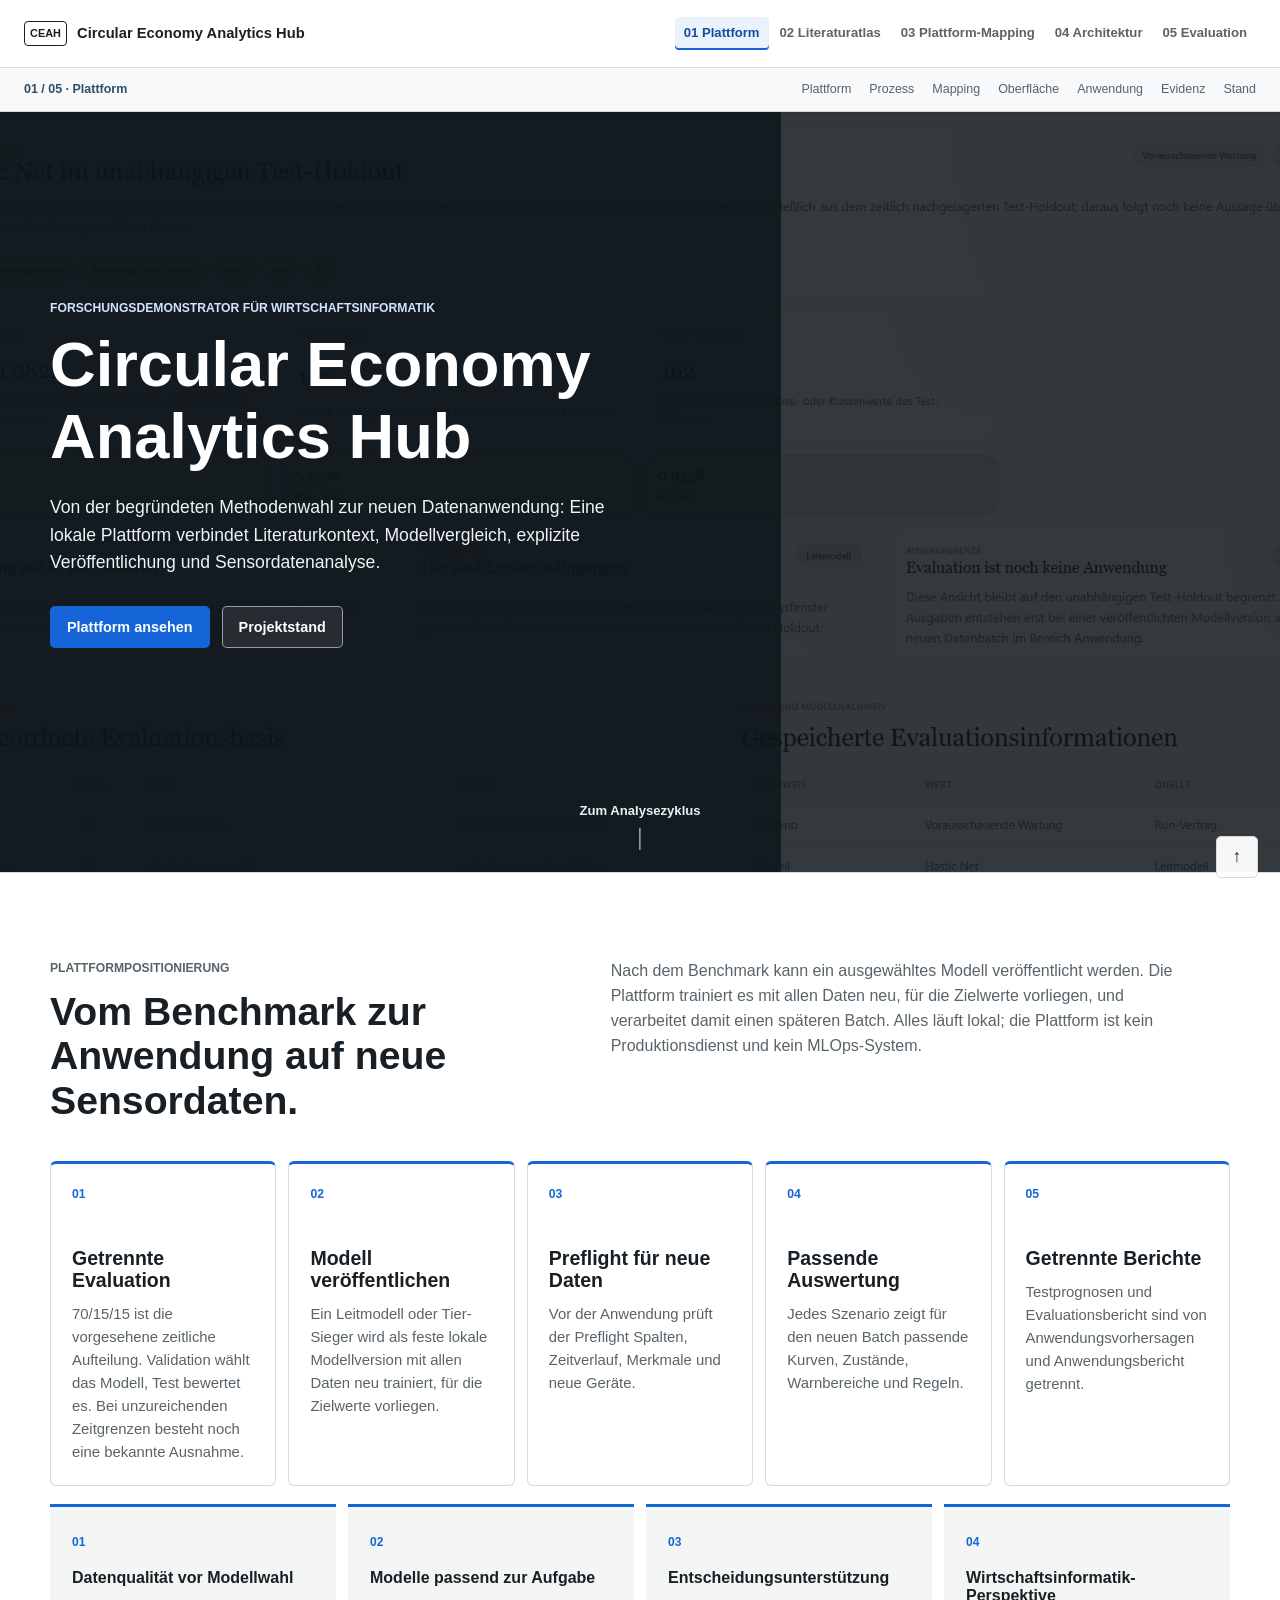
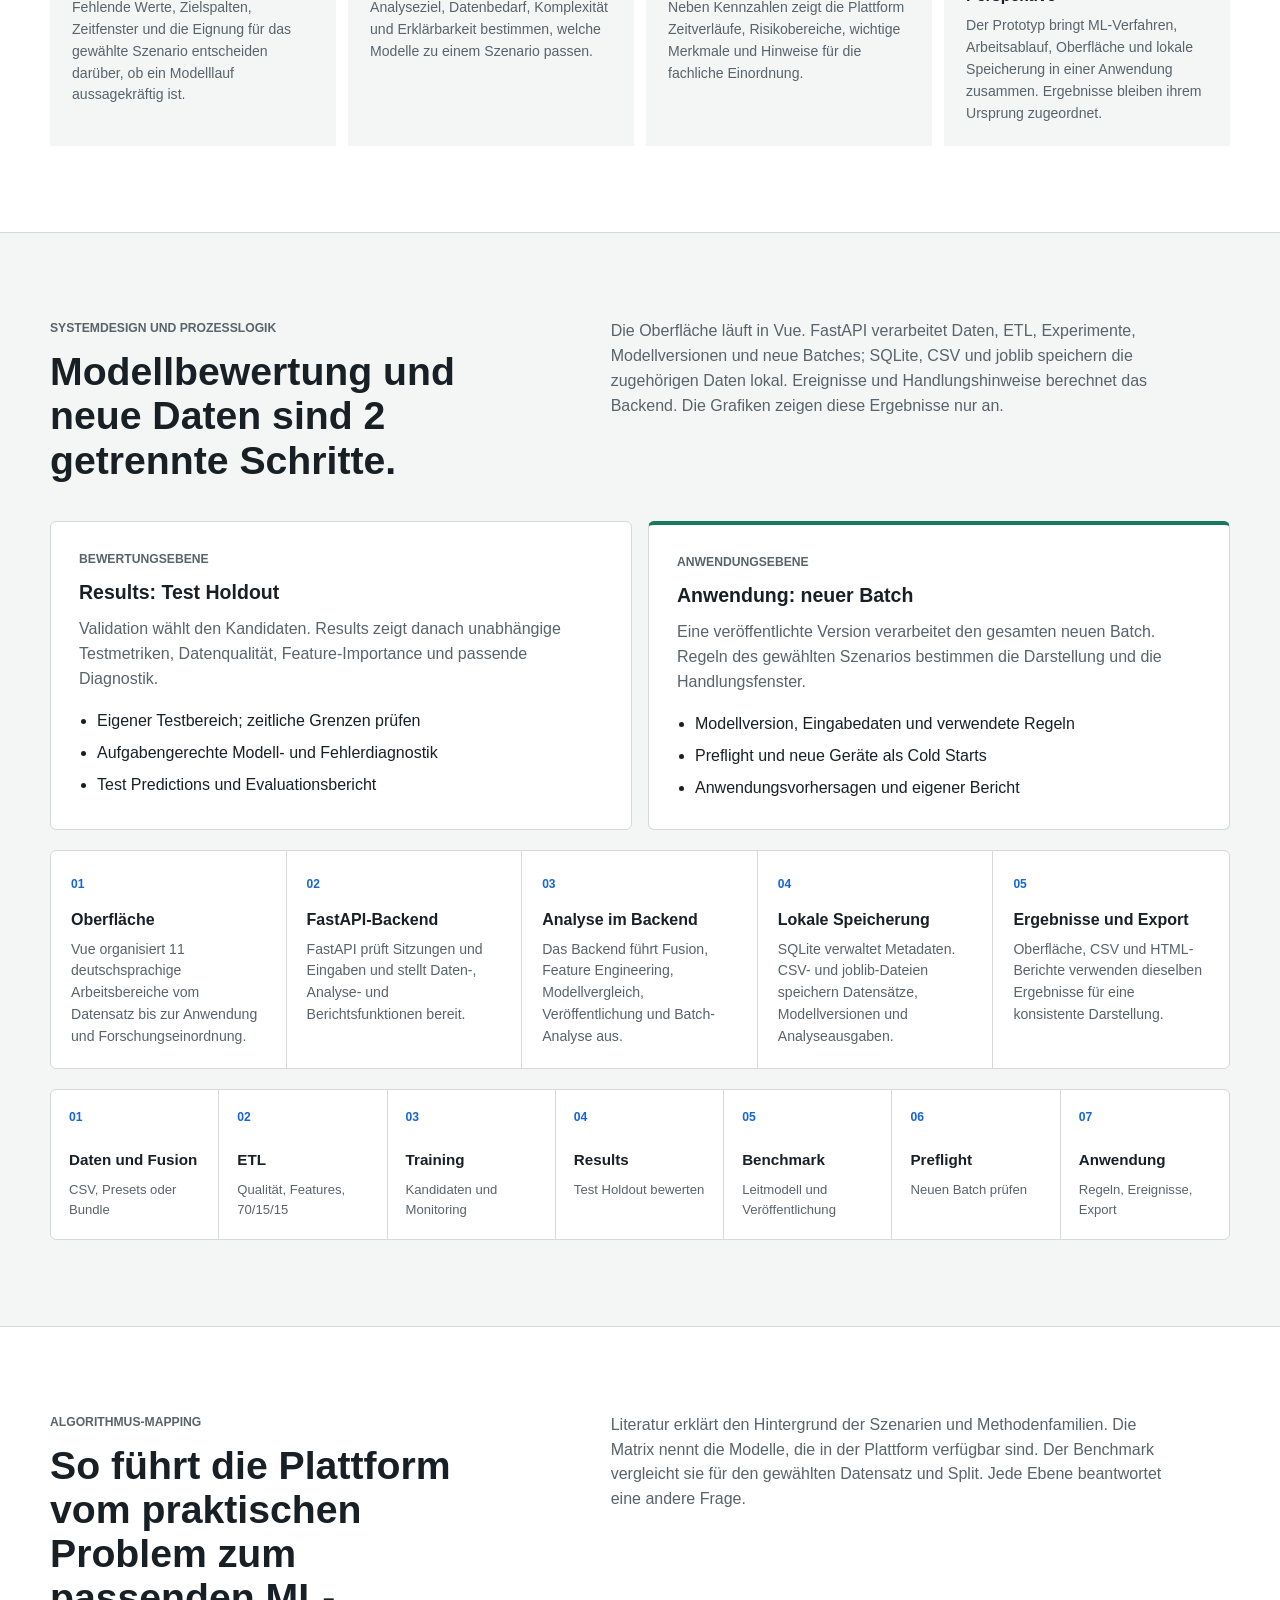
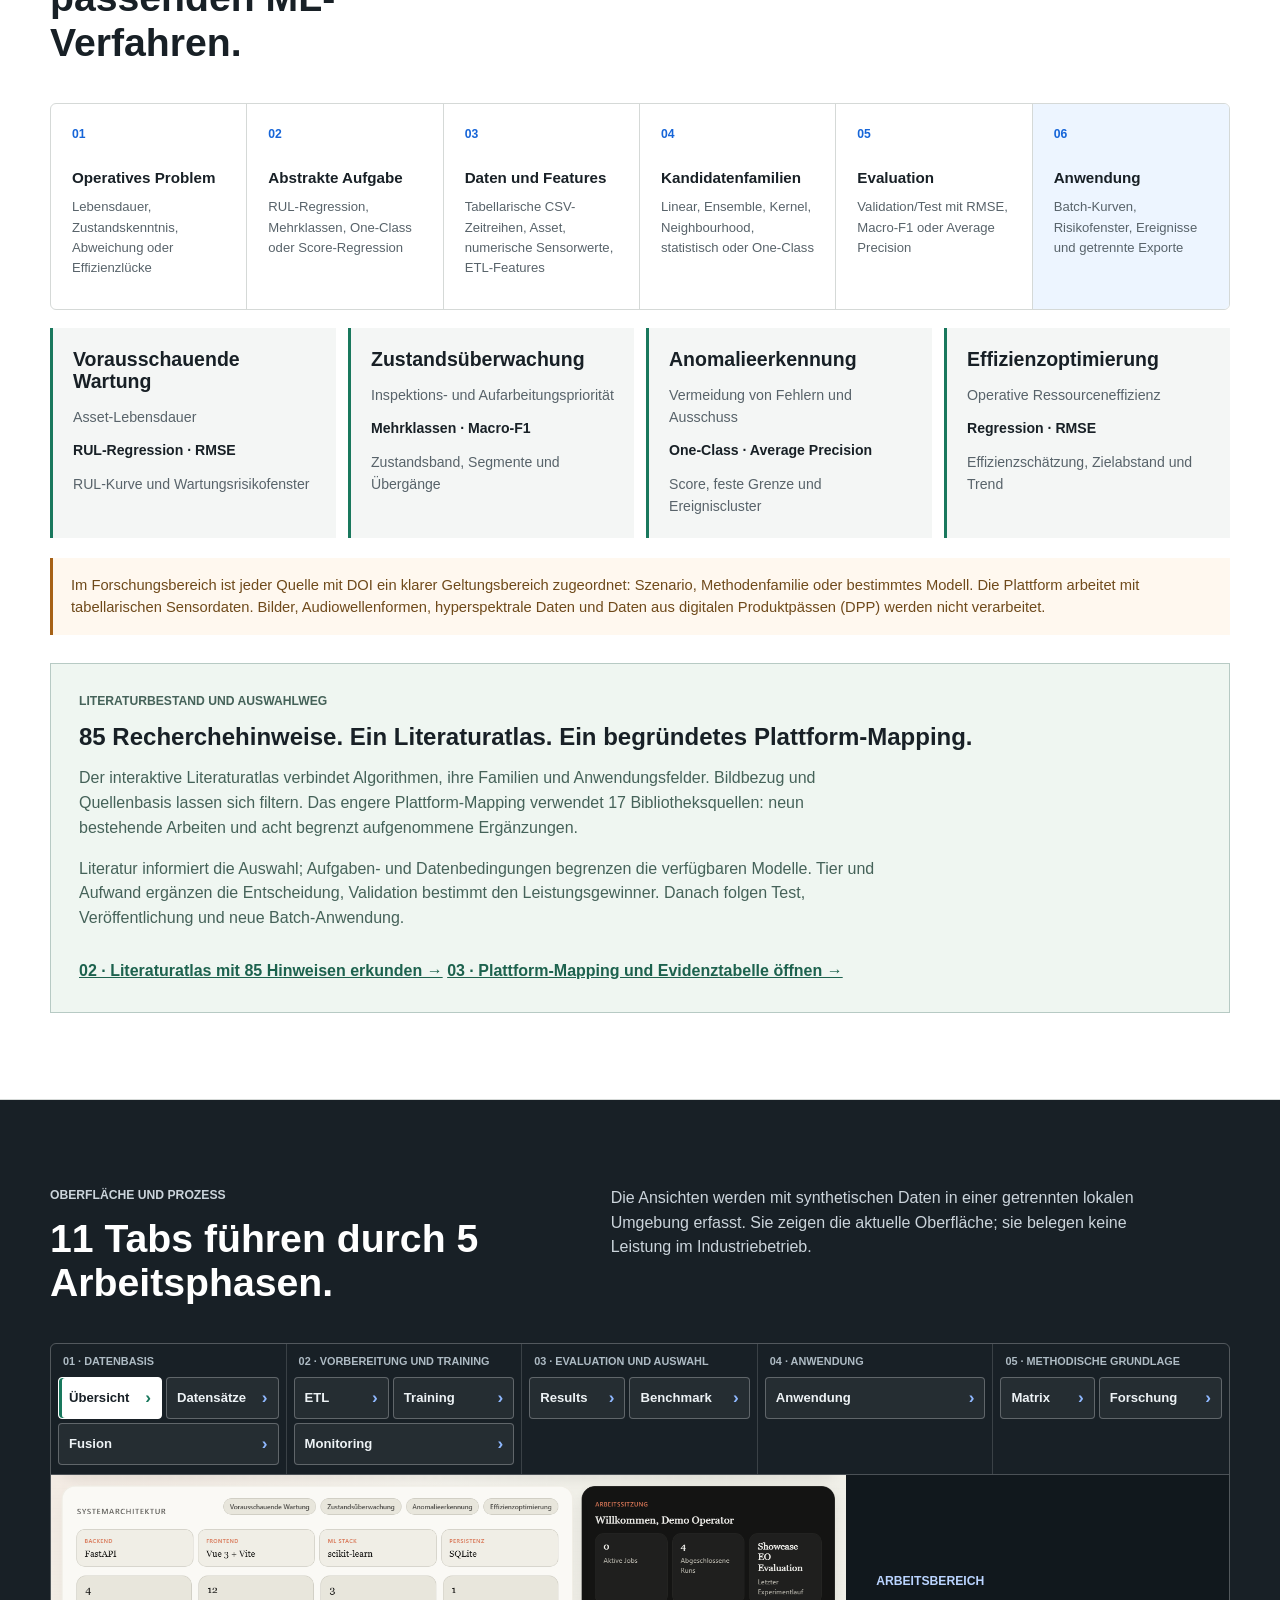
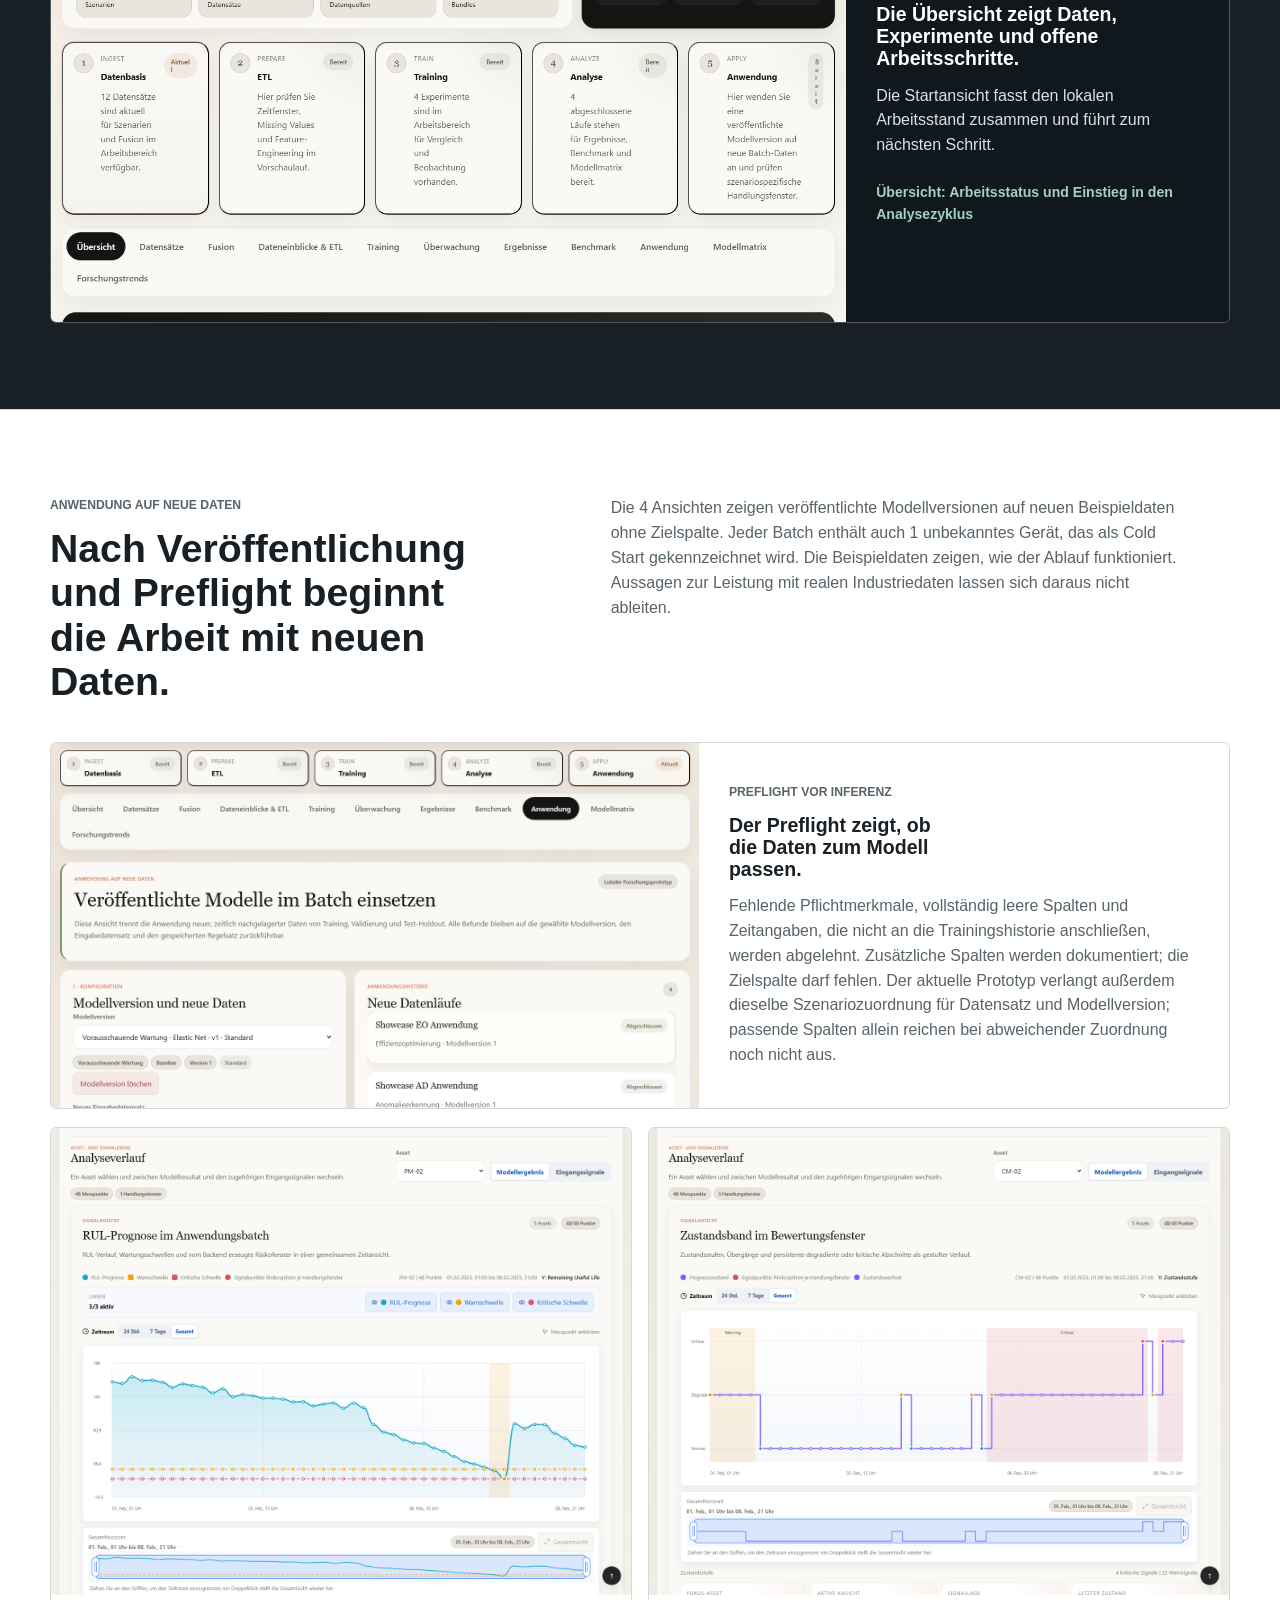
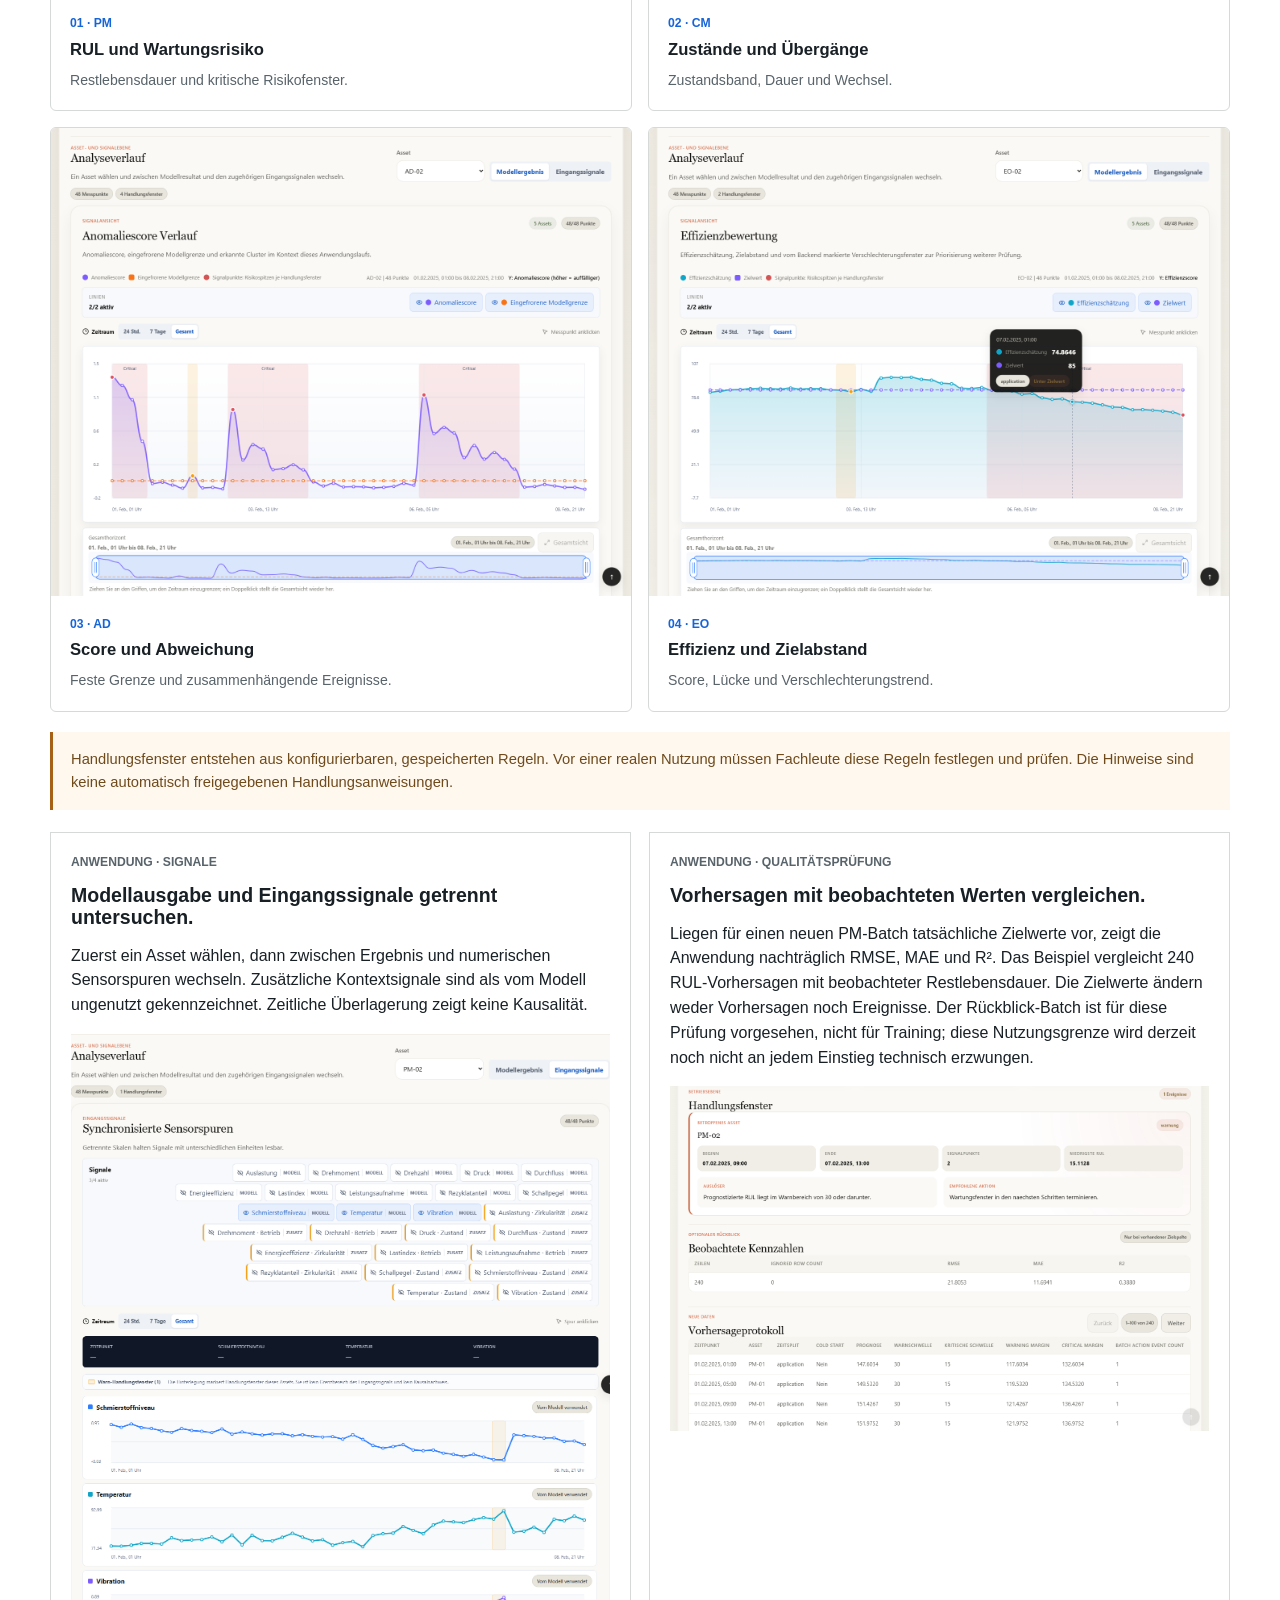
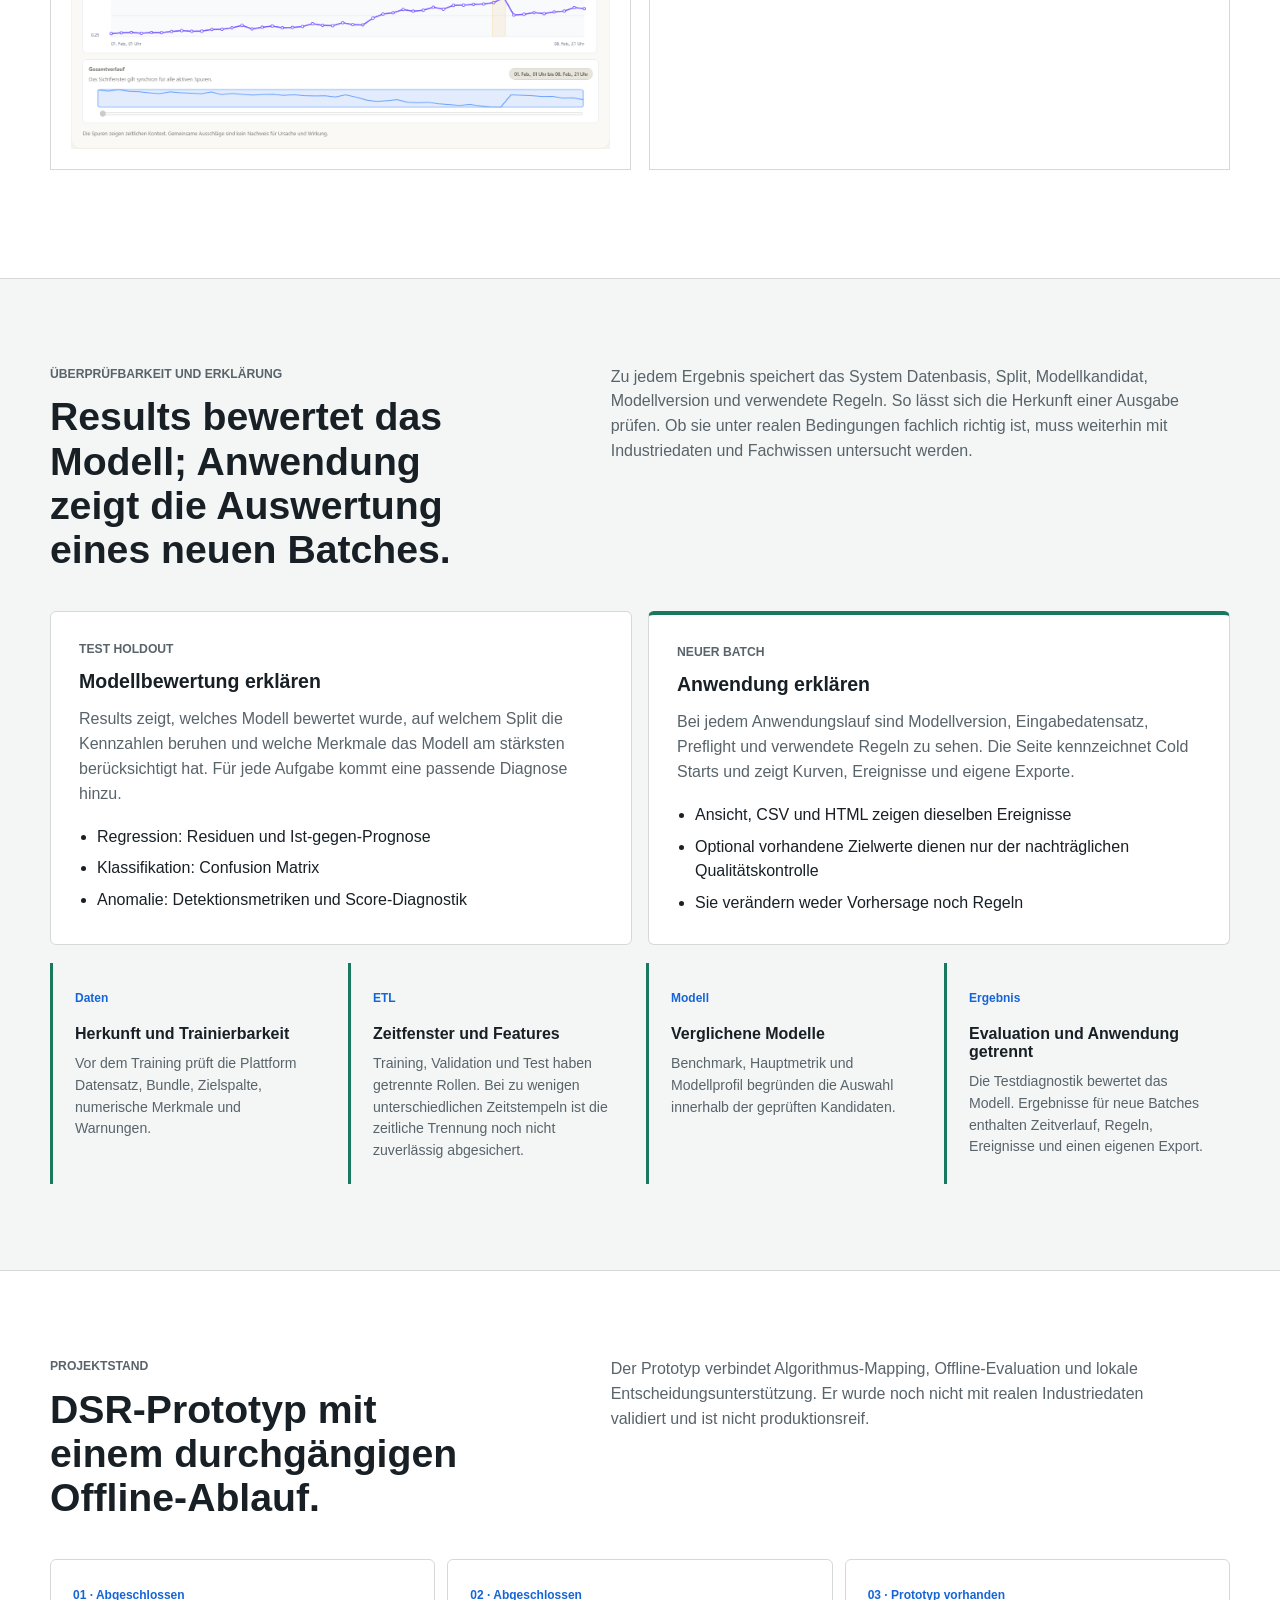
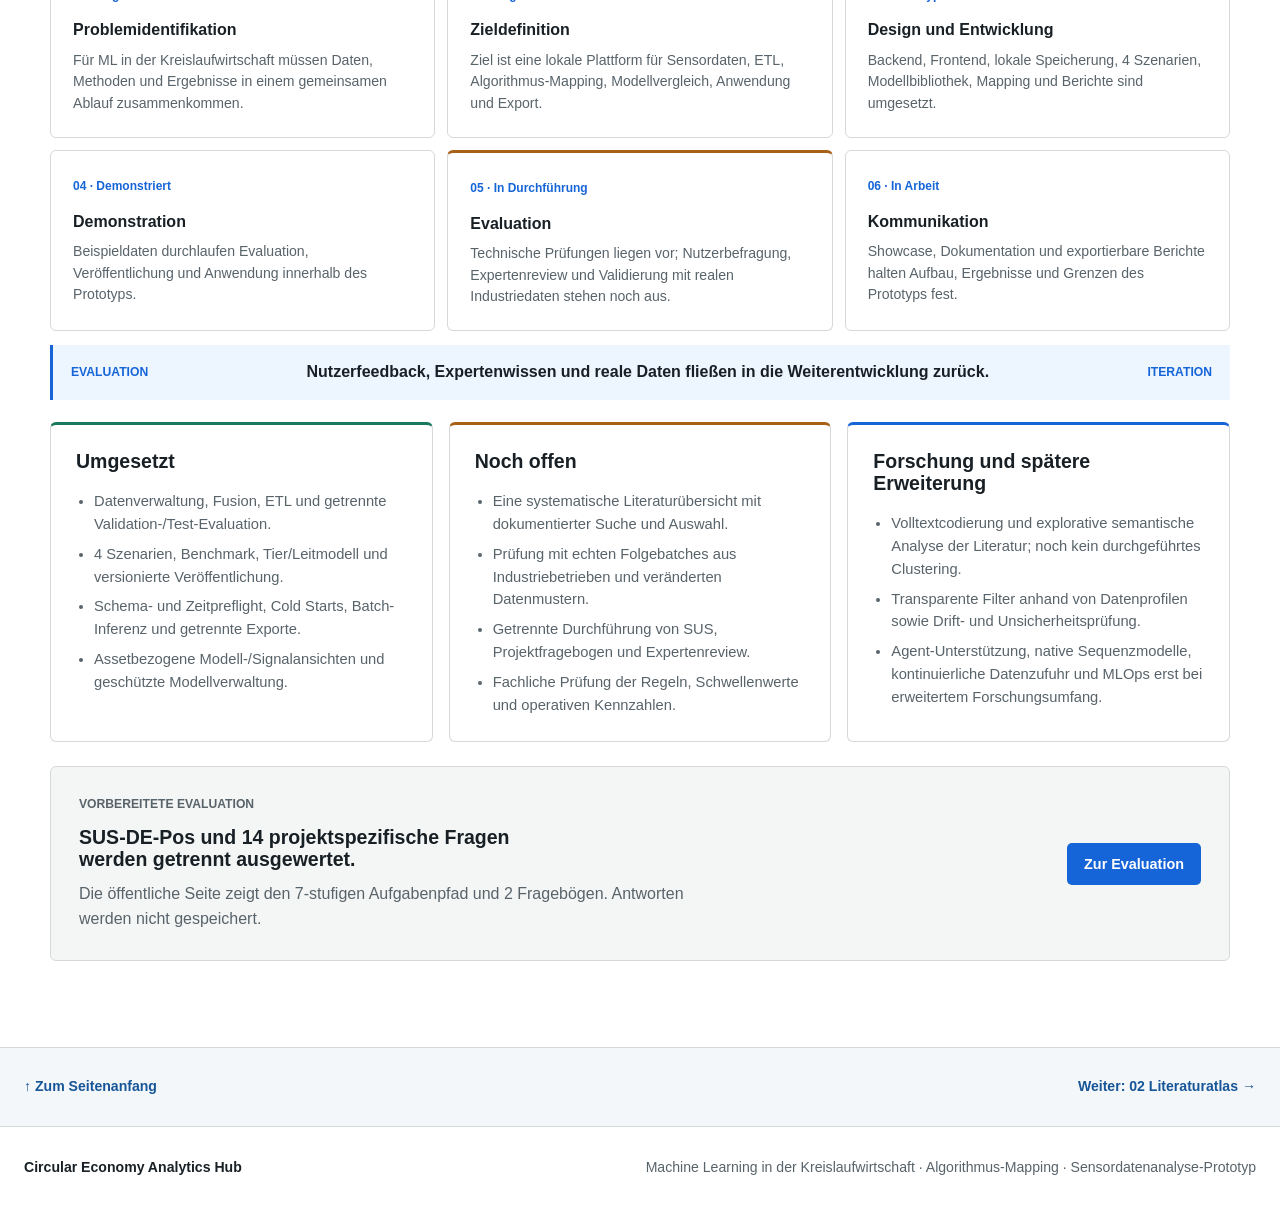
==== index.html @ 78226d2c "feat: publish current five-page showcase with literature atlas and architecture" ====
<!DOCTYPE html>
<html lang="de">
  <head>
    <meta charset="UTF-8" />
    <meta name="viewport" content="width=device-width, initial-scale=1.0" />
    <meta
      name="description"
      content="Circular Economy Analytics Hub: lokaler Forschungsprototyp zur Bewertung, Veröffentlichung und Anwendung von ML-Modellen auf Sensordaten."
    />
    <title>Circular Economy Analytics Hub</title>
    <script>document.documentElement.classList.add("js");</script>
    <link rel="stylesheet" href="./assets/site.css" />
    <link rel="stylesheet" href="./assets/mapping.css" />
  </head>
  <body>
    <div class="scroll-progress" aria-hidden="true"></div>
    <header class="site-nav" aria-label="Hauptnavigation">
      <a class="brand" href="./index.html"><span class="brand-mark" aria-hidden="true">CEAH</span><span>Circular Economy Analytics Hub</span></a>
      <nav class="nav-links" aria-label="Seitenfolge">
        <a href="./index.html" aria-current="page">01 Plattform</a><a href="./nebula.html">02 Literaturatlas</a><a href="./mapping.html">03 Plattform-Mapping</a><a href="./architecture.html">04 Architektur</a><a href="./evaluation.html">05 Evaluation</a>
      </nav>
    </header>
    <nav class="section-nav" aria-label="Auf dieser Seite"><span>01 / 05 · Plattform</span><a href="#position">Plattform</a><a href="#architecture">Prozess</a><a href="#mapping">Mapping</a><a href="#workflow">Oberfläche</a><a href="#scenarios">Anwendung</a><a href="#evidence">Evidenz</a><a href="#status">Stand</a></nav>

    <main id="top">
      <section class="hero" aria-labelledby="hero-title">
        <img class="hero-image" src="./assets/showcase-results-hero.png" alt="Abgeschlossenes PM-Experiment mit Test-Holdout-Ergebnissen in CEAH" />
        <div class="hero-shade" aria-hidden="true"></div>
        <div class="hero-copy">
          <p class="eyebrow">Forschungsdemonstrator für Wirtschaftsinformatik</p>
          <h1 id="hero-title">Circular Economy Analytics Hub</h1>
          <p>
            Von der begründeten Methodenwahl zur neuen Datenanwendung: Eine lokale Plattform verbindet
            Literaturkontext, Modellvergleich, explizite Veröffentlichung und Sensordatenanalyse.
          </p>
          <div class="hero-actions">
            <a class="primary-action" href="#workflow">Plattform ansehen</a>
            <a class="secondary-action" href="#status">Projektstand</a>
          </div>
        </div>
        <a class="hero-next" href="#position">Zum Analysezyklus</a>
      </section>

      <section class="chapter" id="position">
        <div class="section-head">
          <div>
            <p class="section-label">Plattformpositionierung</p>
            <h2>Vom Benchmark zur Anwendung auf neue Sensordaten.</h2>
          </div>
          <p>
            Nach dem Benchmark kann ein ausgewähltes Modell veröffentlicht werden. Die Plattform trainiert es mit allen
            Daten neu, für die Zielwerte vorliegen, und verarbeitet damit einen späteren Batch. Alles läuft lokal;
            die Plattform ist kein Produktionsdienst und kein MLOps-System.
          </p>
        </div>

        <div class="capability-grid" aria-label="Kernfähigkeiten">
          <article><span>01</span><h3>Getrennte Evaluation</h3><p>70/15/15 ist die vorgesehene zeitliche Aufteilung. Validation wählt das Modell, Test bewertet es. Bei unzureichenden Zeitgrenzen besteht noch eine bekannte Ausnahme.</p></article>
          <article><span>02</span><h3>Modell veröffentlichen</h3><p>Ein Leitmodell oder Tier-Sieger wird als feste lokale Modellversion mit allen Daten neu trainiert, für die Zielwerte vorliegen.</p></article>
          <article><span>03</span><h3>Preflight für neue Daten</h3><p>Vor der Anwendung prüft der Preflight Spalten, Zeitverlauf, Merkmale und neue Geräte.</p></article>
          <article><span>04</span><h3>Passende Auswertung</h3><p>Jedes Szenario zeigt für den neuen Batch passende Kurven, Zustände, Warnbereiche und Regeln.</p></article>
          <article><span>05</span><h3>Getrennte Berichte</h3><p>Testprognosen und Evaluationsbericht sind von Anwendungsvorhersagen und Anwendungsbericht getrennt.</p></article>
        </div>

        <div class="motivation-grid" aria-label="Begründung des Plattformansatzes">
          <article><span>01</span><h3>Datenqualität vor Modellwahl</h3><p>Fehlende Werte, Zielspalten, Zeitfenster und die Eignung für das gewählte Szenario entscheiden darüber, ob ein Modelllauf aussagekräftig ist.</p></article>
          <article><span>02</span><h3>Modelle passend zur Aufgabe</h3><p>Analyseziel, Datenbedarf, Komplexität und Erklärbarkeit bestimmen, welche Modelle zu einem Szenario passen.</p></article>
          <article><span>03</span><h3>Entscheidungsunterstützung</h3><p>Neben Kennzahlen zeigt die Plattform Zeitverläufe, Risikobereiche, wichtige Merkmale und Hinweise für die fachliche Einordnung.</p></article>
          <article><span>04</span><h3>Wirtschaftsinformatik-Perspektive</h3><p>Der Prototyp bringt ML-Verfahren, Arbeitsablauf, Oberfläche und lokale Speicherung in einer Anwendung zusammen. Ergebnisse bleiben ihrem Ursprung zugeordnet.</p></article>
        </div>
      </section>

      <section class="chapter chapter-soft" id="architecture">
        <div class="section-head">
          <div>
            <p class="section-label">Systemdesign und Prozesslogik</p>
            <h2>Modellbewertung und neue Daten sind 2 getrennte Schritte.</h2>
          </div>
          <p>
            Die Oberfläche läuft in Vue. FastAPI verarbeitet Daten, ETL, Experimente, Modellversionen und neue Batches;
            SQLite, CSV und joblib speichern die zugehörigen Daten lokal. Ereignisse und Handlungshinweise berechnet das
            Backend. Die Grafiken zeigen diese Ergebnisse nur an.
          </p>
        </div>

        <div class="contract-grid">
          <article class="contract-card">
            <p class="step-label">Bewertungsebene</p>
            <h3>Results: Test Holdout</h3>
            <p>Validation wählt den Kandidaten. Results zeigt danach unabhängige Testmetriken, Datenqualität, Feature-Importance und passende Diagnostik.</p>
            <ul><li>Eigener Testbereich; zeitliche Grenzen prüfen</li><li>Aufgabengerechte Modell- und Fehlerdiagnostik</li><li>Test Predictions und Evaluationsbericht</li></ul>
          </article>
          <article class="contract-card contract-card-emphasis">
            <p class="step-label">Anwendungsebene</p>
            <h3>Anwendung: neuer Batch</h3>
            <p>Eine veröffentlichte Version verarbeitet den gesamten neuen Batch. Regeln des gewählten Szenarios bestimmen die Darstellung und die Handlungsfenster.</p>
            <ul><li>Modellversion, Eingabedaten und verwendete Regeln</li><li>Preflight und neue Geräte als Cold Starts</li><li>Anwendungsvorhersagen und eigener Bericht</li></ul>
          </article>
        </div>

        <div class="system-grid" aria-label="Systemarchitektur der Plattform">
          <article><span>01</span><h3>Oberfläche</h3><p>Vue organisiert 11 deutschsprachige Arbeitsbereiche vom Datensatz bis zur Anwendung und Forschungseinordnung.</p></article>
          <article><span>02</span><h3>FastAPI-Backend</h3><p>FastAPI prüft Sitzungen und Eingaben und stellt Daten-, Analyse- und Berichtsfunktionen bereit.</p></article>
          <article><span>03</span><h3>Analyse im Backend</h3><p>Das Backend führt Fusion, Feature Engineering, Modellvergleich, Veröffentlichung und Batch-Analyse aus.</p></article>
          <article><span>04</span><h3>Lokale Speicherung</h3><p>SQLite verwaltet Metadaten. CSV- und joblib-Dateien speichern Datensätze, Modellversionen und Analyseausgaben.</p></article>
          <article><span>05</span><h3>Ergebnisse und Export</h3><p>Oberfläche, CSV und HTML-Berichte verwenden dieselben Ergebnisse für eine konsistente Darstellung.</p></article>
        </div>

        <ol class="process-lane" aria-label="End-to-End-Analyseprozess">
          <li><span>01</span><strong>Daten und Fusion</strong><small>CSV, Presets oder Bundle</small></li>
          <li><span>02</span><strong>ETL</strong><small>Qualität, Features, 70/15/15</small></li>
          <li><span>03</span><strong>Training</strong><small>Kandidaten und Monitoring</small></li>
          <li><span>04</span><strong>Results</strong><small>Test Holdout bewerten</small></li>
          <li><span>05</span><strong>Benchmark</strong><small>Leitmodell und Veröffentlichung</small></li>
          <li><span>06</span><strong>Preflight</strong><small>Neuen Batch prüfen</small></li>
          <li><span>07</span><strong>Anwendung</strong><small>Regeln, Ereignisse, Export</small></li>
        </ol>
      </section>

      <section class="chapter" id="mapping">
        <div class="section-head">
          <div>
            <p class="section-label">Algorithmus-Mapping</p>
            <h2>So führt die Plattform vom praktischen Problem zum passenden ML-Verfahren.</h2>
          </div>
          <p>
            Literatur erklärt den Hintergrund der Szenarien und Methodenfamilien. Die Matrix nennt die Modelle, die in
            der Plattform verfügbar sind. Der Benchmark vergleicht sie für den gewählten Datensatz und Split. Jede Ebene
            beantwortet eine andere Frage.
          </p>
        </div>

        <ol class="mapping-layers" aria-label="6-stufige Algorithmus-Mapping-Kette">
          <li><span>01</span><strong>Operatives Problem</strong><small>Lebensdauer, Zustandskenntnis, Abweichung oder Effizienzlücke</small></li>
          <li><span>02</span><strong>Abstrakte Aufgabe</strong><small>RUL-Regression, Mehrklassen, One-Class oder Score-Regression</small></li>
          <li><span>03</span><strong>Daten und Features</strong><small>Tabellarische CSV-Zeitreihen, Asset, numerische Sensorwerte, ETL-Features</small></li>
          <li><span>04</span><strong>Kandidatenfamilien</strong><small>Linear, Ensemble, Kernel, Neighbourhood, statistisch oder One-Class</small></li>
          <li><span>05</span><strong>Evaluation</strong><small>Validation/Test mit RMSE, Macro-F1 oder Average Precision</small></li>
          <li><span>06</span><strong>Anwendung</strong><small>Batch-Kurven, Risikofenster, Ereignisse und getrennte Exporte</small></li>
        </ol>

        <div class="scenario-map" aria-label="4 Szenarien entlang der Mapping-Kette">
          <article><h3>Vorausschauende Wartung</h3><p>Asset-Lebensdauer</p><strong>RUL-Regression · RMSE</strong><small>RUL-Kurve und Wartungsrisikofenster</small></article>
          <article><h3>Zustandsüberwachung</h3><p>Inspektions- und Aufarbeitungspriorität</p><strong>Mehrklassen · Macro-F1</strong><small>Zustandsband, Segmente und Übergänge</small></article>
          <article><h3>Anomalieerkennung</h3><p>Vermeidung von Fehlern und Ausschuss</p><strong>One-Class · Average Precision</strong><small>Score, feste Grenze und Ereigniscluster</small></article>
          <article><h3>Effizienzoptimierung</h3><p>Operative Ressourceneffizienz</p><strong>Regression · RMSE</strong><small>Effizienzschätzung, Zielabstand und Trend</small></article>
        </div>

        <p class="boundary-note">
          Im Forschungsbereich ist jeder Quelle mit DOI ein klarer Geltungsbereich zugeordnet: Szenario, Methodenfamilie
          oder bestimmtes Modell. Die Plattform arbeitet mit tabellarischen Sensordaten. Bilder, Audiowellenformen,
          hyperspektrale Daten und Daten aus digitalen Produktpässen (DPP) werden nicht verarbeitet.
        </p>
        <div class="mapping-teaser">
          <p class="step-label">Literaturbestand und Auswahlweg</p>
          <h3>85 Recherchehinweise. Ein Literaturatlas. Ein begründetes Plattform-Mapping.</h3>
          <p>Der interaktive Literaturatlas verbindet Algorithmen, ihre Familien und Anwendungsfelder. Bildbezug und Quellenbasis lassen sich filtern. Das engere Plattform-Mapping verwendet 17 Bibliotheksquellen: neun bestehende Arbeiten und acht begrenzt aufgenommene Ergänzungen.</p>
          <p>Literatur informiert die Auswahl; Aufgaben- und Datenbedingungen begrenzen die verfügbaren Modelle. Tier und Aufwand ergänzen die Entscheidung, Validation bestimmt den Leistungsgewinner. Danach folgen Test, Veröffentlichung und neue Batch-Anwendung.</p>
          <a href="./nebula.html">02 · Literaturatlas mit 85 Hinweisen erkunden →</a>
          <a href="./mapping.html">03 · Plattform-Mapping und Evidenztabelle öffnen →</a>
        </div>
      </section>

      <section class="chapter chapter-dark" id="workflow">
        <div class="section-head">
          <div>
            <p class="section-label">Oberfläche und Prozess</p>
            <h2>11 Tabs führen durch 5 Arbeitsphasen.</h2>
          </div>
          <p>
            Die Ansichten werden mit synthetischen Daten in einer getrennten lokalen Umgebung erfasst.
            Sie zeigen die aktuelle Oberfläche; sie belegen keine Leistung im Industriebetrieb.
          </p>
        </div>

        <div class="workflow-browser" data-workflow-browser>
          <div class="workflow-phase-list" role="tablist" aria-label="Plattformbereiche">
            <div class="workflow-phase" role="presentation">
              <span class="workflow-phase-label">01 · Datenbasis</span>
              <button type="button" class="workflow-tab is-active" id="workflow-tab-overview" role="tab" aria-controls="workflow-panel" aria-selected="true" tabindex="0" data-workflow="overview">Übersicht</button>
              <button type="button" class="workflow-tab" id="workflow-tab-datasets" role="tab" aria-controls="workflow-panel" aria-selected="false" tabindex="-1" data-workflow="datasets">Datensätze</button>
              <button type="button" class="workflow-tab" id="workflow-tab-fusion" role="tab" aria-controls="workflow-panel" aria-selected="false" tabindex="-1" data-workflow="fusion">Fusion</button>
            </div>
            <div class="workflow-phase" role="presentation">
              <span class="workflow-phase-label">02 · Vorbereitung und Training</span>
              <button type="button" class="workflow-tab" id="workflow-tab-etl" role="tab" aria-controls="workflow-panel" aria-selected="false" tabindex="-1" data-workflow="etl">ETL</button>
              <button type="button" class="workflow-tab" id="workflow-tab-training" role="tab" aria-controls="workflow-panel" aria-selected="false" tabindex="-1" data-workflow="training">Training</button>
              <button type="button" class="workflow-tab" id="workflow-tab-monitoring" role="tab" aria-controls="workflow-panel" aria-selected="false" tabindex="-1" data-workflow="monitoring">Monitoring</button>
            </div>
            <div class="workflow-phase" role="presentation">
              <span class="workflow-phase-label">03 · Evaluation und Auswahl</span>
              <button type="button" class="workflow-tab" id="workflow-tab-results" role="tab" aria-controls="workflow-panel" aria-selected="false" tabindex="-1" data-workflow="results">Results</button>
              <button type="button" class="workflow-tab" id="workflow-tab-benchmark" role="tab" aria-controls="workflow-panel" aria-selected="false" tabindex="-1" data-workflow="benchmark">Benchmark</button>
            </div>
            <div class="workflow-phase" role="presentation">
              <span class="workflow-phase-label">04 · Anwendung</span>
              <button type="button" class="workflow-tab" id="workflow-tab-application" role="tab" aria-controls="workflow-panel" aria-selected="false" tabindex="-1" data-workflow="application">Anwendung</button>
            </div>
            <div class="workflow-phase" role="presentation">
              <span class="workflow-phase-label">05 · Methodische Grundlage</span>
              <button type="button" class="workflow-tab" id="workflow-tab-matrix" role="tab" aria-controls="workflow-panel" aria-selected="false" tabindex="-1" data-workflow="matrix">Matrix</button>
              <button type="button" class="workflow-tab" id="workflow-tab-research" role="tab" aria-controls="workflow-panel" aria-selected="false" tabindex="-1" data-workflow="research">Forschung</button>
            </div>
          </div>
          <div class="workflow-screen" id="workflow-panel" role="tabpanel" aria-labelledby="workflow-tab-overview" tabindex="0">
            <figure><img data-workflow-image src="./assets/showcase-hero.png" alt="Übersicht der aktuellen Plattform" /></figure>
            <div class="workflow-copy">
              <p class="step-label" data-workflow-phase>Arbeitsbereich</p>
              <h3 data-workflow-title>Die Übersicht zeigt Daten, Experimente und offene Arbeitsschritte.</h3>
              <p data-workflow-description>Die Startansicht fasst den lokalen Arbeitsstand zusammen und führt zum nächsten Schritt.</p>
              <p class="workflow-evidence" data-workflow-evidence>Übersicht: Arbeitsstatus und Einstieg in den Analysezyklus</p>
            </div>
          </div>
        </div>
      </section>

      <section class="chapter" id="scenarios">
        <div class="section-head">
          <div>
            <p class="section-label">Anwendung auf neue Daten</p>
            <h2>Nach Veröffentlichung und Preflight beginnt die Arbeit mit neuen Daten.</h2>
          </div>
          <p>
            Die 4 Ansichten zeigen veröffentlichte Modellversionen auf neuen Beispieldaten ohne Zielspalte. Jeder Batch
            enthält auch 1 unbekanntes Gerät, das als Cold Start gekennzeichnet wird. Die Beispieldaten zeigen, wie der
            Ablauf funktioniert. Aussagen zur Leistung mit realen Industriedaten lassen sich daraus nicht ableiten.
          </p>
        </div>

        <div class="application-detail">
          <figure><img src="./assets/showcase-application-preflight.png" alt="Anwendung mit Modellversion, neuem Batch und erfolgreichem Preflight" /></figure>
          <div>
            <p class="step-label">Preflight vor Inferenz</p>
            <h3>Der Preflight zeigt, ob die Daten zum Modell passen.</h3>
            <p>Fehlende Pflichtmerkmale, vollständig leere Spalten und Zeitangaben, die nicht an die Trainingshistorie anschließen, werden abgelehnt. Zusätzliche Spalten werden dokumentiert; die Zielspalte darf fehlen. Der aktuelle Prototyp verlangt außerdem dieselbe Szenariozuordnung für Datensatz und Modellversion; passende Spalten allein reichen bei abweichender Zuordnung noch nicht aus.</p>
          </div>
        </div>

        <div class="scenario-gallery" aria-label="4 Anwendungsergebnisse mit Beispieldaten">
          <article><figure><img src="./assets/showcase-pm.png" alt="PM Anwendung mit RUL-Prognose und Wartungsrisikofenstern" /></figure><div><span>01 · PM</span><h3>RUL und Wartungsrisiko</h3><p>Restlebensdauer und kritische Risikofenster.</p></div></article>
          <article><figure><img src="./assets/showcase-cm.png" alt="CM Anwendung mit Zustandsband und anhaltenden Segmenten" /></figure><div><span>02 · CM</span><h3>Zustände und Übergänge</h3><p>Zustandsband, Dauer und Wechsel.</p></div></article>
          <article><figure><img src="./assets/showcase-ad.png" alt="AD Anwendung mit Anomaliescore und Ereignisclustern" /></figure><div><span>03 · AD</span><h3>Score und Abweichung</h3><p>Feste Grenze und zusammenhängende Ereignisse.</p></div></article>
          <article><figure><img src="./assets/showcase-eo.png" alt="EO Anwendung mit Effizienzschätzung und Zielabstand" /></figure><div><span>04 · EO</span><h3>Effizienz und Zielabstand</h3><p>Score, Lücke und Verschlechterungstrend.</p></div></article>
        </div>
        <p class="boundary-note">Handlungsfenster entstehen aus konfigurierbaren, gespeicherten Regeln. Vor einer realen Nutzung müssen Fachleute diese Regeln festlegen und prüfen. Die Hinweise sind keine automatisch freigegebenen Handlungsanweisungen.</p>
        <div class="application-update-grid">
          <article><p class="step-label">Anwendung · Signale</p><h3>Modellausgabe und Eingangssignale getrennt untersuchen.</h3><p>Zuerst ein Asset wählen, dann zwischen Ergebnis und numerischen Sensorspuren wechseln. Zusätzliche Kontextsignale sind als vom Modell ungenutzt gekennzeichnet. Zeitliche Überlagerung zeigt keine Kausalität.</p><figure><img src="./assets/showcase-application-signals.png" alt="Aktuelle Anwendung: Asset-Auswahl und synchronisierte Eingangssignale" /></figure></article>
          <article><p class="step-label">Anwendung · Qualitätsprüfung</p><h3>Vorhersagen mit beobachteten Werten vergleichen.</h3><p>Liegen für einen neuen PM-Batch tatsächliche Zielwerte vor, zeigt die Anwendung nachträglich RMSE, MAE und R². Das Beispiel vergleicht 240 RUL-Vorhersagen mit beobachteter Restlebensdauer. Die Zielwerte ändern weder Vorhersagen noch Ereignisse. Der Rückblick-Batch ist für diese Prüfung vorgesehen, nicht für Training; diese Nutzungsgrenze wird derzeit noch nicht an jedem Einstieg technisch erzwungen.</p><figure><img src="./assets/showcase-application-observed.png" alt="PM-Anwendung: RMSE, MAE und R² aus 240 Vorhersagen mit beobachteter Restlebensdauer" /></figure></article>
        </div>
      </section>

      <section class="chapter chapter-soft" id="evidence">
        <div class="section-head">
          <div>
            <p class="section-label">Überprüfbarkeit und Erklärung</p>
            <h2>Results bewertet das Modell; Anwendung zeigt die Auswertung eines neuen Batches.</h2>
          </div>
          <p>
            Zu jedem Ergebnis speichert das System Datenbasis, Split, Modellkandidat, Modellversion und verwendete Regeln.
            So lässt sich die Herkunft einer Ausgabe prüfen. Ob sie unter realen Bedingungen fachlich richtig ist, muss
            weiterhin mit Industriedaten und Fachwissen untersucht werden.
          </p>
        </div>
        <div class="explain-grid">
          <article><p class="step-label">Test Holdout</p><h3>Modellbewertung erklären</h3><p>Results zeigt, welches Modell bewertet wurde, auf welchem Split die Kennzahlen beruhen und welche Merkmale das Modell am stärksten berücksichtigt hat. Für jede Aufgabe kommt eine passende Diagnose hinzu.</p><ul><li>Regression: Residuen und Ist-gegen-Prognose</li><li>Klassifikation: Confusion Matrix</li><li>Anomalie: Detektionsmetriken und Score-Diagnostik</li></ul></article>
          <article><p class="step-label">Neuer Batch</p><h3>Anwendung erklären</h3><p>Bei jedem Anwendungslauf sind Modellversion, Eingabedatensatz, Preflight und verwendete Regeln zu sehen. Die Seite kennzeichnet Cold Starts und zeigt Kurven, Ereignisse und eigene Exporte.</p><ul><li>Ansicht, CSV und HTML zeigen dieselben Ereignisse</li><li>Optional vorhandene Zielwerte dienen nur der nachträglichen Qualitätskontrolle</li><li>Sie verändern weder Vorhersage noch Regeln</li></ul></article>
        </div>

        <div class="evidence-chain" aria-label="Nachvollziehbarkeit entlang des Analyseprozesses">
          <article><span>Daten</span><h3>Herkunft und Trainierbarkeit</h3><p>Vor dem Training prüft die Plattform Datensatz, Bundle, Zielspalte, numerische Merkmale und Warnungen.</p></article>
          <article><span>ETL</span><h3>Zeitfenster und Features</h3><p>Training, Validation und Test haben getrennte Rollen. Bei zu wenigen unterschiedlichen Zeitstempeln ist die zeitliche Trennung noch nicht zuverlässig abgesichert.</p></article>
          <article><span>Modell</span><h3>Verglichene Modelle</h3><p>Benchmark, Hauptmetrik und Modellprofil begründen die Auswahl innerhalb der geprüften Kandidaten.</p></article>
          <article><span>Ergebnis</span><h3>Evaluation und Anwendung getrennt</h3><p>Die Testdiagnostik bewertet das Modell. Ergebnisse für neue Batches enthalten Zeitverlauf, Regeln, Ereignisse und einen eigenen Export.</p></article>
        </div>
      </section>

      <section class="chapter" id="status">
        <div class="section-head">
          <div><p class="section-label">Projektstand</p><h2>DSR-Prototyp mit einem durchgängigen Offline-Ablauf.</h2></div>
          <p>Der Prototyp verbindet Algorithmus-Mapping, Offline-Evaluation und lokale Entscheidungsunterstützung. Er wurde noch nicht mit realen Industriedaten validiert und ist nicht produktionsreif.</p>
        </div>
        <div class="dsr-grid" aria-label="Design-Science-Research-Prozess">
          <article><span>01 · Abgeschlossen</span><h3>Problemidentifikation</h3><p>Für ML in der Kreislaufwirtschaft müssen Daten, Methoden und Ergebnisse in einem gemeinsamen Ablauf zusammenkommen.</p></article>
          <article><span>02 · Abgeschlossen</span><h3>Zieldefinition</h3><p>Ziel ist eine lokale Plattform für Sensordaten, ETL, Algorithmus-Mapping, Modellvergleich, Anwendung und Export.</p></article>
          <article><span>03 · Prototyp vorhanden</span><h3>Design und Entwicklung</h3><p>Backend, Frontend, lokale Speicherung, 4 Szenarien, Modellbibliothek, Mapping und Berichte sind umgesetzt.</p></article>
          <article><span>04 · Demonstriert</span><h3>Demonstration</h3><p>Beispieldaten durchlaufen Evaluation, Veröffentlichung und Anwendung innerhalb des Prototyps.</p></article>
          <article><span>05 · In Durchführung</span><h3>Evaluation</h3><p>Technische Prüfungen liegen vor; Nutzerbefragung, Expertenreview und Validierung mit realen Industriedaten stehen noch aus.</p></article>
          <article><span>06 · In Arbeit</span><h3>Kommunikation</h3><p>Showcase, Dokumentation und exportierbare Berichte halten Aufbau, Ergebnisse und Grenzen des Prototyps fest.</p></article>
        </div>
        <p class="dsr-loop"><span>Evaluation</span><strong>Nutzerfeedback, Expertenwissen und reale Daten fließen in die Weiterentwicklung zurück.</strong><span>Iteration</span></p>
        <div class="status-grid">
          <article><h3>Umgesetzt</h3><ul><li>Datenverwaltung, Fusion, ETL und getrennte Validation-/Test-Evaluation.</li><li>4 Szenarien, Benchmark, Tier/Leitmodell und versionierte Veröffentlichung.</li><li>Schema- und Zeitpreflight, Cold Starts, Batch-Inferenz und getrennte Exporte.</li><li>Assetbezogene Modell-/Signalansichten und geschützte Modellverwaltung.</li></ul></article>
          <article><h3>Noch offen</h3><ul><li>Eine systematische Literaturübersicht mit dokumentierter Suche und Auswahl.</li><li>Prüfung mit echten Folgebatches aus Industriebetrieben und veränderten Datenmustern.</li><li>Getrennte Durchführung von SUS, Projektfragebogen und Expertenreview.</li><li>Fachliche Prüfung der Regeln, Schwellenwerte und operativen Kennzahlen.</li></ul></article>
          <article><h3>Forschung und spätere Erweiterung</h3><ul><li>Volltextcodierung und explorative semantische Analyse der Literatur; noch kein durchgeführtes Clustering.</li><li>Transparente Filter anhand von Datenprofilen sowie Drift- und Unsicherheitsprüfung.</li><li>Agent-Unterstützung, native Sequenzmodelle, kontinuierliche Datenzufuhr und MLOps erst bei erweitertem Forschungsumfang.</li></ul></article>
        </div>
        <div class="evaluation-callout"><div><p class="step-label">Vorbereitete Evaluation</p><h3>SUS-DE-Pos und 14 projektspezifische Fragen werden getrennt ausgewertet.</h3><p>Die öffentliche Seite zeigt den 7-stufigen Aufgabenpfad und 2 Fragebögen. Antworten werden nicht gespeichert.</p></div><a class="primary-action" href="./evaluation.html">Zur Evaluation</a></div>
      </section>
    </main>
<nav class="page-sequence" aria-label="Weiter durch das Showcase"><a href="#top">↑ Zum Seitenanfang</a><a href="./nebula.html">Weiter: 02 Literaturatlas →</a></nav>
    <a class="back-to-top" href="#top" aria-label="Zur Kopfzeile zurück" title="Zur Übersicht">↑</a>
    <footer class="site-footer"><strong>Circular Economy Analytics Hub</strong><span>Machine Learning in der Kreislaufwirtschaft · Algorithmus-Mapping · Sensordatenanalyse-Prototyp</span></footer>
    <script src="./assets/site.js"></script>
  </body>
</html>
---- assets/site.css ----
:root {
  --paper: #ffffff;
  --mist: #f4f6f5;
  --line: #d5d9d7;
  --ink: #182026;
  --muted: #58636a;
  --blue: #1665d8;
  --blue-dark: #0e4faa;
  --green: #19785d;
  --amber: #a66116;
  --radius: 6px;
  --container: 1180px;
  --font: "Segoe UI", "Helvetica Neue", Arial, sans-serif;
}

* { box-sizing: border-box; }
html { scroll-behavior: smooth; scroll-padding-top: 76px; }
body { margin: 0; overflow-x: hidden; color: var(--ink); background: var(--paper); font-family: var(--font); line-height: 1.55; }
img { display: block; max-width: 100%; }
a { color: inherit; }
button, input, select, textarea { font: inherit; }
h1, h2, h3, p, li, small, strong, span { overflow-wrap: break-word; }
h1, h2, h3 { margin: 0; letter-spacing: 0; font-weight: 620; line-height: 1.13; }
h1 { max-width: 18ch; font-size: 3.95rem; }
h2 { max-width: 20ch; font-size: 2.45rem; }
h3 { font-size: 1.22rem; }

.scroll-progress { position: fixed; z-index: 100; top: 0; left: 0; width: 0; height: 3px; background: var(--blue); }
.site-nav { position: sticky; z-index: 90; top: 0; display: flex; min-height: 68px; align-items: center; justify-content: space-between; gap: 20px; padding: 10px max(24px, calc((100% - 1360px) / 2)); border-bottom: 1px solid rgba(213, 217, 215, .86); background: rgba(255, 255, 255, .96); backdrop-filter: blur(12px); }
.brand { display: inline-flex; min-width: 0; align-items: center; gap: 10px; font-size: .92rem; font-weight: 700; text-decoration: none; }
.brand-mark { display: grid; width: 43px; height: 25px; place-items: center; border: 1px solid var(--ink); border-radius: 4px; font-size: .68rem; }
.nav-links { display: flex; flex-wrap: wrap; justify-content: flex-end; gap: 2px; }
.nav-links a { padding: 6px 9px; border-radius: 4px; color: var(--muted); font-size: .82rem; font-weight: 650; text-decoration: none; }
.nav-links a:hover, .nav-links a.active { background: var(--mist); color: var(--ink); }
.nav-links a[aria-current="page"] { background: #eaf2fc; color: #124d9e; box-shadow: inset 0 -2px #1665d8; }
.section-nav { display: flex; flex-wrap: wrap; gap: 7px 18px; padding: 12px max(24px, calc((100% - 1360px) / 2)); border-bottom: 1px solid var(--line); background: #f7f9fa; font-size: .78rem; }
.section-nav span { color: #324c62; font-weight: 700; margin-right: auto; }
.section-nav a { color: var(--muted); text-decoration: none; }
.section-nav a:hover, .section-nav a.active { color: var(--blue); text-decoration: underline; text-underline-offset: 4px; }
.page-sequence { display: flex; justify-content: space-between; flex-wrap: wrap; gap: 18px; padding: 28px max(24px, calc((100% - 1280px) / 2)); border-top: 1px solid var(--line); background: #f4f7fa; }
.page-sequence a { font-size: .88rem; color: #165597; text-decoration: none; font-weight: 700; }
.page-sequence a:hover { text-decoration: underline; }
@media (max-width: 780px) { html { scroll-padding-top: 150px; } .section-nav span { flex-basis: 100%; } }
@media (max-width: 540px) { .section-nav, .page-sequence { padding-inline: 16px; } .nav-links { display: grid; grid-template-columns: 1fr 1fr; width: 100%; gap: 4px; } .nav-links a { padding: 6px; font-size: .76rem; } }

.hero { position: relative; display: grid; min-height: min(760px, calc(100svh - 68px)); align-items: center; overflow: hidden; color: var(--paper); background: var(--ink); }
.hero-image, .hero-shade { position: absolute; inset: 0; width: 100%; height: 100%; }
.hero-image { object-fit: cover; object-position: center top; }
.hero-shade { background: rgba(13, 20, 25, .84); }
.hero-shade::before { position: absolute; inset: 0 39% 0 0; background: rgba(13, 20, 25, .80); content: ""; }
.hero-copy { position: relative; z-index: 1; width: min(100% - 48px, var(--container)); margin: 0 auto; padding: 74px 0 112px; }
.hero-copy .eyebrow { color: #d3e3ff; }
.hero-copy p:not(.eyebrow) { max-width: 58ch; margin: 22px 0 0; color: #edf3f7; font-size: 1.1rem; }
.eyebrow, .section-label, .step-label { margin: 0 0 12px; color: var(--muted); font-size: .76rem; font-weight: 750; letter-spacing: 0; text-transform: uppercase; }
.hero-actions { display: flex; flex-wrap: wrap; gap: 12px; margin-top: 30px; }
.primary-action, .secondary-action { display: inline-flex; min-height: 42px; align-items: center; justify-content: center; padding: 8px 16px; border: 1px solid transparent; border-radius: 5px; font-size: .9rem; font-weight: 700; text-decoration: none; }
.primary-action { background: var(--blue); color: var(--paper); }
.primary-action:hover { background: var(--blue-dark); }
.secondary-action { border-color: rgba(255, 255, 255, .54); background: rgba(255, 255, 255, .08); color: var(--paper); }
.secondary-action:hover { background: rgba(255, 255, 255, .16); }
.hero-next { position: absolute; z-index: 1; bottom: 22px; left: 50%; transform: translateX(-50%); color: #e9eff3; font-size: .82rem; font-weight: 700; text-decoration: none; }
.hero-next::after { display: block; width: 1px; height: 22px; margin: 7px auto 0; background: currentColor; content: ""; }

.chapter { padding: 86px max(24px, calc((100% - 1360px) / 2)); border-top: 1px solid var(--line); }
.chapter-soft { background: var(--mist); }
.chapter-dark { background: var(--ink); color: var(--paper); }
.chapter-dark .section-label, .chapter-dark .section-head > p { color: #cbd4db; }
.section-head { display: grid; grid-template-columns: minmax(250px, .9fr) minmax(300px, 1.1fr); gap: 54px; width: min(100%, var(--container)); margin: 0 auto 38px; }
.section-head > p { max-width: 64ch; margin: 0; color: var(--muted); font-size: 1rem; }

.capability-grid { display: grid; grid-template-columns: repeat(5, minmax(0, 1fr)); gap: 12px; width: min(100%, var(--container)); margin: 0 auto; }
.capability-grid article { min-width: 0; min-height: 224px; padding: 21px; border: 1px solid var(--line); border-top: 3px solid var(--blue); border-radius: var(--radius); background: var(--paper); }
.capability-grid span, .mapping-layers span, .process-lane span { display: block; color: var(--blue); font-size: .76rem; font-weight: 800; }
.capability-grid h3 { margin-top: 43px; }
.capability-grid p { margin: 12px 0 0; color: var(--muted); font-size: .93rem; }
.motivation-grid { display: grid; grid-template-columns: repeat(4, minmax(0, 1fr)); gap: 12px; width: min(100%, var(--container)); margin: 18px auto 0; }
.motivation-grid article { min-width: 0; padding: 22px; border-top: 3px solid var(--blue); background: var(--mist); }
.motivation-grid span, .system-grid span, .evidence-chain span, .dsr-grid span { color: var(--blue); font-size: .75rem; font-weight: 800; }
.motivation-grid h3, .system-grid h3, .evidence-chain h3, .dsr-grid h3 { margin-top: 15px; font-size: 1rem; }
.motivation-grid p, .system-grid p, .evidence-chain p, .dsr-grid p { margin: 10px 0 0; color: var(--muted); font-size: .88rem; }

.contract-grid { display: grid; grid-template-columns: repeat(2, minmax(0, 1fr)); gap: 16px; width: min(100%, var(--container)); margin: 0 auto; }
.contract-card { padding: 28px; border: 1px solid var(--line); border-radius: var(--radius); background: var(--paper); }
.contract-card-emphasis { border-top: 4px solid var(--green); }
.contract-card h3 { margin-top: 8px; }
.contract-card p:not(.step-label) { max-width: 62ch; margin: 14px 0 0; color: var(--muted); }
.contract-card ul, .explain-grid ul, .status-grid ul { margin: 18px 0 0; padding-left: 18px; }
.contract-card li, .explain-grid li, .status-grid li { margin-top: 7px; }
.system-grid { display: grid; grid-template-columns: repeat(5, minmax(0, 1fr)); width: min(100%, var(--container)); margin: 20px auto 0; overflow: hidden; border: 1px solid var(--line); border-radius: var(--radius); background: var(--paper); }
.system-grid article { min-width: 0; min-height: 196px; padding: 20px; border-right: 1px solid var(--line); }
.system-grid article:last-child { border-right: 0; }
.process-lane, .mapping-layers { display: grid; grid-template-columns: repeat(7, minmax(0, 1fr)); width: min(100%, var(--container)); margin: 20px auto 0; padding: 0; list-style: none; overflow: hidden; border: 1px solid var(--line); border-radius: var(--radius); background: var(--paper); }
.process-lane li { min-width: 0; min-height: 144px; padding: 18px; border-right: 1px solid var(--line); }
.process-lane li:last-child { border-right: 0; }
.process-lane strong, .mapping-layers strong { display: block; margin-top: 22px; font-size: .95rem; }
.process-lane small, .mapping-layers small { display: block; margin-top: 8px; color: var(--muted); font-size: .82rem; }

.mapping-layers { grid-template-columns: repeat(6, minmax(0, 1fr)); }
.mapping-layers li { min-width: 0; min-height: 205px; padding: 21px; border-right: 1px solid var(--line); }
.mapping-layers li:last-child { border-right: 0; background: #edf5ff; }
.scenario-map { display: grid; grid-template-columns: repeat(4, minmax(0, 1fr)); gap: 12px; width: min(100%, var(--container)); margin: 18px auto 0; }
.scenario-map article { min-width: 0; min-height: 188px; padding: 20px; border-left: 3px solid var(--green); background: var(--mist); }
.scenario-map p { margin: 14px 0 0; color: var(--muted); font-size: .89rem; }
.scenario-map strong, .scenario-map small { display: block; margin-top: 12px; font-size: .88rem; }
.scenario-map small { color: var(--muted); }
.boundary-note { width: min(100%, var(--container)); margin: 20px auto 0; padding: 16px 18px; border-left: 3px solid var(--amber); background: #fff8ef; color: #6f4a1b; font-size: .92rem; }

.workflow-browser { width: min(100%, var(--container)); margin: 0 auto; border: 1px solid rgba(255, 255, 255, .25); border-radius: var(--radius); overflow: hidden; }
.workflow-phase-list { display: grid; grid-template-columns: repeat(5, minmax(0, 1fr)); gap: 0; border-bottom: 1px solid rgba(255, 255, 255, .22); }
.workflow-phase { display: flex; min-width: 0; flex-wrap: wrap; align-content: flex-start; padding: 0 5px 5px; border-right: 1px solid rgba(255, 255, 255, .15); }
.workflow-phase:last-child { border-right: 0; }
.workflow-phase-label { width: 100%; padding: 9px 7px 7px; color: #aebbc4; font-size: .68rem; font-weight: 750; letter-spacing: 0; text-transform: uppercase; }
.workflow-tab { display: flex; min-width: 0; min-height: 42px; flex: 1 1 auto; align-items: center; justify-content: space-between; gap: 9px; margin: 0 2px 4px; padding: 9px 10px; border: 1px solid rgba(255, 255, 255, .27); border-radius: 4px; background: rgba(255, 255, 255, .06); color: #edf2f5; cursor: pointer; font-size: .82rem; font-weight: 700; text-align: left; }
.workflow-tab::after { content: "›"; flex: 0 0 auto; color: #8fb8ff; font-size: 1.08rem; line-height: 1; }
.workflow-tab:hover { border-color: rgba(255, 255, 255, .7); background: rgba(255, 255, 255, .14); }
.workflow-tab:focus-visible { outline: 3px solid #8fb8ff; outline-offset: 2px; }
.workflow-tab.is-active { border-color: var(--paper); background: var(--paper); color: var(--ink); box-shadow: inset 3px 0 0 var(--green); }
.workflow-tab.is-active::after { color: var(--green); }
.workflow-screen { display: grid; grid-template-columns: minmax(0, 1.35fr) minmax(290px, .65fr); background: #11181d; }
.workflow-screen figure { min-width: 0; margin: 0; background: #0d1216; }
.workflow-screen figure img { width: 100%; height: 100%; aspect-ratio: 16 / 9; object-fit: cover; object-position: center top; }
.workflow-copy { display: flex; min-width: 0; flex-direction: column; justify-content: center; padding: 30px; }
.workflow-copy .step-label { color: #bad4ff; }
.workflow-copy p:not(.step-label) { margin: 15px 0 0; color: #dce3e8; }
.workflow-evidence { margin-top: 24px !important; color: #a4d1c1 !important; font-size: .88rem; font-weight: 700; }

.application-detail { display: grid; grid-template-columns: minmax(0, 1.1fr) minmax(300px, .9fr); align-items: stretch; width: min(100%, var(--container)); margin: 0 auto; overflow: hidden; border: 1px solid var(--line); border-radius: var(--radius); background: var(--paper); }
.application-detail figure { min-width: 0; margin: 0; background: #eef2f4; }
.application-detail img { width: 100%; height: 100%; aspect-ratio: 16 / 9; object-fit: cover; object-position: center top; }
.application-detail > div { display: flex; flex-direction: column; justify-content: center; padding: 30px; }
.application-detail h3 { max-width: 20ch; }
.application-detail p:not(.step-label) { margin: 14px 0 0; color: var(--muted); }
.scenario-gallery { display: grid; grid-template-columns: repeat(2, minmax(0, 1fr)); gap: 16px; width: min(100%, var(--container)); margin: 18px auto 0; }
.scenario-gallery article { display: grid; grid-template-columns: 1fr; min-width: 0; overflow: hidden; border: 1px solid var(--line); border-radius: var(--radius); background: var(--paper); }
.scenario-gallery figure { min-width: 0; margin: 0; background: #eef2f4; }
.scenario-gallery img { display: block; width: 100%; height: auto; }
.scenario-gallery article > div { display: flex; flex-direction: column; justify-content: center; padding: 19px; }
.scenario-gallery span { color: var(--blue); font-size: .76rem; font-weight: 800; }
.scenario-gallery h3 { margin-top: 8px; font-size: 1.04rem; }
.scenario-gallery p { margin: 10px 0 0; color: var(--muted); font-size: .88rem; }

.explain-grid, .status-grid { display: grid; grid-template-columns: repeat(2, minmax(0, 1fr)); gap: 16px; width: min(100%, var(--container)); margin: 0 auto; }
.explain-grid article { min-width: 0; padding: 28px; border: 1px solid var(--line); border-radius: var(--radius); background: var(--paper); }
.explain-grid article:last-child { border-top: 4px solid var(--green); }
.explain-grid p:not(.step-label) { margin: 15px 0 0; color: var(--muted); }
.evidence-chain { display: grid; grid-template-columns: repeat(4, minmax(0, 1fr)); gap: 12px; width: min(100%, var(--container)); margin: 18px auto 0; }
.evidence-chain article { min-width: 0; padding: 22px; border-left: 3px solid var(--green); background: var(--mist); }
.dsr-grid { display: grid; grid-template-columns: repeat(3, minmax(0, 1fr)); gap: 12px; width: min(100%, var(--container)); margin: 0 auto; }
.dsr-grid article { min-width: 0; padding: 22px; border: 1px solid var(--line); border-radius: var(--radius); background: var(--paper); }
.dsr-grid article:nth-child(5) { border-top: 3px solid var(--amber); }
.dsr-loop { display: flex; align-items: center; justify-content: space-between; gap: 18px; width: min(100%, var(--container)); margin: 14px auto 22px; padding: 15px 18px; border-left: 3px solid var(--blue); background: #edf5ff; }
.dsr-loop span { color: var(--blue); font-size: .76rem; font-weight: 800; text-transform: uppercase; }
.dsr-loop strong { text-align: center; }
.status-grid { grid-template-columns: repeat(3, minmax(0, 1fr)); }
.status-grid article { min-width: 0; min-height: 300px; padding: 25px; border: 1px solid var(--line); border-radius: var(--radius); background: var(--paper); }
.status-grid article:nth-child(1) { border-top: 3px solid var(--green); }
.status-grid article:nth-child(2) { border-top: 3px solid var(--amber); }
.status-grid article:nth-child(3) { border-top: 3px solid var(--blue); }
.status-grid li { color: var(--muted); font-size: .92rem; }
.evaluation-callout { display: flex; align-items: center; justify-content: space-between; gap: 28px; width: min(100%, var(--container)); margin: 24px auto 0; padding: 28px; border: 1px solid var(--line); border-radius: var(--radius); background: var(--mist); }
.evaluation-callout h3 { max-width: 45ch; }
.evaluation-callout p:not(.step-label) { max-width: 72ch; margin: 12px 0 0; color: var(--muted); }
.evaluation-callout .primary-action { flex: 0 0 auto; }
.site-footer { display: flex; justify-content: space-between; gap: 20px; padding: 30px max(24px, calc((100% - 1360px) / 2)); border-top: 1px solid var(--line); color: var(--muted); font-size: .88rem; }
.site-footer strong { color: var(--ink); }
.back-to-top { position: fixed; z-index: 80; right: 22px; bottom: 22px; display: grid; width: 42px; height: 42px; place-items: center; border: 1px solid var(--line); border-radius: 5px; background: rgba(255, 255, 255, .96); color: var(--ink); font-size: 1.1rem; font-weight: 800; text-decoration: none; }
.back-to-top:hover { border-color: var(--ink); background: var(--ink); color: var(--paper); }

html.js .chapter, html.js .hero-copy { opacity: 0; transform: translateY(18px); transition: opacity .4s ease, transform .4s ease; }
html.js .chapter.is-visible, html.js .hero-copy.is-visible { opacity: 1; transform: translateY(0); }
@media (prefers-reduced-motion: reduce) { html { scroll-behavior: auto; } html.js .chapter, html.js .hero-copy { opacity: 1; transform: none; transition: none; } }

@media (max-width: 1120px) {
  .site-nav { padding-inline: 24px; }
  .chapter { padding-inline: 24px; }
  .capability-grid { grid-template-columns: repeat(3, minmax(0, 1fr)); }
  .motivation-grid, .evidence-chain { grid-template-columns: repeat(2, minmax(0, 1fr)); }
  .system-grid { grid-template-columns: repeat(3, minmax(0, 1fr)); }
  .system-grid article { border-bottom: 1px solid var(--line); }
  .system-grid article:nth-child(3) { border-right: 0; }
  .system-grid article:nth-child(n+4) { border-bottom: 0; }
  .process-lane { grid-template-columns: repeat(4, minmax(0, 1fr)); }
  .process-lane li:nth-child(4) { border-right: 0; }
  .process-lane li:nth-child(-n+4) { border-bottom: 1px solid var(--line); }
  .mapping-layers { grid-template-columns: repeat(3, minmax(0, 1fr)); }
  .mapping-layers li:nth-child(3) { border-right: 0; }
  .mapping-layers li:nth-child(-n+3) { border-bottom: 1px solid var(--line); }
  .scenario-map { grid-template-columns: repeat(2, minmax(0, 1fr)); }
  .workflow-phase-list { grid-template-columns: repeat(3, minmax(0, 1fr)); }
  .workflow-phase:nth-child(3) { border-right: 0; }
  .workflow-phase:nth-child(-n+3) { border-bottom: 1px solid rgba(255, 255, 255, .15); }
}

@media (max-width: 780px) {
  html { scroll-padding-top: 132px; }
  .site-nav { align-items: flex-start; flex-direction: column; gap: 8px; padding-block: 10px; }
  .nav-links { justify-content: flex-start; }
  .hero-copy, .section-head { width: min(100% - 40px, var(--container)); }
  .hero-copy { padding-top: 62px; }
  h1 { font-size: 2.55rem; }
  h2 { max-width: 100%; font-size: 2rem; }
  .section-head, .workflow-screen, .application-detail { grid-template-columns: 1fr; gap: 20px; }
  .section-head { margin-bottom: 30px; }
  .contract-grid, .explain-grid, .status-grid { grid-template-columns: 1fr; }
  .system-grid, .dsr-grid { grid-template-columns: repeat(2, minmax(0, 1fr)); }
  .system-grid article:nth-child(3) { border-right: 1px solid var(--line); }
  .system-grid article:nth-child(even) { border-right: 0; }
  .system-grid article:nth-child(4) { border-bottom: 1px solid var(--line); }
  .capability-grid { grid-template-columns: repeat(2, minmax(0, 1fr)); }
  .scenario-gallery { grid-template-columns: 1fr; }
  .workflow-phase-list { grid-template-columns: repeat(2, minmax(0, 1fr)); }
  .workflow-phase { border-right: 1px solid rgba(255, 255, 255, .15); }
  .workflow-phase:nth-child(even), .workflow-phase:last-child { border-right: 0; }
  .workflow-phase:nth-child(3) { border-right: 1px solid rgba(255, 255, 255, .15); }
  .workflow-phase:nth-child(-n+4) { border-bottom: 1px solid rgba(255, 255, 255, .15); }
  .workflow-tab { padding-inline: 10px; }
  .status-grid article { min-height: 0; }
  .evaluation-callout { align-items: flex-start; flex-direction: column; }
}

@media (max-width: 540px) {
  .site-nav, .chapter { padding-inline: 16px; }
  .hero-copy, .section-head { width: min(100% - 32px, var(--container)); }
  .hero { min-height: 620px; }
  .hero-shade::before { right: 0; background: rgba(13, 20, 25, .75); }
  h1 { font-size: 2.15rem; }
  h2 { font-size: 1.68rem; }
  .hero-actions { flex-direction: column; align-items: stretch; }
  .primary-action, .secondary-action { width: 100%; }
  .capability-grid, .motivation-grid, .system-grid, .scenario-map, .process-lane, .mapping-layers, .evidence-chain, .dsr-grid { grid-template-columns: 1fr; }
  .capability-grid article { min-height: 0; }
  .capability-grid h3 { margin-top: 32px; }
  .process-lane li, .mapping-layers li { min-height: 0; border-right: 0; border-bottom: 1px solid var(--line); }
  .process-lane li:last-child, .mapping-layers li:last-child { border-bottom: 0; }
  .process-lane li:nth-child(-n+4), .mapping-layers li:nth-child(-n+3) { border-bottom: 1px solid var(--line); }
  .scenario-gallery article { grid-template-columns: 1fr; }
  .workflow-screen figure img, .application-detail img { aspect-ratio: 4 / 3; }
  .workflow-copy, .application-detail > div { padding: 22px; }
  .workflow-phase-list { grid-template-columns: 1fr; }
  .workflow-phase, .workflow-phase:nth-child(2), .workflow-phase:nth-child(3) { border-right: 0; border-bottom: 1px solid rgba(255, 255, 255, .15); }
  .workflow-phase:last-child { border-bottom: 0; }
  .system-grid article, .system-grid article:nth-child(3), .system-grid article:nth-child(4) { min-height: 0; border-right: 0; border-bottom: 1px solid var(--line); }
  .system-grid article:last-child { border-bottom: 0; }
  .dsr-loop { align-items: flex-start; flex-direction: column; }
  .dsr-loop strong { text-align: left; }
  .site-footer { flex-direction: column; padding-inline: 16px; }
  .back-to-top { right: 16px; bottom: 16px; }
}
---- assets/mapping.css ----
.mapping-hero { padding: 84px max(24px, calc((100% - 1280px) / 2)) 50px; color: #f0f6f6; background: radial-gradient(ellipse at 83% 20%, #214b52 0, transparent 50%), #14282e; }
.mapping-hero h1 { max-width: 20ch; font-size: clamp(2.6rem, 5vw, 4.7rem); line-height: 1.08; letter-spacing: -.045em; }
.mapping-hero .eyebrow { color: #add9cb; }
.mapping-lead { max-width: 66ch; margin-top: 28px; font-size: 1.15rem; color: #d0e2e2; }
.mapping-hero-foot { display: flex; flex-wrap: wrap; gap: 16px 40px; margin-top: 42px; padding-top: 20px; border-top: 1px solid #45626a; color: #b6d3d6; font-size: .85rem; }
.screening-lane { display: grid; grid-template-columns: repeat(5, minmax(0, 1fr)); gap: 10px; padding: 0; list-style: none; }
.screening-lane li { padding: 22px; border: 1px solid var(--line); border-top: 3px solid #276254; }
.screening-lane span, .mapping-rule-grid span { font-size: .76rem; color: #345d55; font-weight: 700; }
.screening-lane strong { display: block; margin: 16px 0; font-size: 3.5rem; font-weight: 500; line-height: 1; color: #1c5448; }
.screening-lane p { color: var(--muted); font-size: .88rem; margin: 0; }
.mapping-rule-grid { display: grid; grid-template-columns: repeat(4, minmax(0, 1fr)); gap: 20px; margin-top: 30px; }
.mapping-rule-grid article { padding: 22px 0; border-top: 1px solid #aebcbb; min-width: 0; }
.mapping-rule-grid h3 { margin-top: 18px; }
.mapping-rule-grid p { color: var(--muted); font-size: .94rem; }
.mapping-workbench { background: #fff; border: 1px solid #c7d3d1; border-radius: 8px; overflow: hidden; }
.mapping-mode { display: flex; gap: 8px; padding: 20px; background: #f7faf9; }
.mapping-page button { font: inherit; cursor: pointer; border: 1px solid #9cacac; border-radius: 4px; padding: 9px 14px; background: #fff; color: #203b40; }
.mapping-mode button[aria-pressed="true"] { color: #fff; background: #205748; border-color: #205748; }
.mapping-page button:focus-visible, .mapping-page select:focus-visible, .mapping-page input:focus-visible, .network-node:focus-visible { outline: 3px solid #da9a3d; outline-offset: 3px; }
.mapping-filters { display: grid; grid-template-columns: repeat(3, minmax(0, 1fr)) auto; gap: 15px; padding: 20px; align-items: end; }
.mapping-page label { display: grid; gap: 7px; font-size: .8rem; font-weight: 700; min-width: 0; }
.mapping-page select, .mapping-page input { width: 100%; min-width: 0; border: 1px solid #b7c7c6; border-radius: 3px; padding: 10px; font: inherit; font-weight: 400; background: #fff; color: #203b40; }
.constellation-frame { padding: 14px; background: #13272f; }
#mapping-network { display: block; width: 100%; height: auto; }
.graph-caption { display: flex; align-items: center; justify-content: space-between; gap: 20px; padding: 16px 22px 0; }
.graph-caption p { margin: 0; color: #26493e; font-weight: 600; }
.graph-caption button { flex-shrink: 0; }
.graph-note { margin: 18px 22px; color: #536971; font-size: .83rem; }
.mapping-gap { margin: 0; border-top: 1px solid #e2ceaf; padding: 16px 22px; color: #715220; background: #fcf6eb; font-size: .9rem; }
.mapping-records { margin-top: 46px; scroll-margin-top: 100px; }
.records-heading { display: flex; justify-content: space-between; gap: 24px; align-items: end; }
.records-heading label { width: min(100%, 350px); }
#record-count { font-size: .88rem; color: var(--muted); }
.mapping-table { width: 100%; border-collapse: collapse; table-layout: fixed; background: #fff; font-size: .9rem; }
.mapping-table th { text-align: left; font-size: .76rem; letter-spacing: .02em; background: #e3ece9; color: #274a40; padding: 15px; }
.mapping-table td { padding: 20px 15px; border-bottom: 1px solid #dbe4e1; vertical-align: top; overflow-wrap: anywhere; }
.mapping-table th:first-child { width: 37%; }
.mapping-table th:nth-child(2) { width: 23%; }
.mapping-table small { display: block; color: #55706c; font-size: .77rem; margin: 6px 0; }
.mapping-table a { color: #185e7f; text-underline-offset: 3px; }
.mapping-table details { margin-top: 12px; font-size: .83rem; }
.mapping-table summary { cursor: pointer; color: #276254; }
.mapping-table details p { color: #51636a; }
.mapping-table .record-title { display: block; font-weight: 650; }
.record-badge { display: inline-block; padding: 4px 7px; background: #edf5f0; border: 1px solid #bdcfc5; border-radius: 3px; color: #325448; font-size: .73rem; }
.mapping-empty { padding: 35px; border: 1px dashed #9bacaa; background: #fff; }
.mapping-downloads { display: flex; flex-wrap: wrap; gap: 18px; margin-top: 24px; font-size: .86rem; }
.mapping-downloads a, .mapping-return { color: #185e7f; text-underline-offset: 4px; }
.selection-path { display: grid; grid-template-columns: repeat(5, minmax(0, 1fr)); padding: 0; list-style: none; border: 1px solid var(--line); }
.selection-path li { padding: 20px; border-right: 1px solid var(--line); }
.selection-path li:last-child { border-right: 0; }
.selection-path span { color: #367965; font-size: .8rem; }
.selection-path h3 { font-size: 1rem; margin-top: 18px; }
.selection-path p { font-size: .87rem; color: var(--muted); }
.core-sources { margin-top: 25px; padding: 20px; border: 1px solid var(--line); }
.core-sources summary { cursor: pointer; font-weight: 650; }
.core-sources li { margin-top: 16px; overflow-wrap: anywhere; }
.core-sources small { display: block; color: var(--muted); }
.mapping-return { display: inline-block; margin-top: 30px; }
.mapping-teaser, .recent-changes { width: min(100%, var(--container)); margin: 28px auto 0; padding: 28px; border: 1px solid #b7cac4; background: #eff6f1; }
.mapping-teaser h3 { font-size: 1.5rem; }
.mapping-teaser p { max-width: 90ch; color: #456259; }
.mapping-teaser a { display: inline-block; margin-top: 12px; color: #1d624e; font-weight: 700; }
.recent-changes { background: #f5f7f8; border-color: #cbd4dc; }
.recent-changes ol { padding-left: 22px; }
.recent-changes li { margin: 16px 0; }
.recent-changes p { font-size: .9rem; color: var(--muted); }
.application-update-grid { display: grid; grid-template-columns: repeat(2, minmax(0, 1fr)); gap: 18px; margin: 22px auto; width: min(100%, var(--container)); }
.application-update-grid article { min-width: 0; border: 1px solid var(--line); padding: 20px; }
.application-update-grid figure { margin: 16px 0 0; }
.application-update-grid img { width: 100%; height: auto; }
@media (max-width: 1100px) { .screening-lane { grid-template-columns: repeat(3, minmax(0, 1fr)); } .mapping-rule-grid { grid-template-columns: repeat(2, minmax(0, 1fr)); } .selection-path { grid-template-columns: repeat(3, minmax(0, 1fr)); } .mapping-filters { grid-template-columns: repeat(2, minmax(0, 1fr)); } }
@media (max-width: 640px) {
  .mapping-hero { padding: 48px 22px 32px; }
  .mapping-hero h1 { font-size: 2.55rem; }
  .mapping-lead { font-size: 1rem; }
  .screening-lane { grid-template-columns: repeat(2, minmax(0, 1fr)); }
  .screening-lane li { padding: 16px; }
  .screening-lane strong { font-size: 2.8rem; }
  .mapping-rule-grid, .selection-path, .application-update-grid { grid-template-columns: 1fr; }
  .mapping-mode, .graph-caption, .records-heading { flex-direction: column; align-items: stretch; }
  .mapping-filters { grid-template-columns: 1fr; padding: 16px; }
  .graph-caption { padding-inline: 16px; }
  .graph-note { margin-inline: 16px; }
  .constellation-frame { padding: 4px; }
  .mapping-table, .mapping-table tbody, .mapping-table tr, .mapping-table td { display: block; width: 100%; }
  .mapping-table thead { position: absolute; width: 1px; height: 1px; overflow: hidden; clip-path: inset(50%); }
  .mapping-table tr { border: 1px solid #c7d3d1; margin-bottom: 14px; }
  .mapping-table td { padding: 14px 16px; }
  .mapping-table td::before { content: attr(data-label); display: block; margin-bottom: 8px; color: #5c7369; font-size: .74rem; font-weight: 700; }
  .selection-path li { border-right: 0; border-bottom: 1px solid var(--line); }
  .mapping-teaser, .recent-changes { padding: 20px; }
}
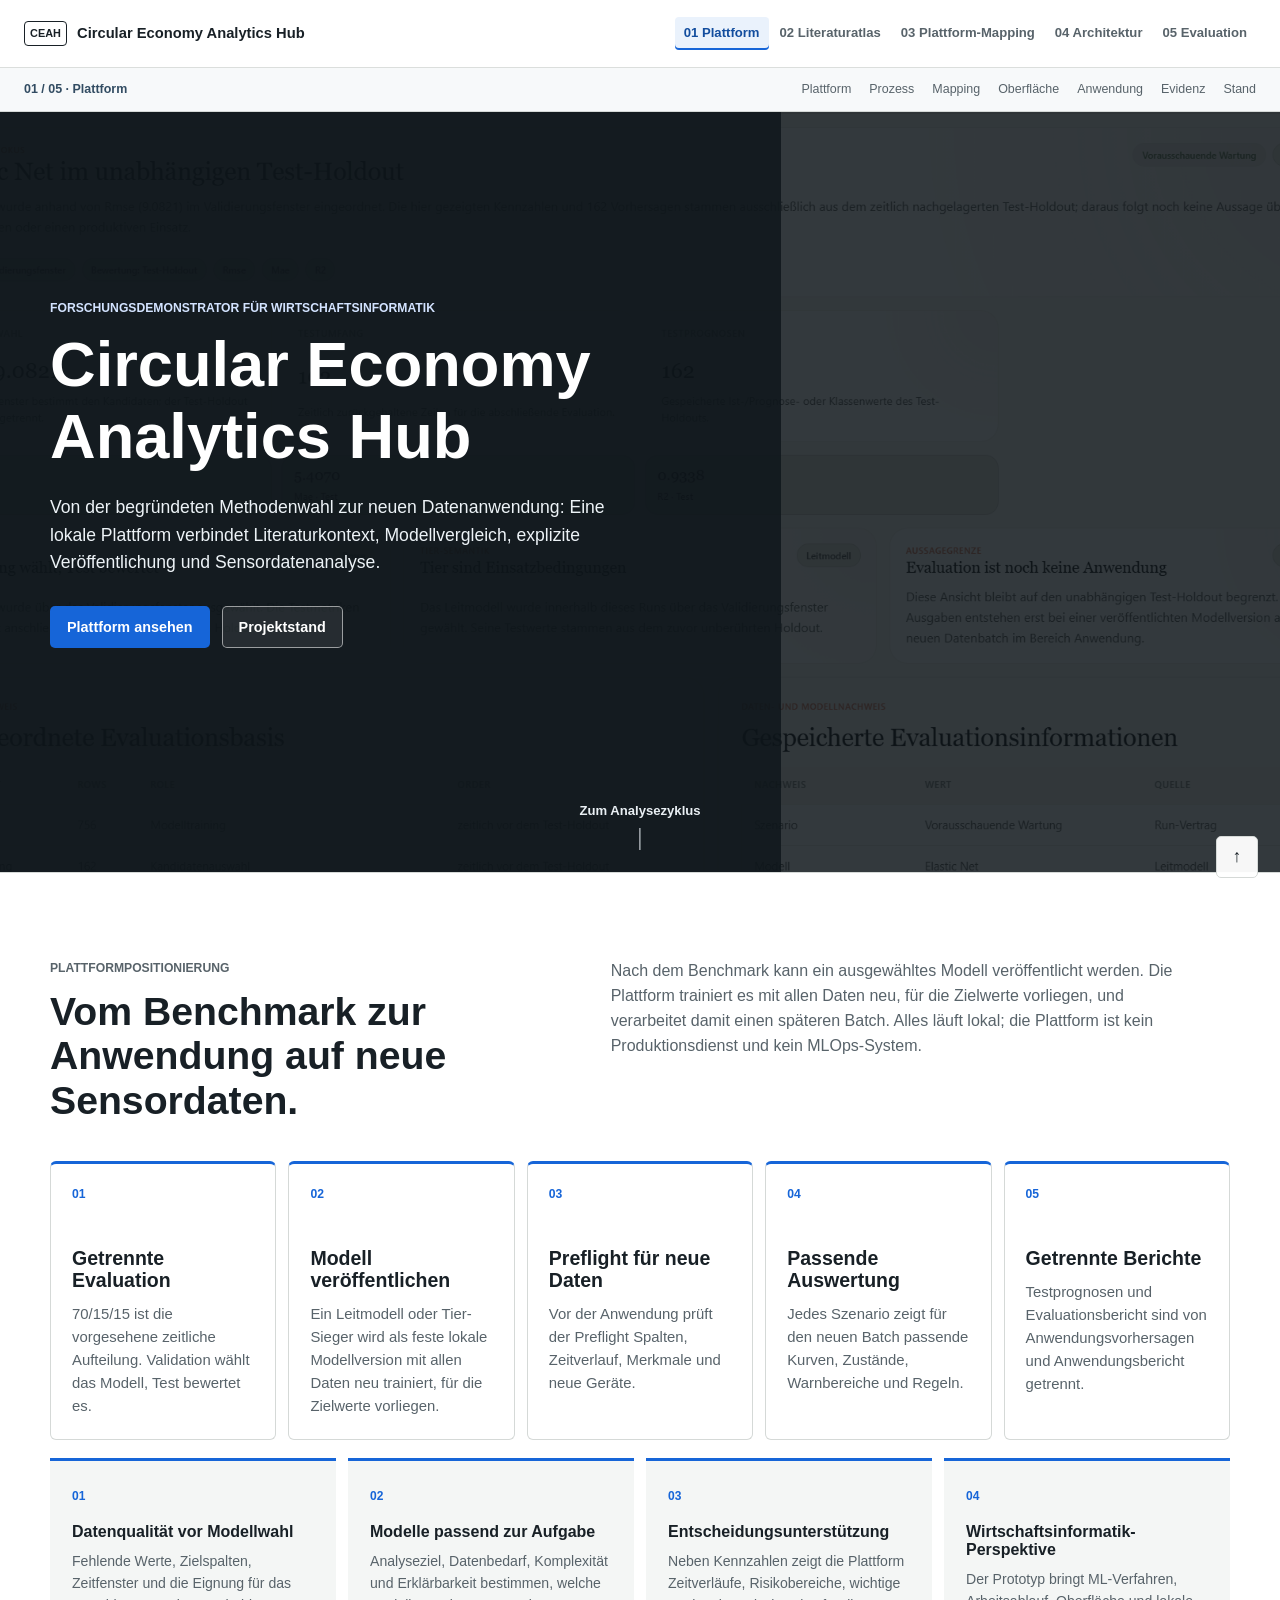
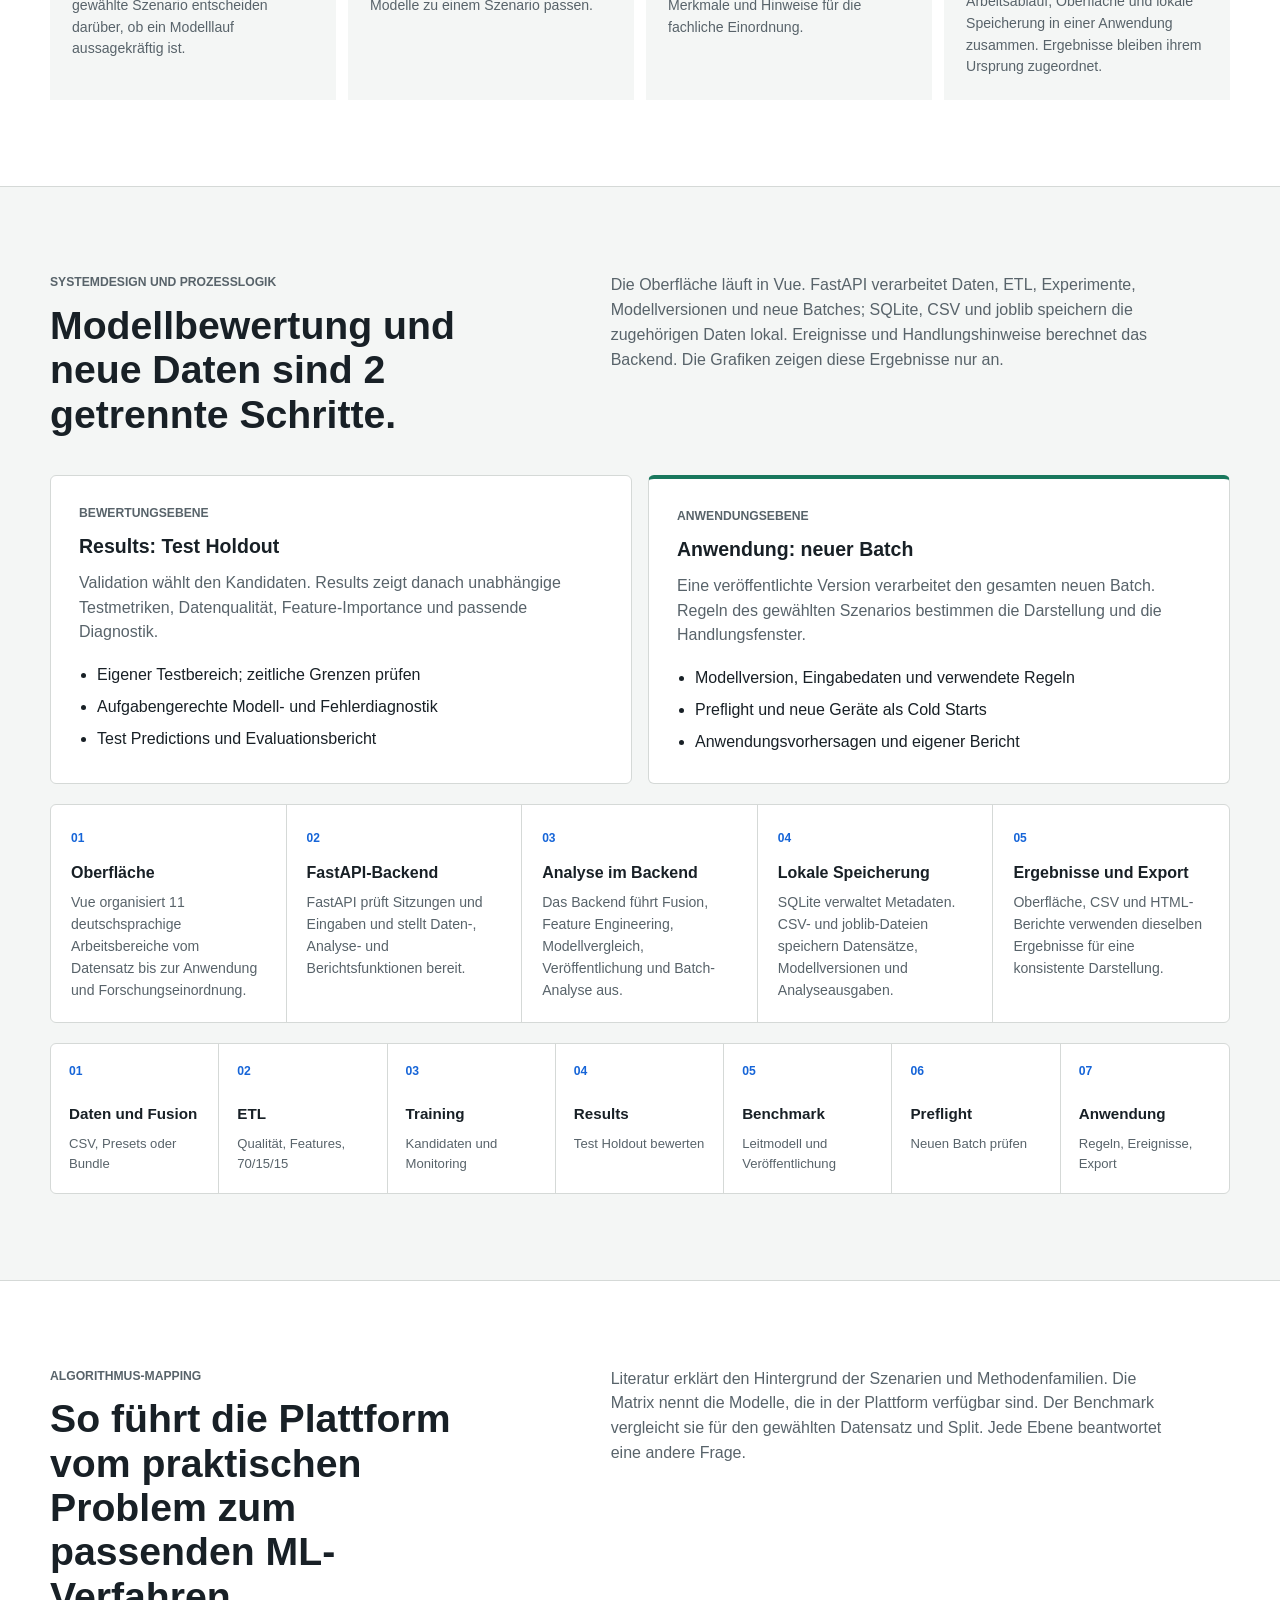
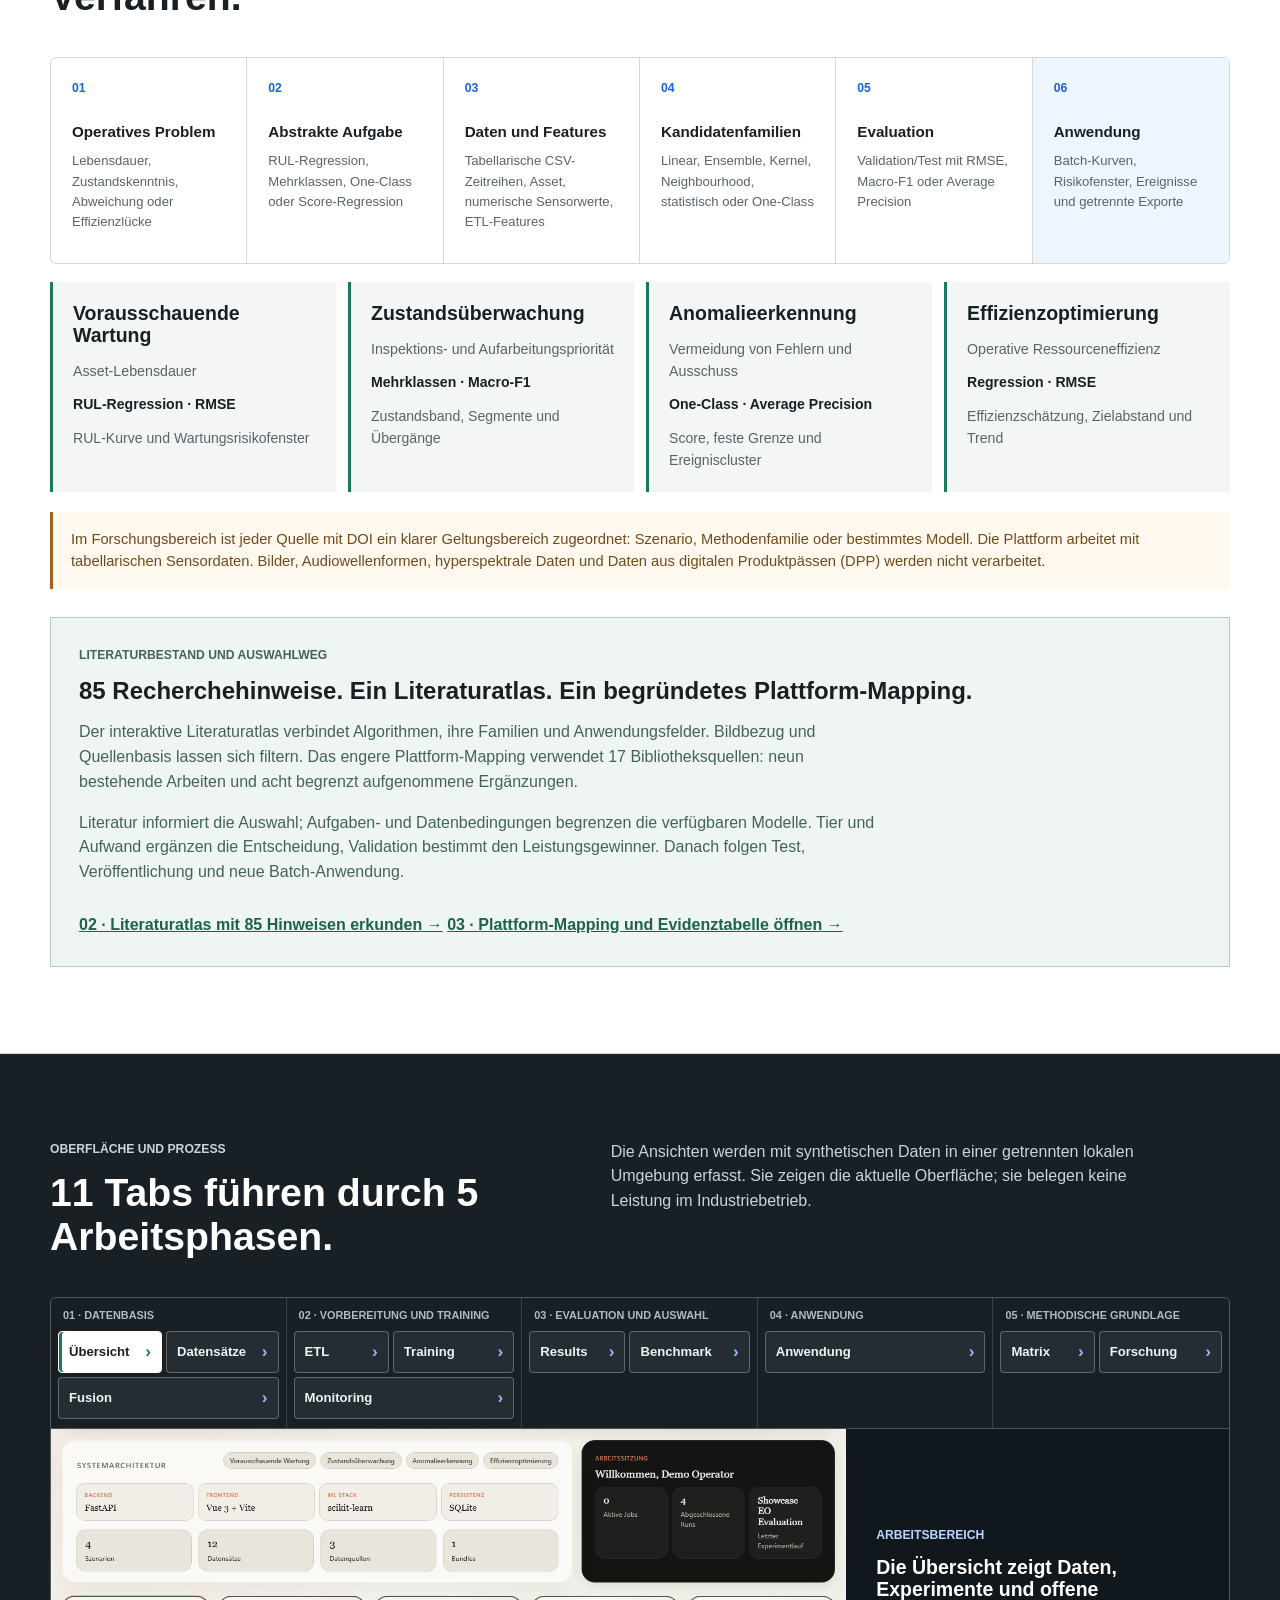
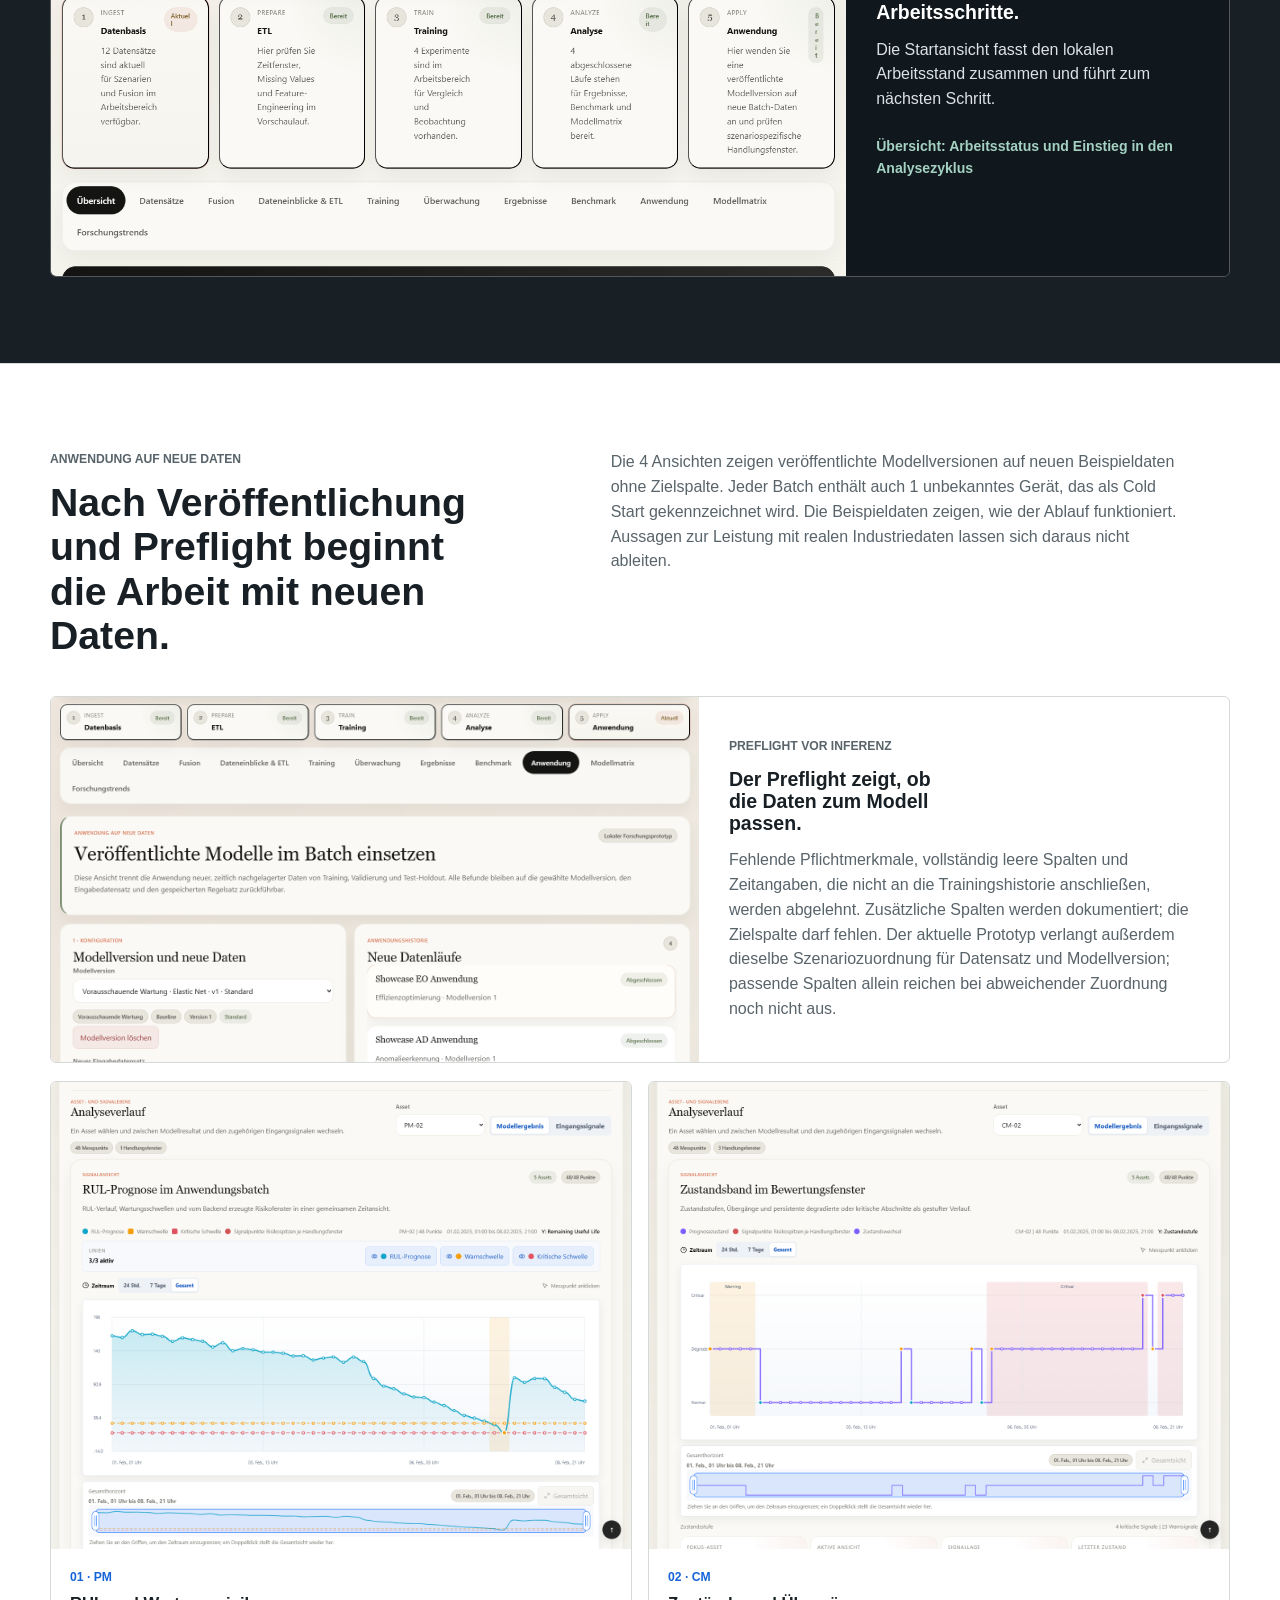
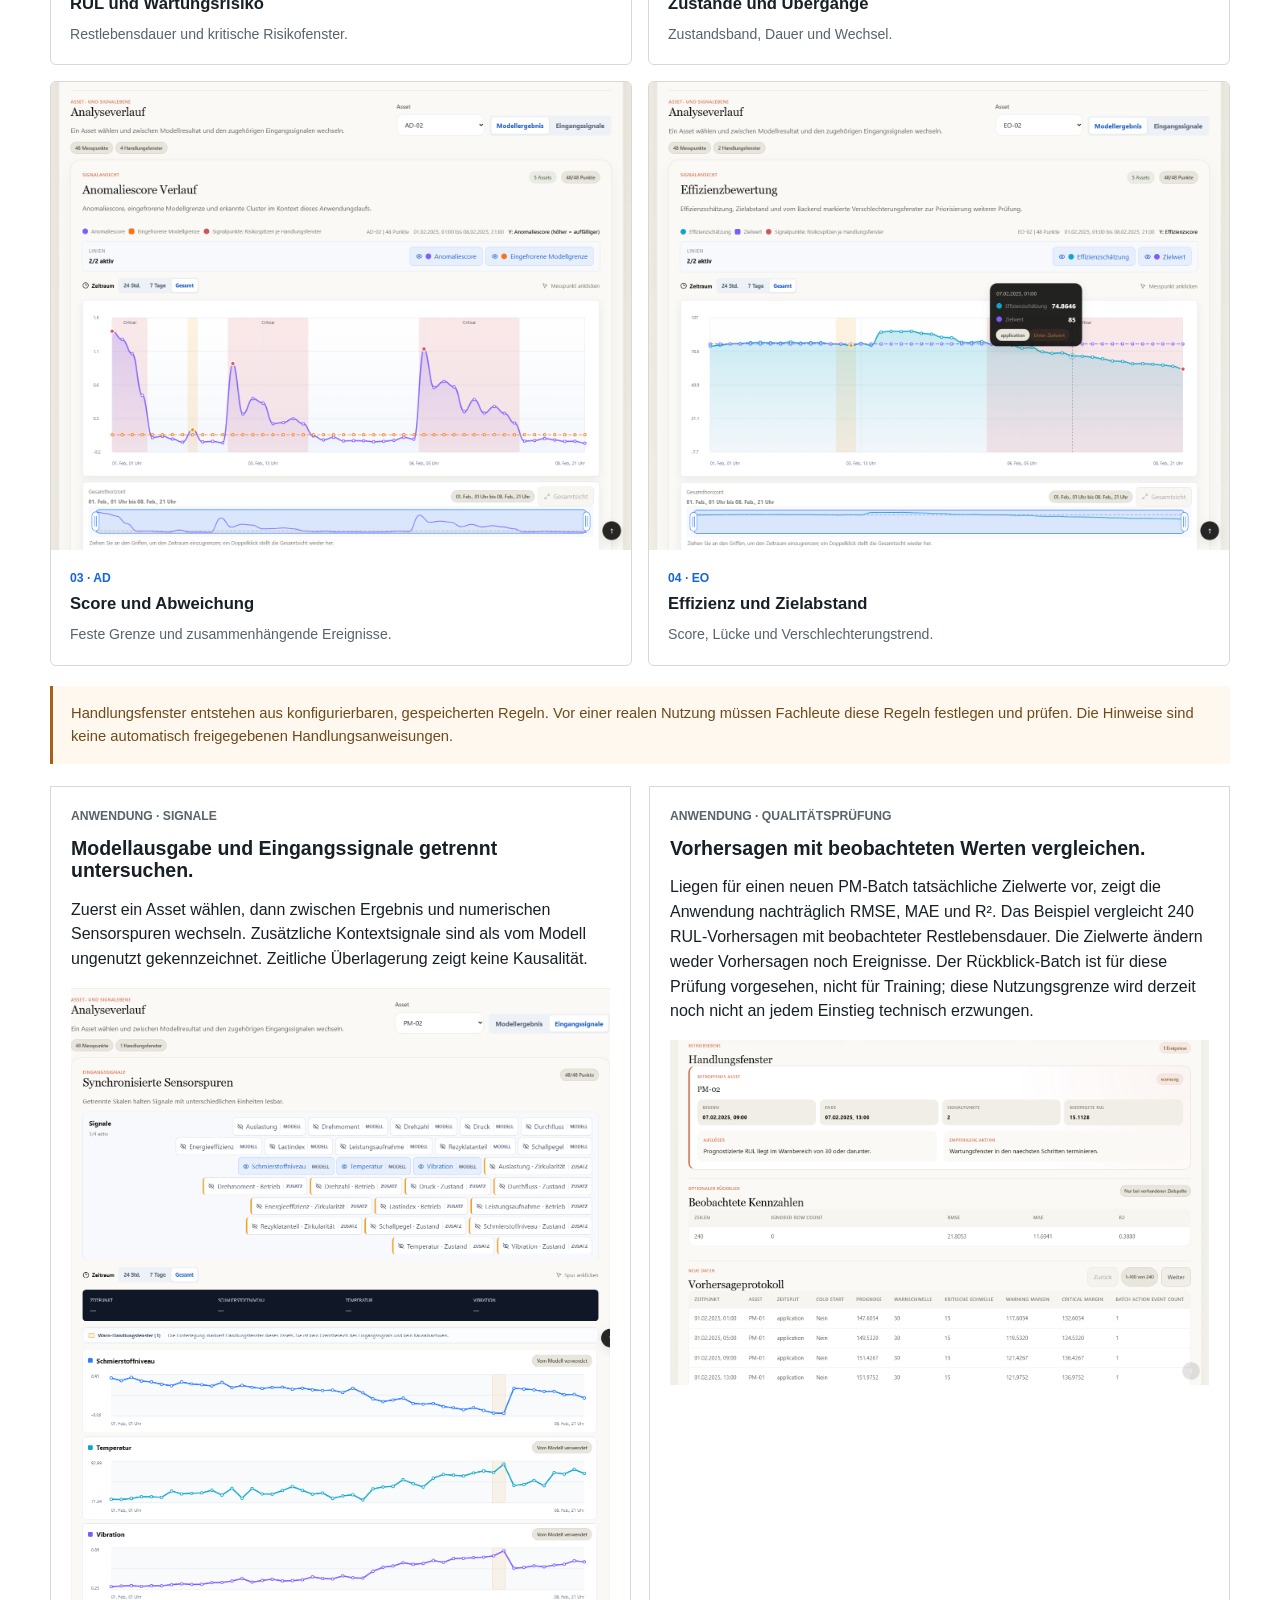
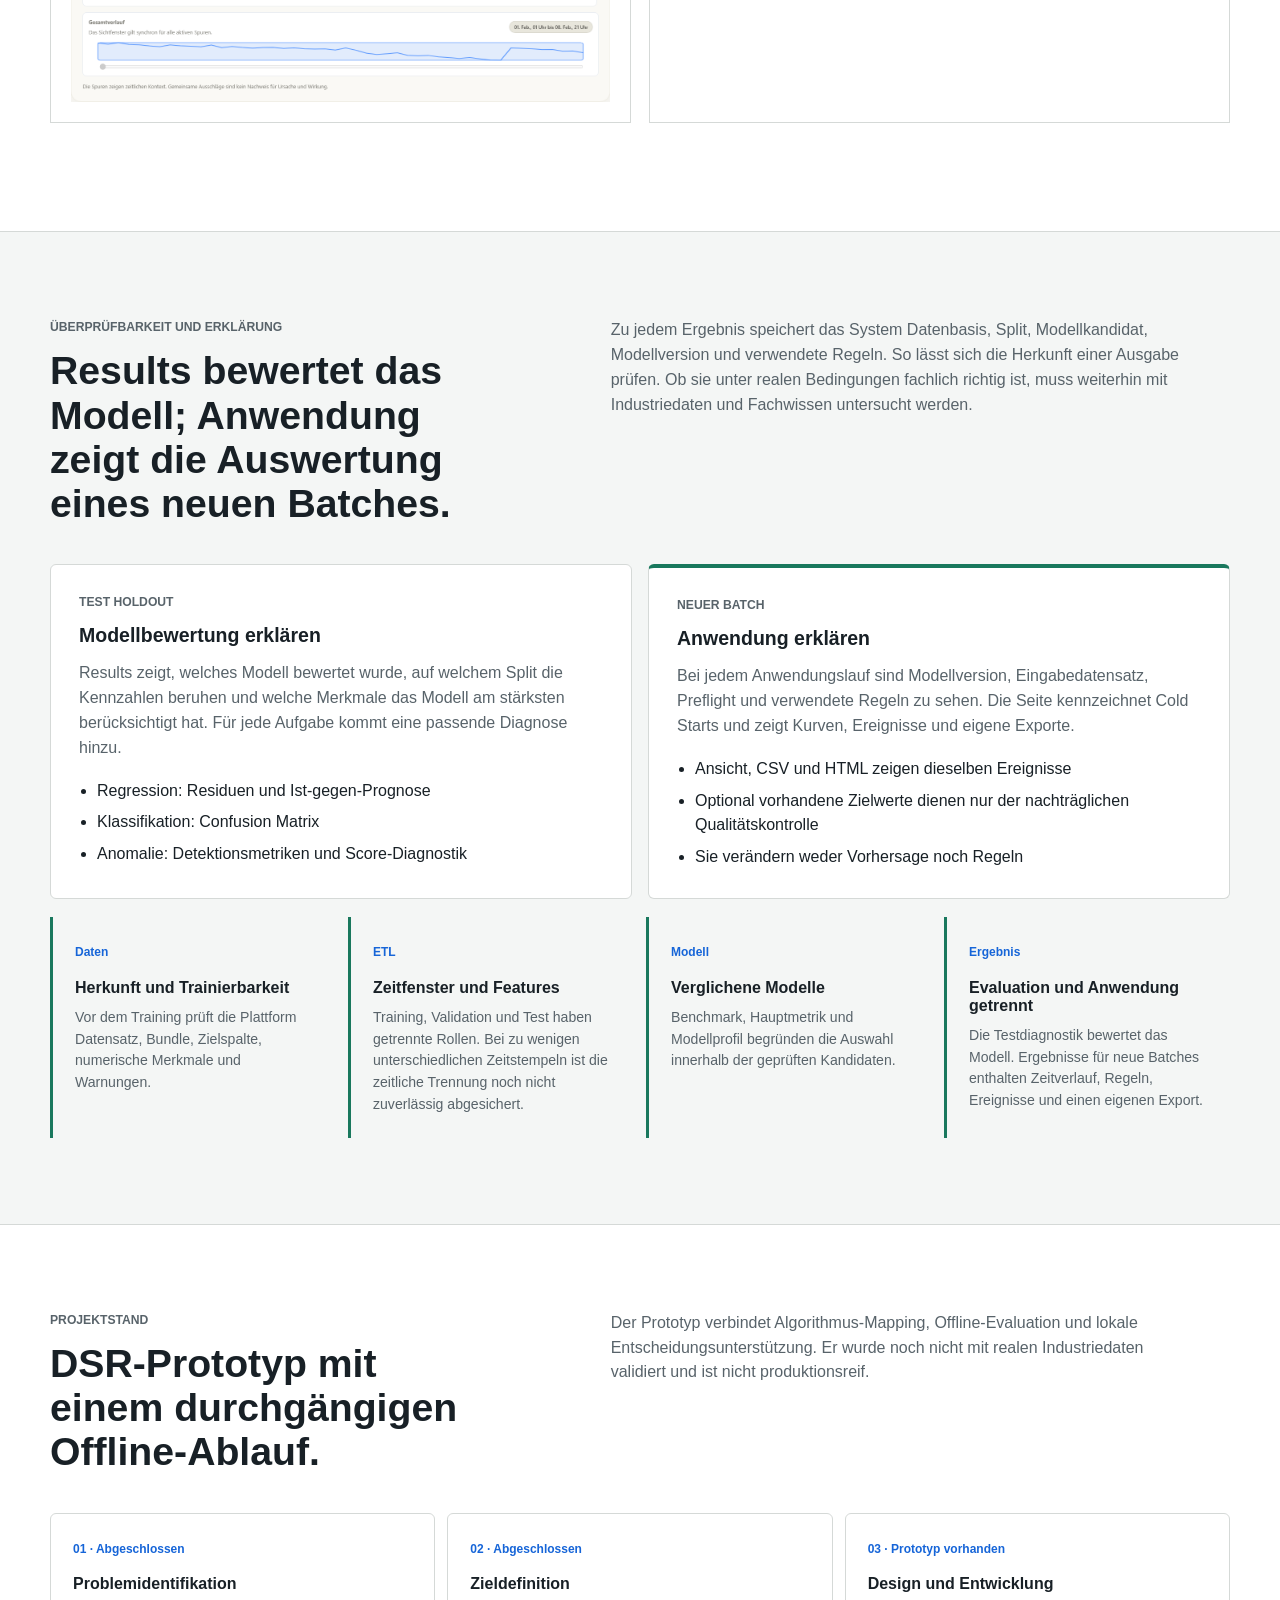
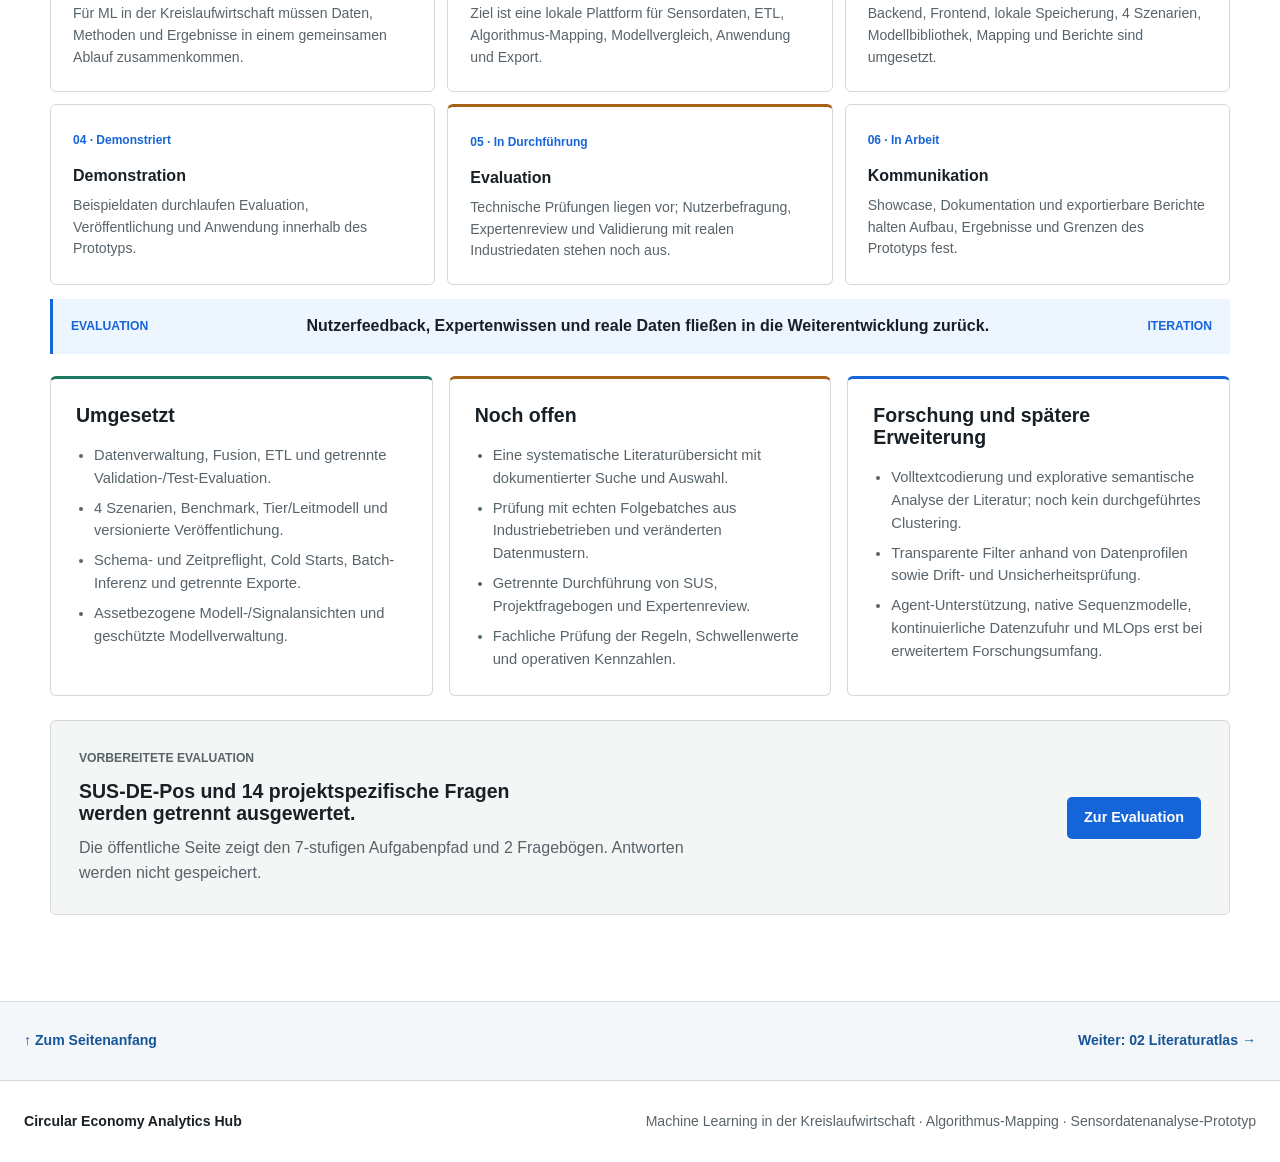
==== commit 29662fc1: "docs: simplify evaluation overview copy" ====
--- a/index.html
+++ b/index.html
@@ -8,6 +8,7 @@
       content="Circular Economy Analytics Hub: lokaler Forschungsprototyp zur Bewertung, Veröffentlichung und Anwendung von ML-Modellen auf Sensordaten."
     />
     <title>Circular Economy Analytics Hub</title>
+    <link rel="icon" href="data:," />
     <script>document.documentElement.classList.add("js");</script>
     <link rel="stylesheet" href="./assets/site.css" />
     <link rel="stylesheet" href="./assets/mapping.css" />
@@ -55,7 +56,7 @@
         </div>
 
         <div class="capability-grid" aria-label="Kernfähigkeiten">
-          <article><span>01</span><h3>Getrennte Evaluation</h3><p>70/15/15 ist die vorgesehene zeitliche Aufteilung. Validation wählt das Modell, Test bewertet es. Bei unzureichenden Zeitgrenzen besteht noch eine bekannte Ausnahme.</p></article>
+          <article><span>01</span><h3>Getrennte Evaluation</h3><p>70/15/15 ist die vorgesehene zeitliche Aufteilung. Validation wählt das Modell, Test bewertet es.</p></article>
           <article><span>02</span><h3>Modell veröffentlichen</h3><p>Ein Leitmodell oder Tier-Sieger wird als feste lokale Modellversion mit allen Daten neu trainiert, für die Zielwerte vorliegen.</p></article>
           <article><span>03</span><h3>Preflight für neue Daten</h3><p>Vor der Anwendung prüft der Preflight Spalten, Zeitverlauf, Merkmale und neue Geräte.</p></article>
           <article><span>04</span><h3>Passende Auswertung</h3><p>Jedes Szenario zeigt für den neuen Batch passende Kurven, Zustände, Warnbereiche und Regeln.</p></article>
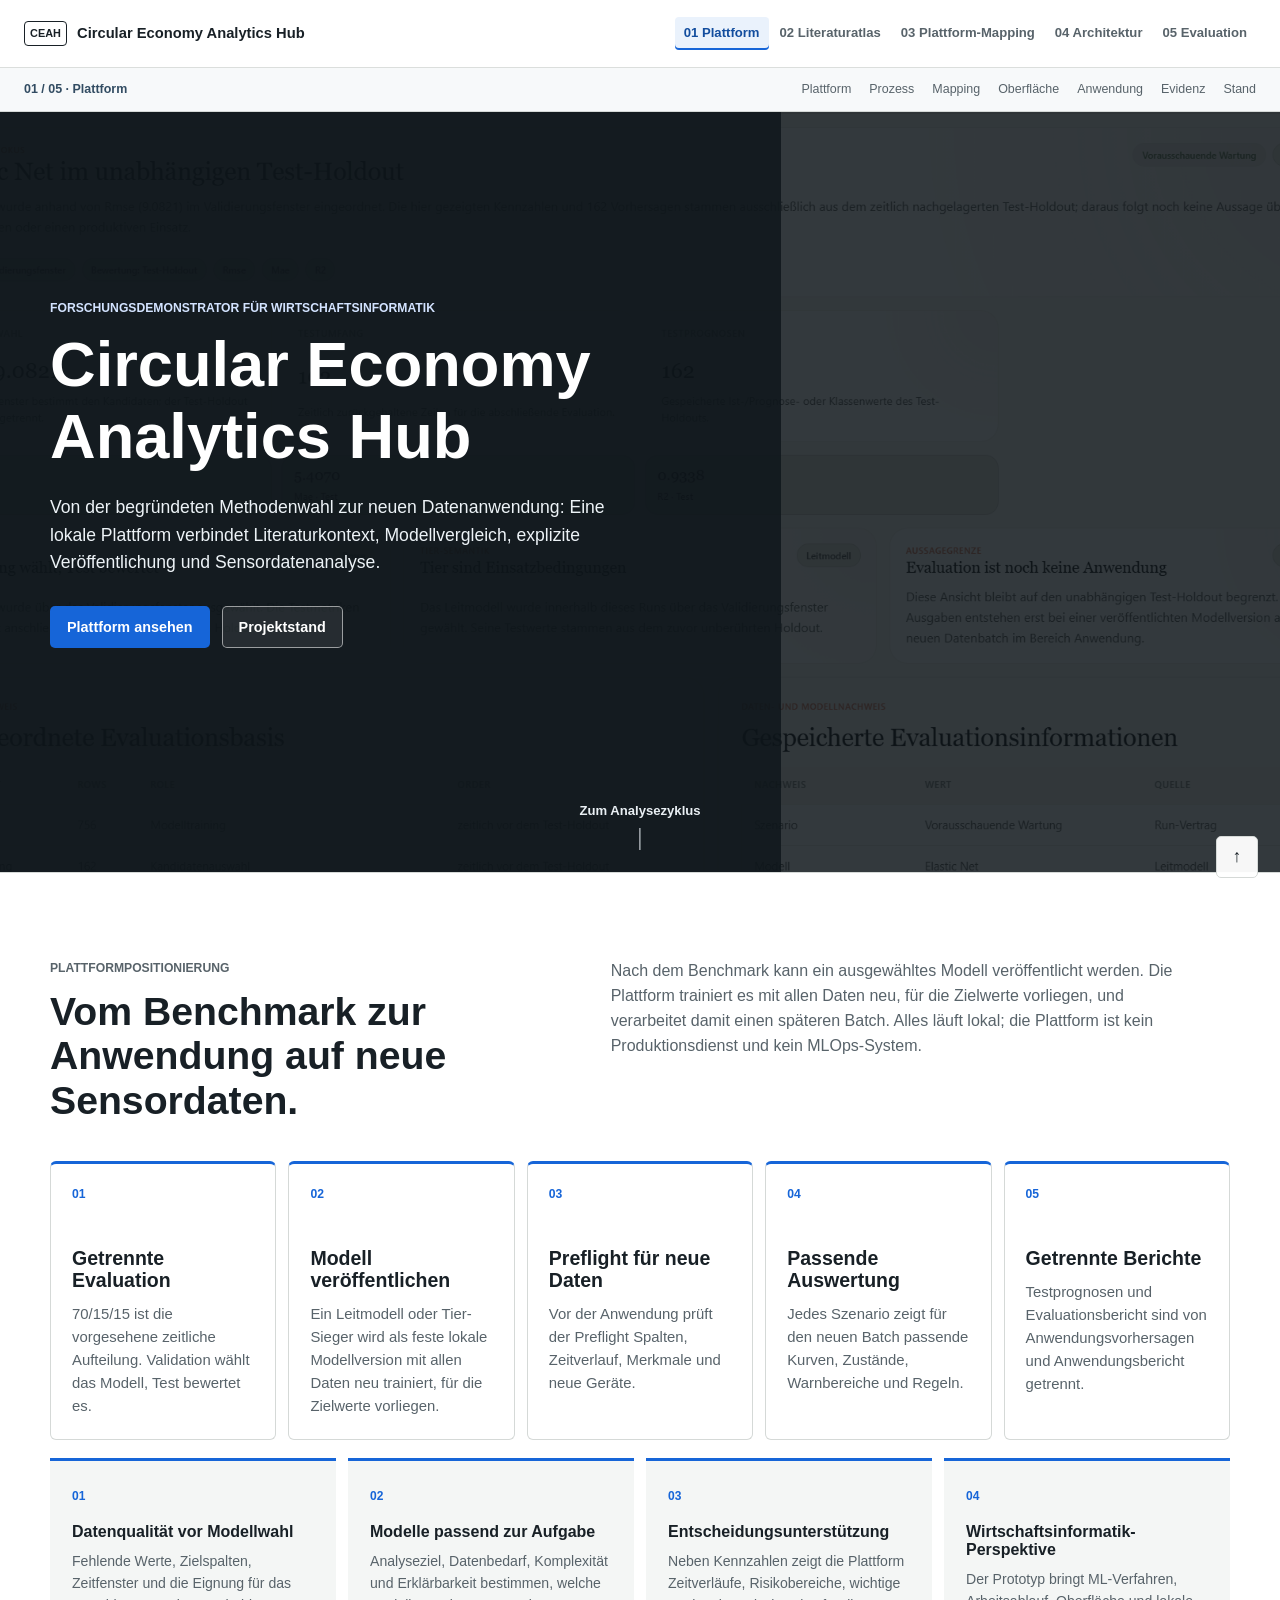
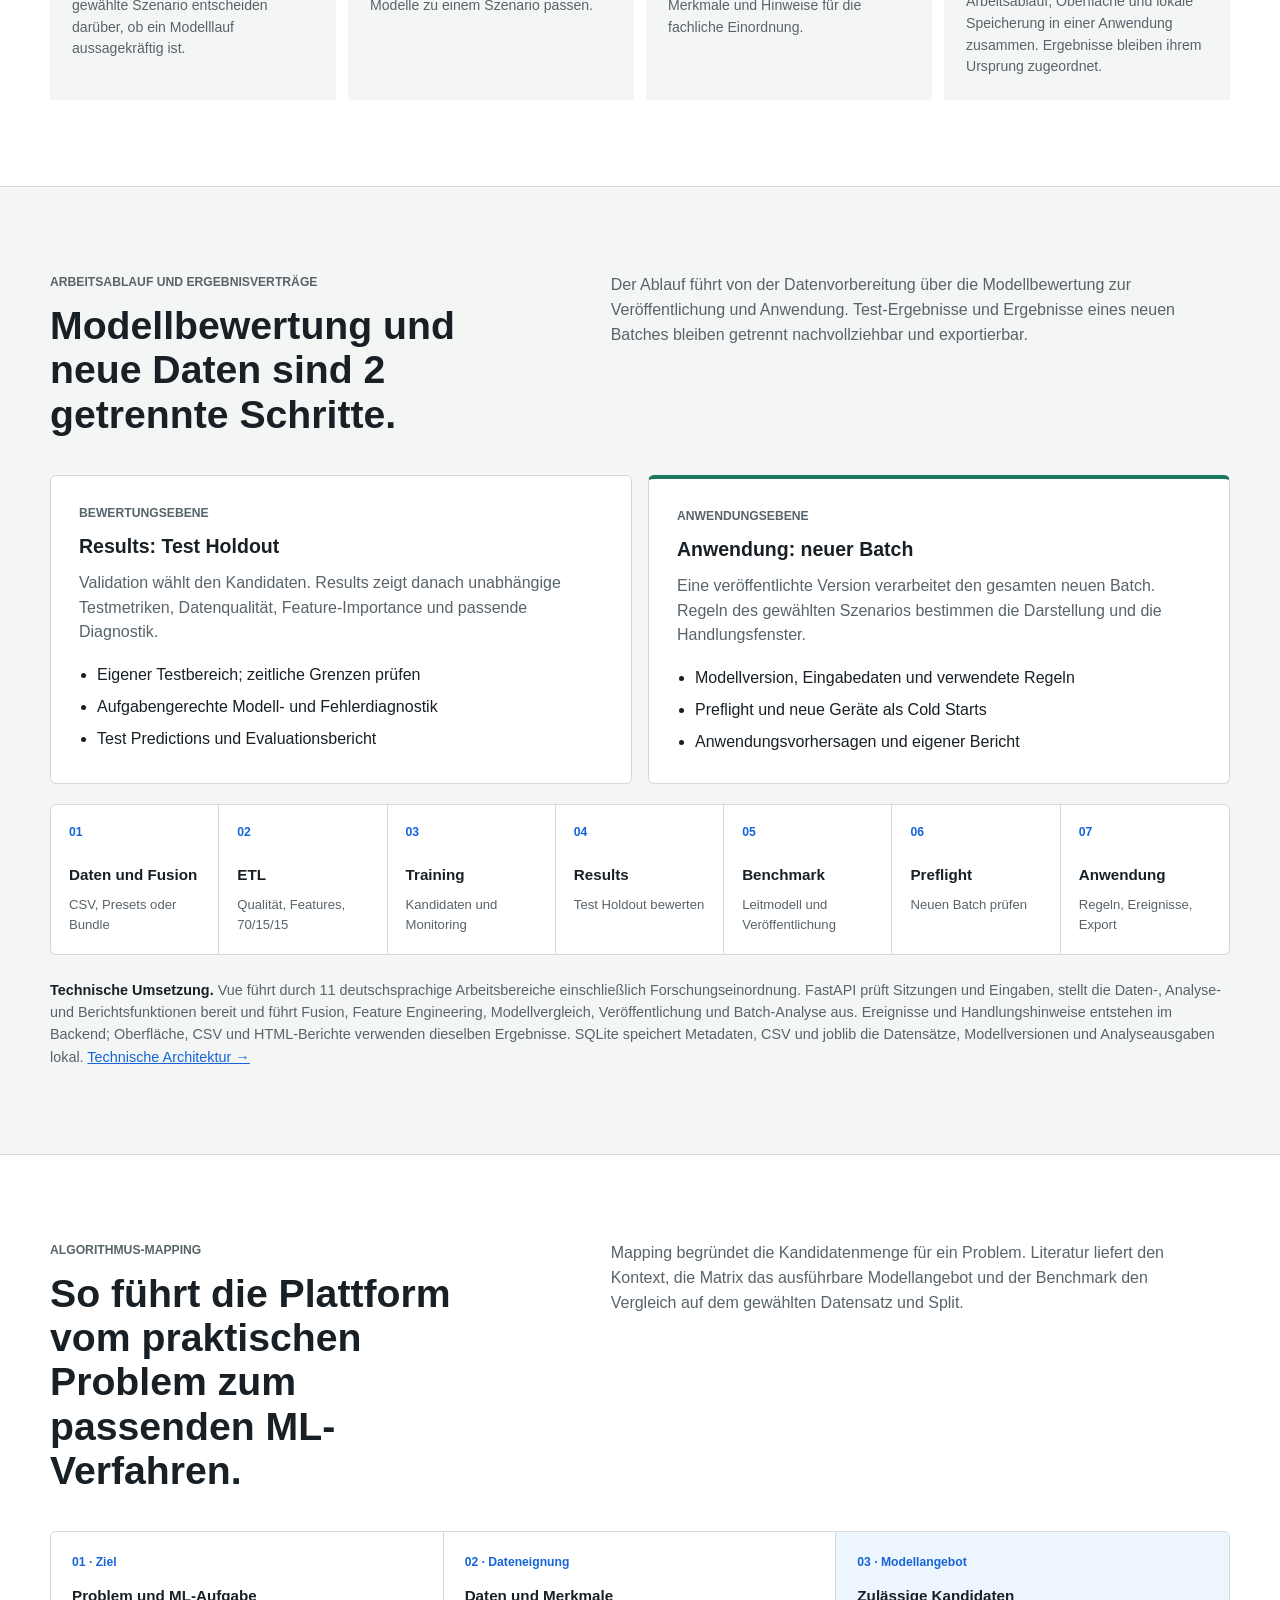
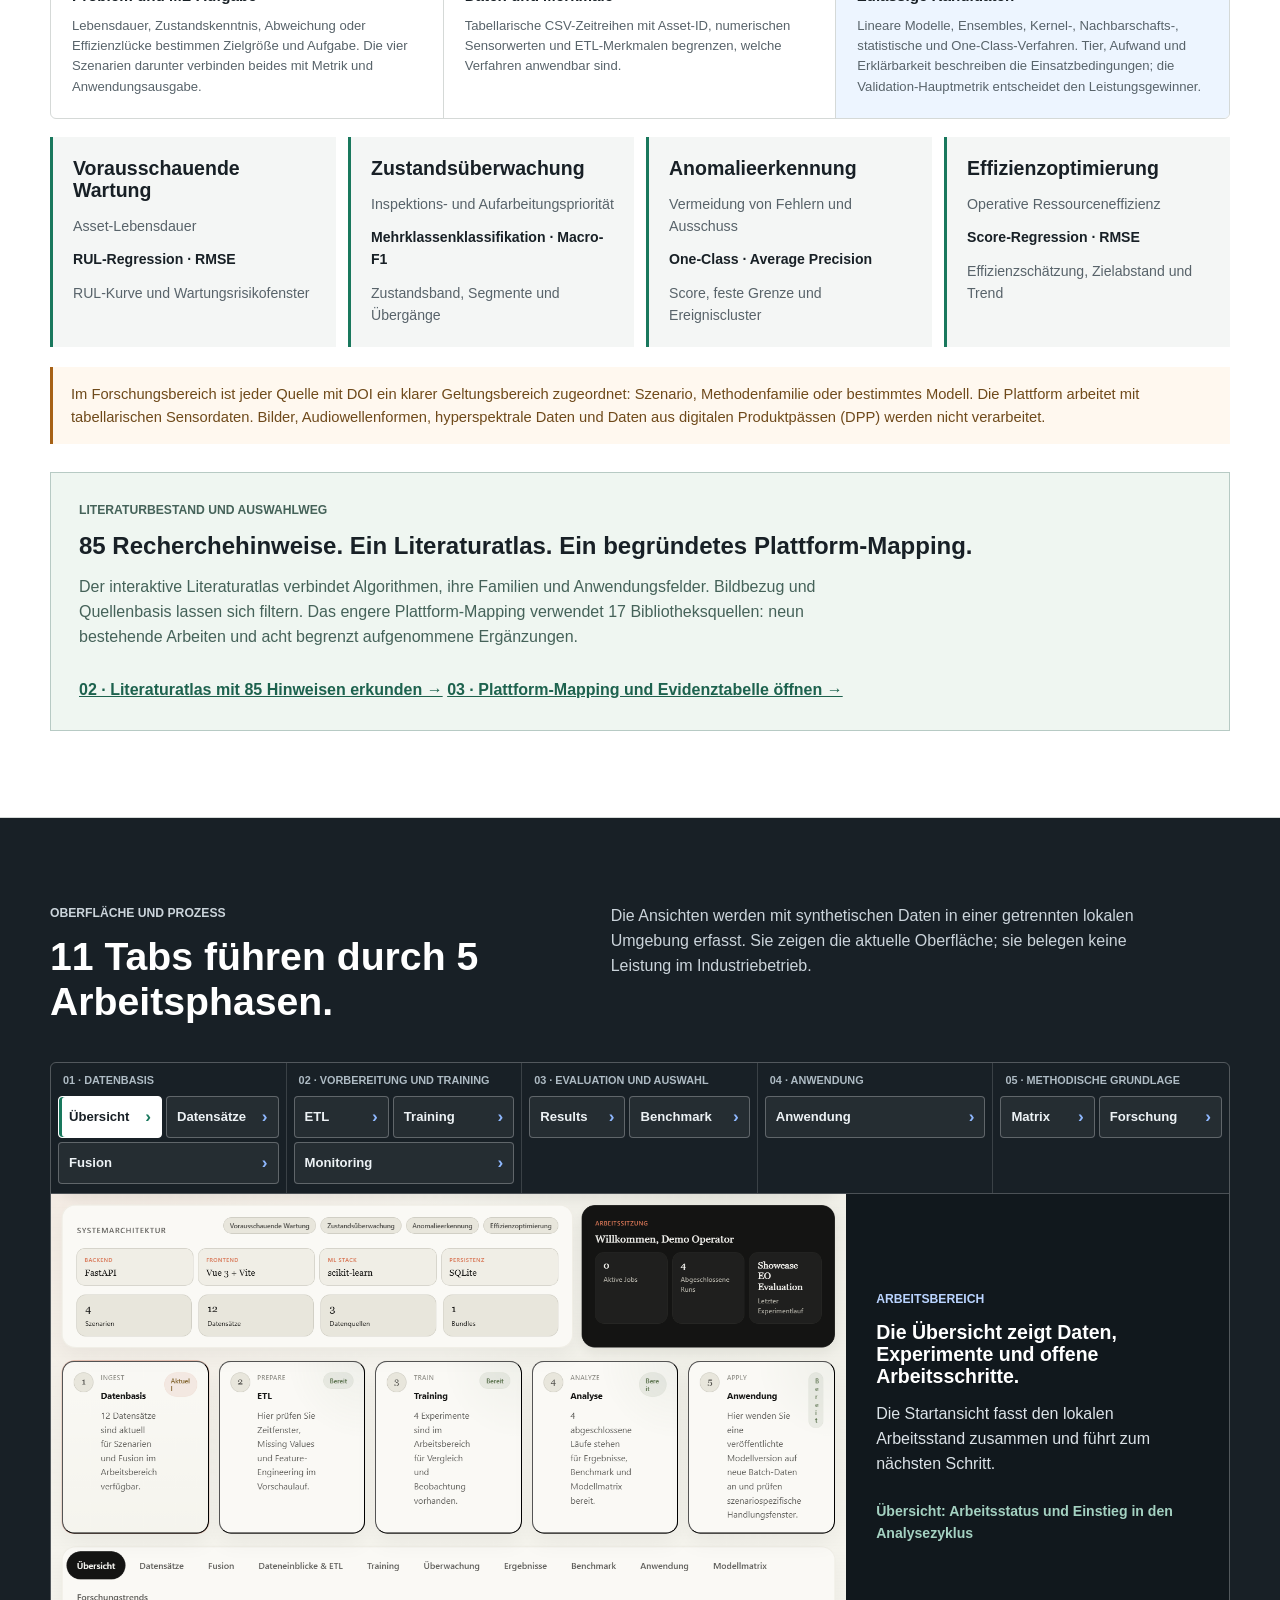
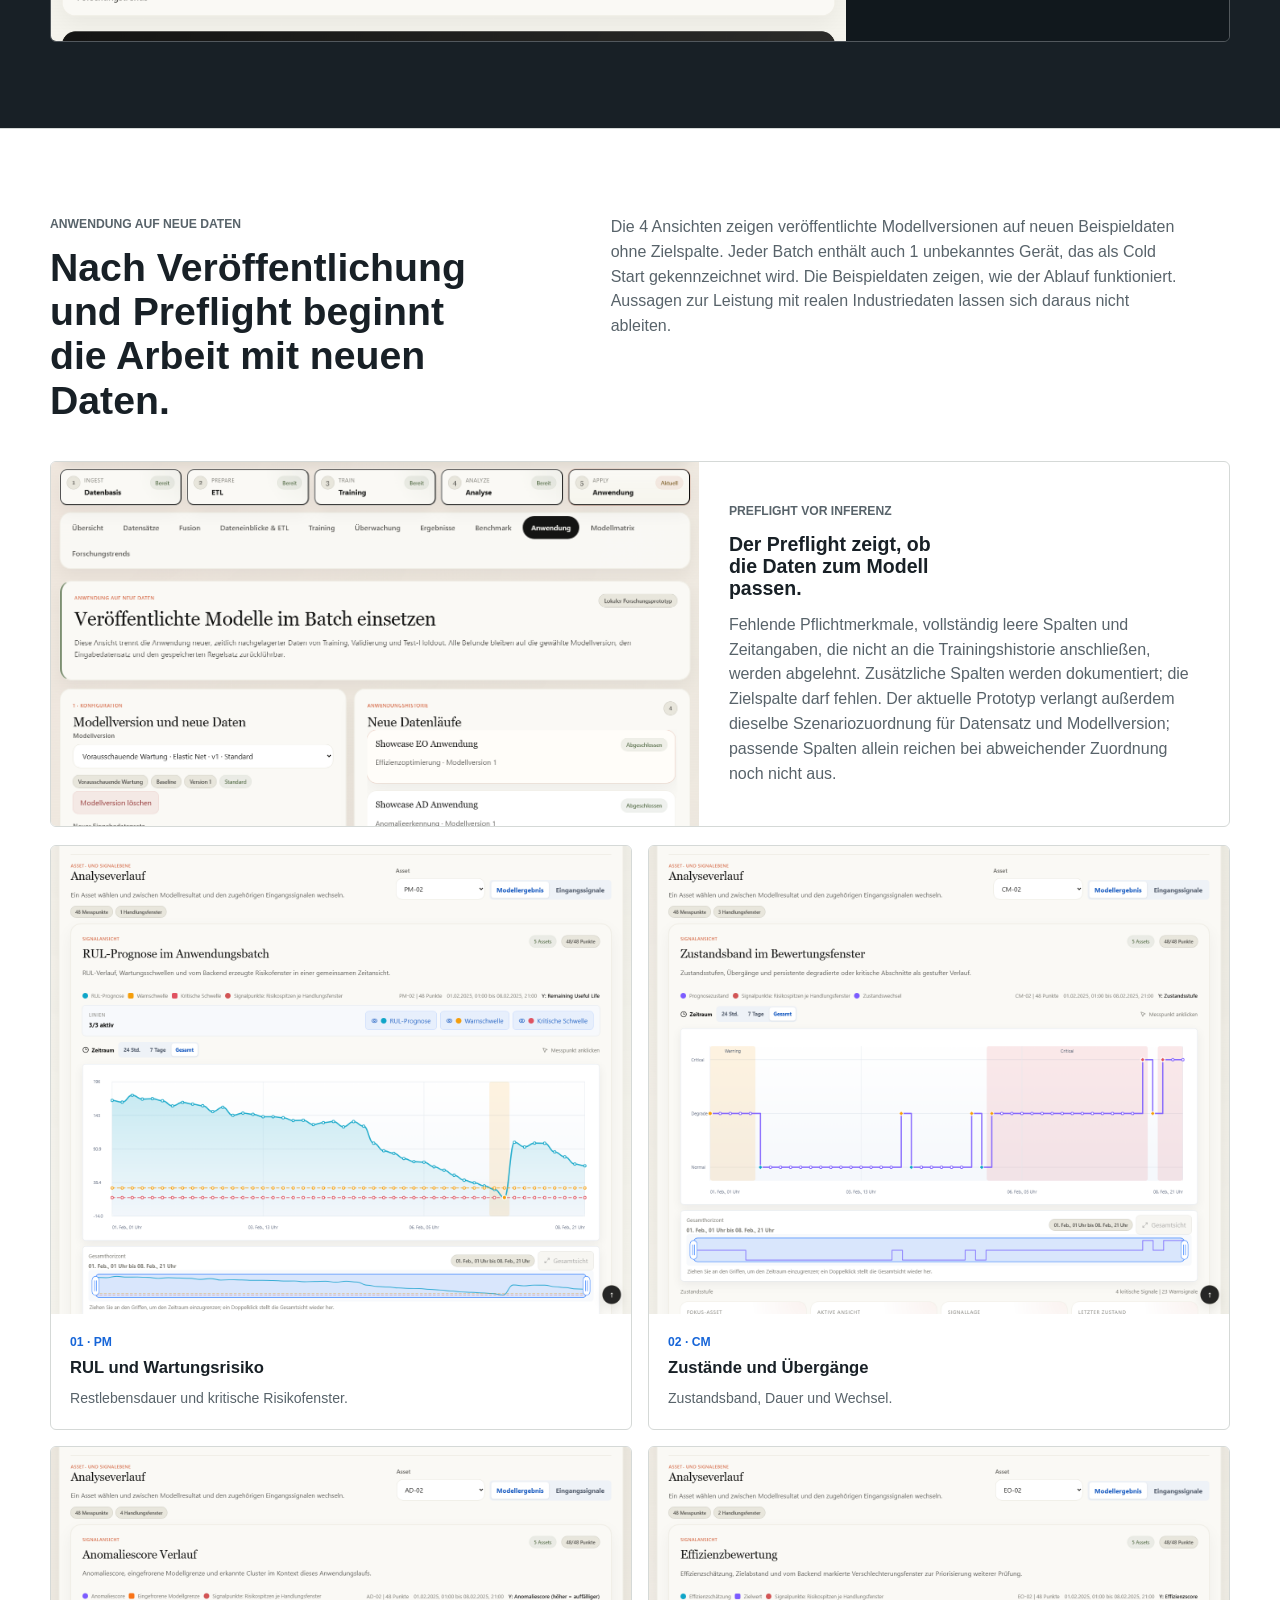
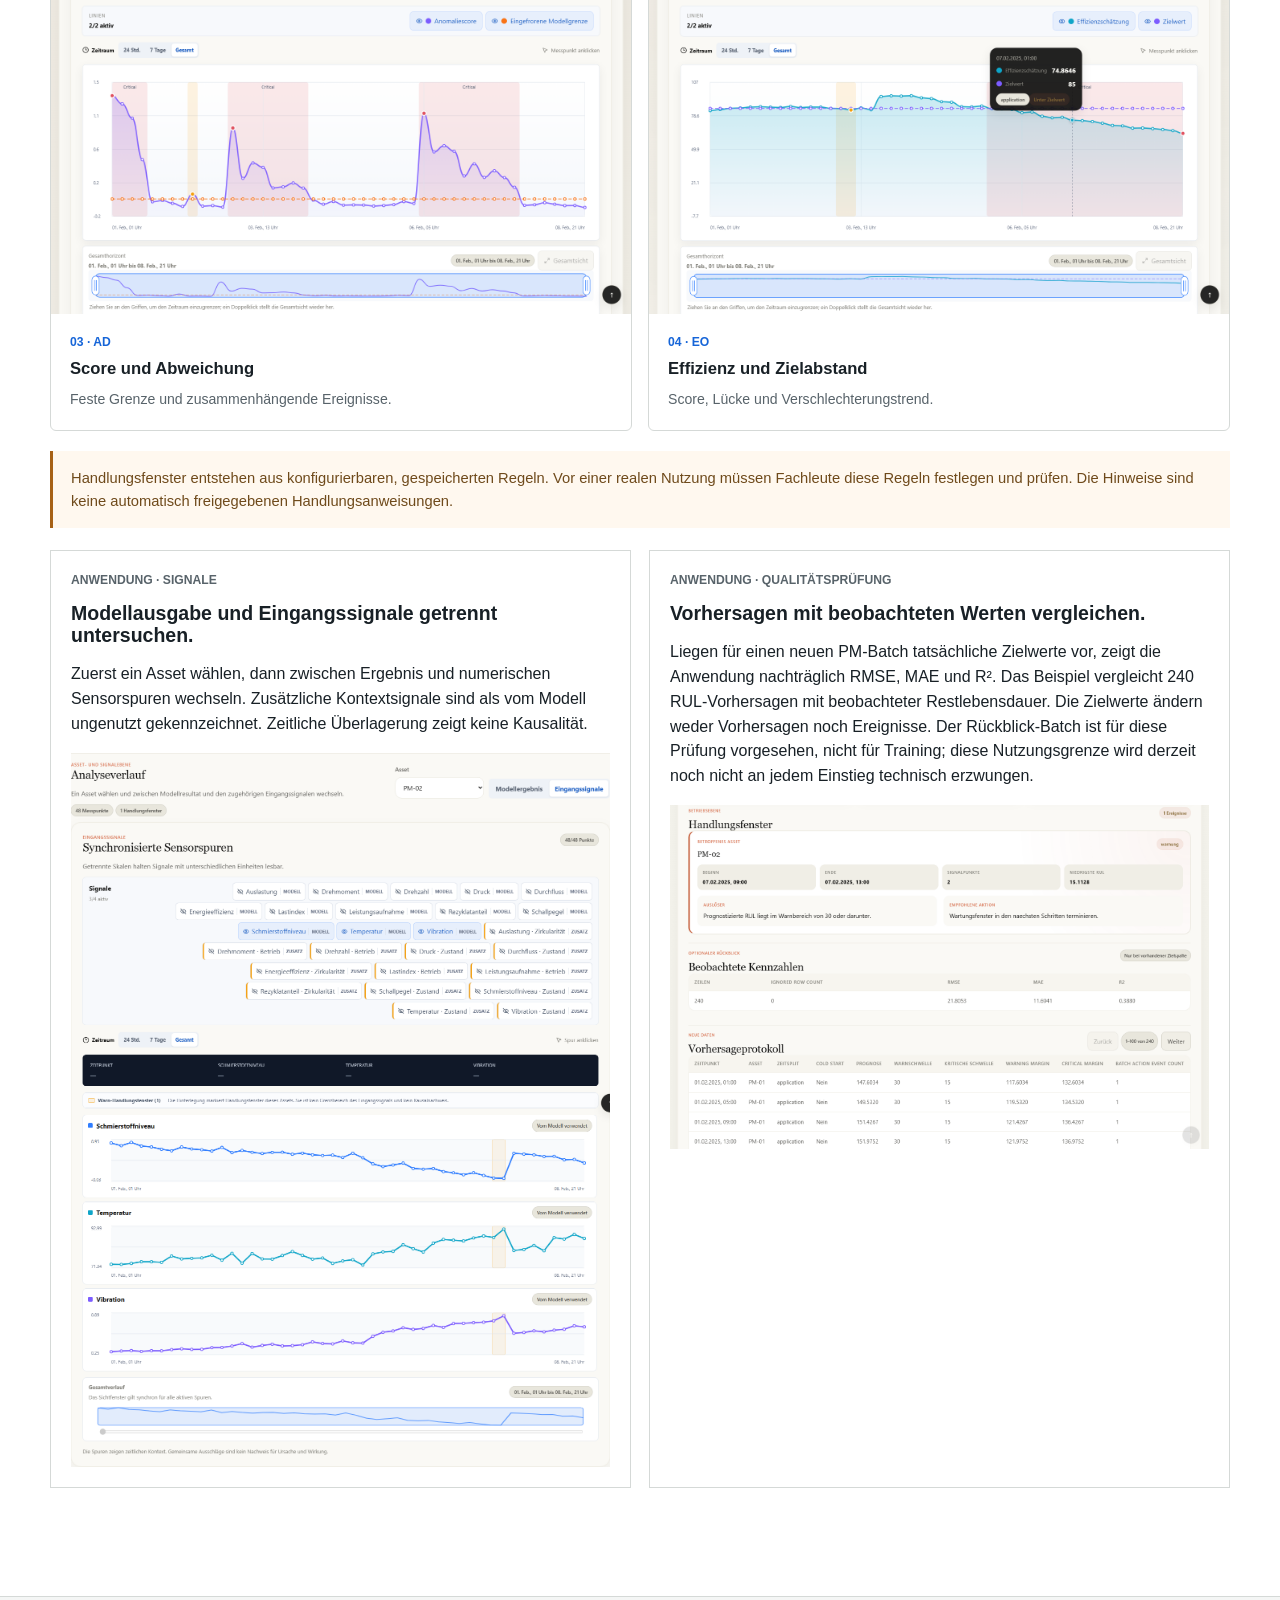
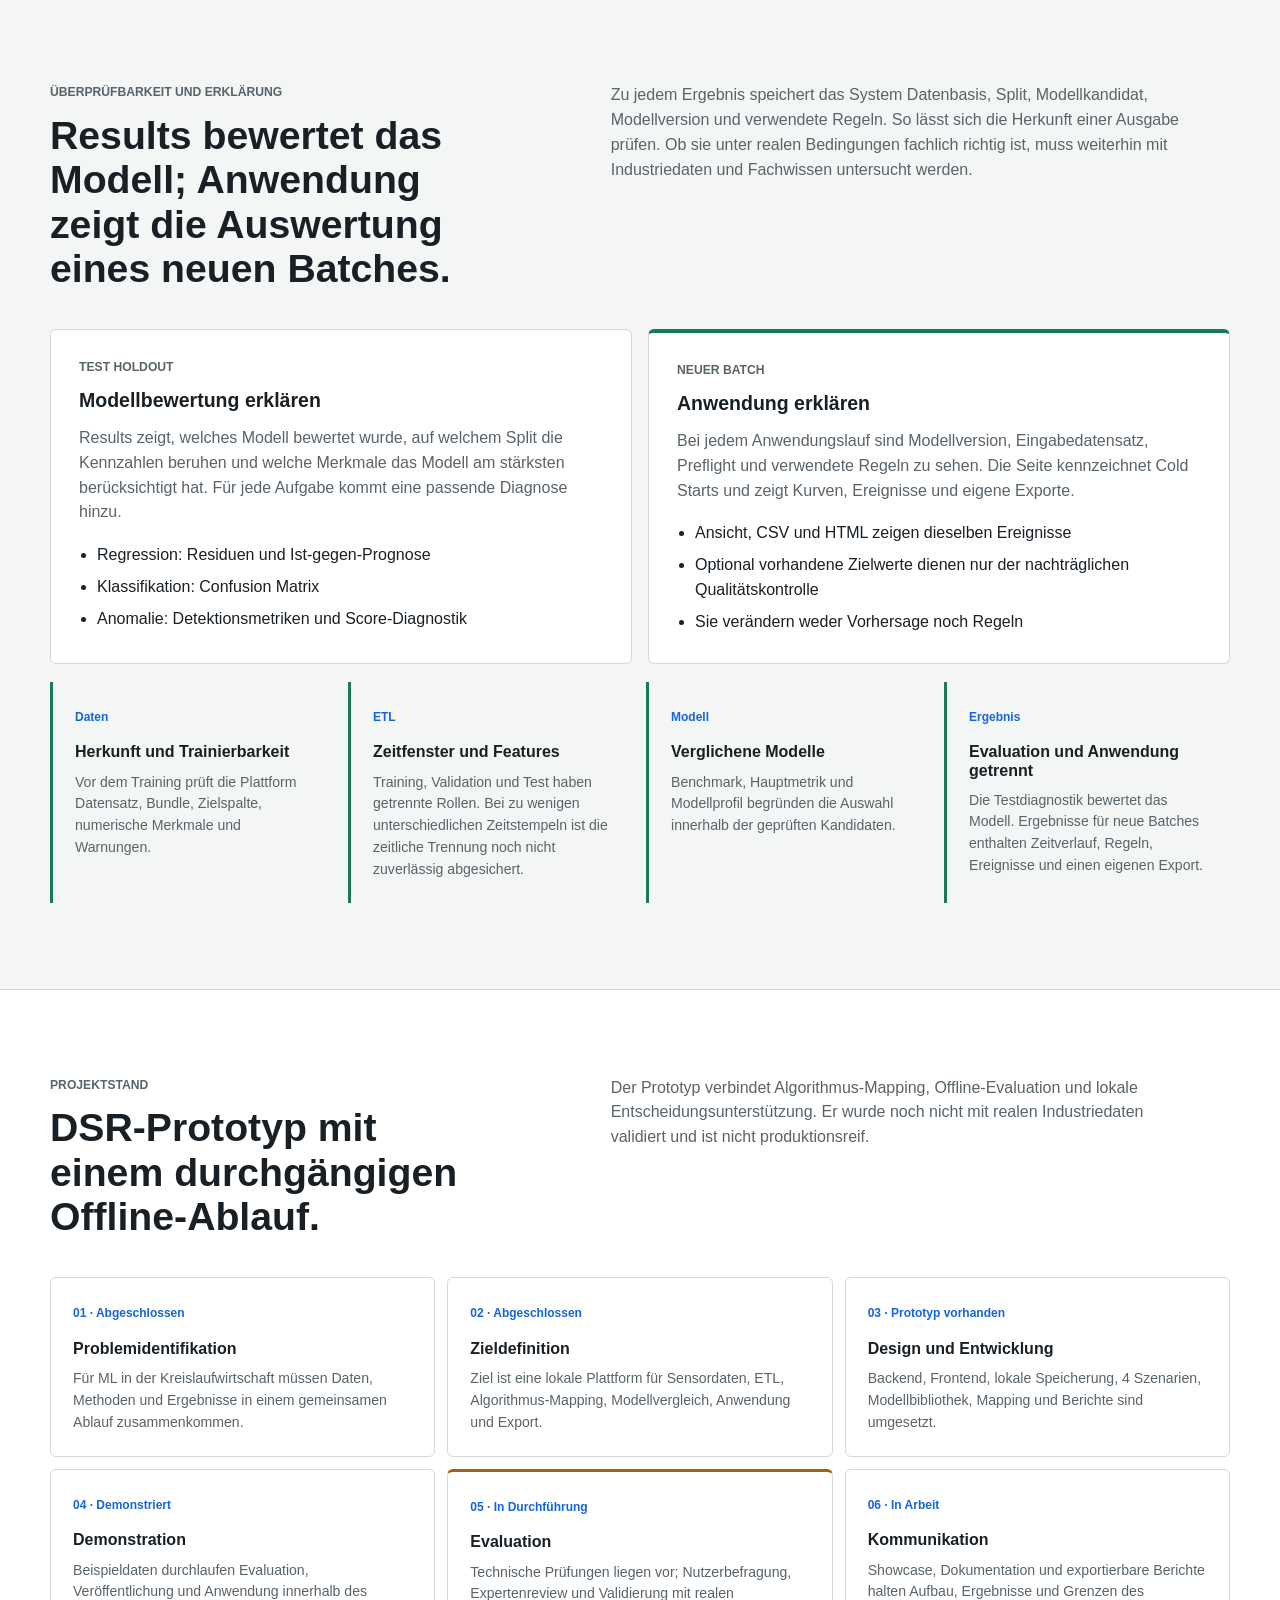
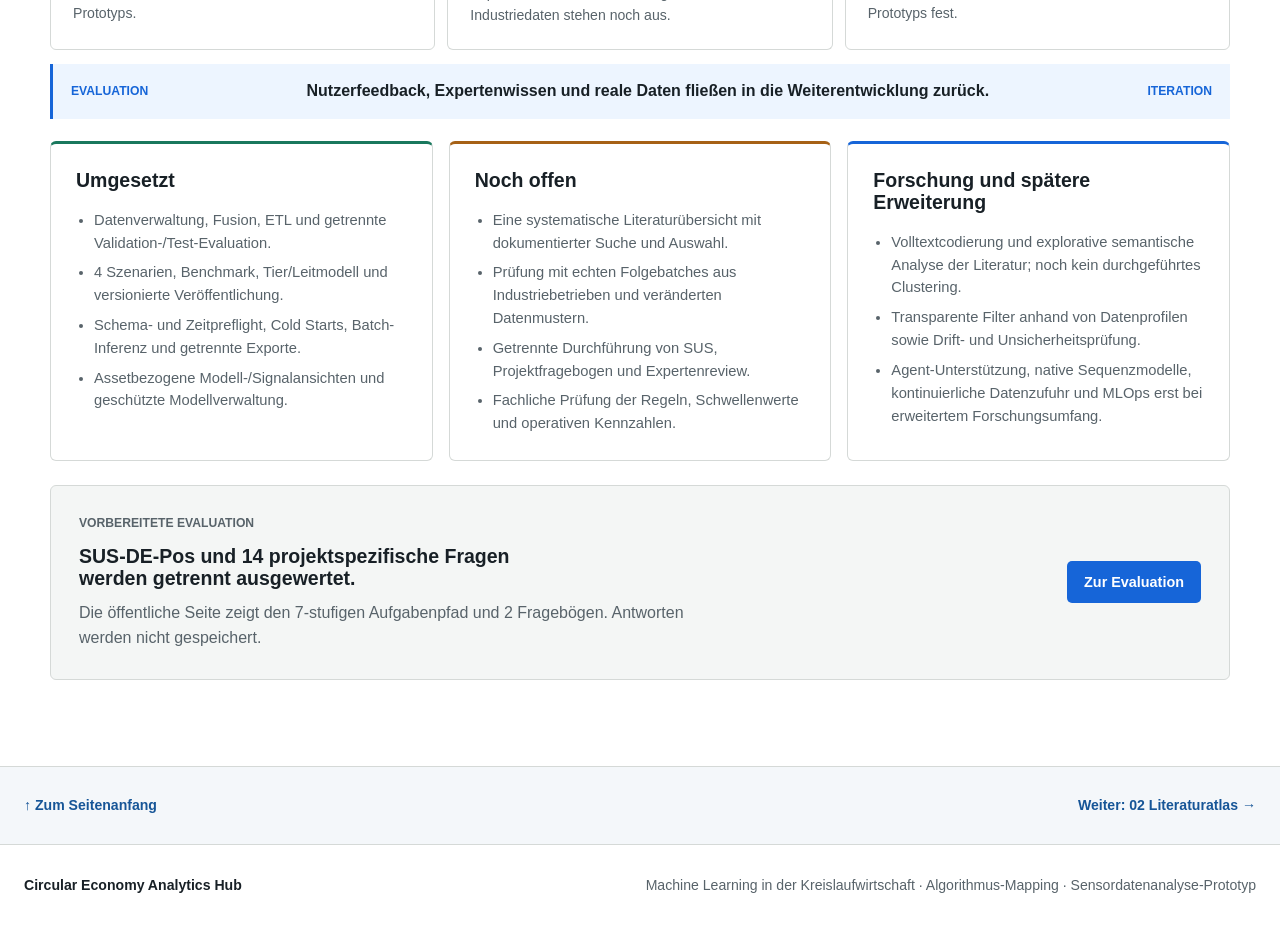
==== commit 72165587: "refactor: simplify architecture and mapping overview" ====
--- a/index.html
+++ b/index.html
@@ -74,13 +74,12 @@
       <section class="chapter chapter-soft" id="architecture">
         <div class="section-head">
           <div>
-            <p class="section-label">Systemdesign und Prozesslogik</p>
+            <p class="section-label">Arbeitsablauf und Ergebnisverträge</p>
             <h2>Modellbewertung und neue Daten sind 2 getrennte Schritte.</h2>
           </div>
           <p>
-            Die Oberfläche läuft in Vue. FastAPI verarbeitet Daten, ETL, Experimente, Modellversionen und neue Batches;
-            SQLite, CSV und joblib speichern die zugehörigen Daten lokal. Ereignisse und Handlungshinweise berechnet das
-            Backend. Die Grafiken zeigen diese Ergebnisse nur an.
+            Der Ablauf führt von der Datenvorbereitung über die Modellbewertung zur Veröffentlichung und Anwendung.
+            Test-Ergebnisse und Ergebnisse eines neuen Batches bleiben getrennt nachvollziehbar und exportierbar.
           </p>
         </div>
 
@@ -99,14 +98,6 @@
           </article>
         </div>
 
-        <div class="system-grid" aria-label="Systemarchitektur der Plattform">
-          <article><span>01</span><h3>Oberfläche</h3><p>Vue organisiert 11 deutschsprachige Arbeitsbereiche vom Datensatz bis zur Anwendung und Forschungseinordnung.</p></article>
-          <article><span>02</span><h3>FastAPI-Backend</h3><p>FastAPI prüft Sitzungen und Eingaben und stellt Daten-, Analyse- und Berichtsfunktionen bereit.</p></article>
-          <article><span>03</span><h3>Analyse im Backend</h3><p>Das Backend führt Fusion, Feature Engineering, Modellvergleich, Veröffentlichung und Batch-Analyse aus.</p></article>
-          <article><span>04</span><h3>Lokale Speicherung</h3><p>SQLite verwaltet Metadaten. CSV- und joblib-Dateien speichern Datensätze, Modellversionen und Analyseausgaben.</p></article>
-          <article><span>05</span><h3>Ergebnisse und Export</h3><p>Oberfläche, CSV und HTML-Berichte verwenden dieselben Ergebnisse für eine konsistente Darstellung.</p></article>
-        </div>
-
         <ol class="process-lane" aria-label="End-to-End-Analyseprozess">
           <li><span>01</span><strong>Daten und Fusion</strong><small>CSV, Presets oder Bundle</small></li>
           <li><span>02</span><strong>ETL</strong><small>Qualität, Features, 70/15/15</small></li>
@@ -116,6 +107,7 @@
           <li><span>06</span><strong>Preflight</strong><small>Neuen Batch prüfen</small></li>
           <li><span>07</span><strong>Anwendung</strong><small>Regeln, Ereignisse, Export</small></li>
         </ol>
+        <p class="system-summary"><strong>Technische Umsetzung.</strong> Vue führt durch 11 deutschsprachige Arbeitsbereiche einschließlich Forschungseinordnung. FastAPI prüft Sitzungen und Eingaben, stellt die Daten-, Analyse- und Berichtsfunktionen bereit und führt Fusion, Feature Engineering, Modellvergleich, Veröffentlichung und Batch-Analyse aus. Ereignisse und Handlungshinweise entstehen im Backend; Oberfläche, CSV und HTML-Berichte verwenden dieselben Ergebnisse. SQLite speichert Metadaten, CSV und joblib die Datensätze, Modellversionen und Analyseausgaben lokal. <a href="./architecture.html">Technische Architektur →</a></p>
       </section>
 
       <section class="chapter" id="mapping">
@@ -125,26 +117,22 @@
             <h2>So führt die Plattform vom praktischen Problem zum passenden ML-Verfahren.</h2>
           </div>
           <p>
-            Literatur erklärt den Hintergrund der Szenarien und Methodenfamilien. Die Matrix nennt die Modelle, die in
-            der Plattform verfügbar sind. Der Benchmark vergleicht sie für den gewählten Datensatz und Split. Jede Ebene
-            beantwortet eine andere Frage.
-          </p>
-        </div>
-
-        <ol class="mapping-layers" aria-label="6-stufige Algorithmus-Mapping-Kette">
-          <li><span>01</span><strong>Operatives Problem</strong><small>Lebensdauer, Zustandskenntnis, Abweichung oder Effizienzlücke</small></li>
-          <li><span>02</span><strong>Abstrakte Aufgabe</strong><small>RUL-Regression, Mehrklassen, One-Class oder Score-Regression</small></li>
-          <li><span>03</span><strong>Daten und Features</strong><small>Tabellarische CSV-Zeitreihen, Asset, numerische Sensorwerte, ETL-Features</small></li>
-          <li><span>04</span><strong>Kandidatenfamilien</strong><small>Linear, Ensemble, Kernel, Neighbourhood, statistisch oder One-Class</small></li>
-          <li><span>05</span><strong>Evaluation</strong><small>Validation/Test mit RMSE, Macro-F1 oder Average Precision</small></li>
-          <li><span>06</span><strong>Anwendung</strong><small>Batch-Kurven, Risikofenster, Ereignisse und getrennte Exporte</small></li>
+            Mapping begründet die Kandidatenmenge für ein Problem. Literatur liefert den Kontext, die Matrix das
+            ausführbare Modellangebot und der Benchmark den Vergleich auf dem gewählten Datensatz und Split.
+          </p>
+        </div>
+
+        <ol class="mapping-layers mapping-criteria" aria-label="Drei Bedingungen der Kandidatenauswahl">
+          <li><span>01 · Ziel</span><strong>Problem und ML-Aufgabe</strong><small>Lebensdauer, Zustandskenntnis, Abweichung oder Effizienzlücke bestimmen Zielgröße und Aufgabe. Die vier Szenarien darunter verbinden beides mit Metrik und Anwendungsausgabe.</small></li>
+          <li><span>02 · Dateneignung</span><strong>Daten und Merkmale</strong><small>Tabellarische CSV-Zeitreihen mit Asset-ID, numerischen Sensorwerten und ETL-Merkmalen begrenzen, welche Verfahren anwendbar sind.</small></li>
+          <li><span>03 · Modellangebot</span><strong>Zulässige Kandidaten</strong><small>Lineare Modelle, Ensembles, Kernel-, Nachbarschafts-, statistische und One-Class-Verfahren. Tier, Aufwand und Erklärbarkeit beschreiben die Einsatzbedingungen; die Validation-Hauptmetrik entscheidet den Leistungsgewinner.</small></li>
         </ol>
 
         <div class="scenario-map" aria-label="4 Szenarien entlang der Mapping-Kette">
           <article><h3>Vorausschauende Wartung</h3><p>Asset-Lebensdauer</p><strong>RUL-Regression · RMSE</strong><small>RUL-Kurve und Wartungsrisikofenster</small></article>
-          <article><h3>Zustandsüberwachung</h3><p>Inspektions- und Aufarbeitungspriorität</p><strong>Mehrklassen · Macro-F1</strong><small>Zustandsband, Segmente und Übergänge</small></article>
+          <article><h3>Zustandsüberwachung</h3><p>Inspektions- und Aufarbeitungspriorität</p><strong>Mehrklassenklassifikation · Macro-F1</strong><small>Zustandsband, Segmente und Übergänge</small></article>
           <article><h3>Anomalieerkennung</h3><p>Vermeidung von Fehlern und Ausschuss</p><strong>One-Class · Average Precision</strong><small>Score, feste Grenze und Ereigniscluster</small></article>
-          <article><h3>Effizienzoptimierung</h3><p>Operative Ressourceneffizienz</p><strong>Regression · RMSE</strong><small>Effizienzschätzung, Zielabstand und Trend</small></article>
+          <article><h3>Effizienzoptimierung</h3><p>Operative Ressourceneffizienz</p><strong>Score-Regression · RMSE</strong><small>Effizienzschätzung, Zielabstand und Trend</small></article>
         </div>
 
         <p class="boundary-note">
@@ -156,7 +144,6 @@
           <p class="step-label">Literaturbestand und Auswahlweg</p>
           <h3>85 Recherchehinweise. Ein Literaturatlas. Ein begründetes Plattform-Mapping.</h3>
           <p>Der interaktive Literaturatlas verbindet Algorithmen, ihre Familien und Anwendungsfelder. Bildbezug und Quellenbasis lassen sich filtern. Das engere Plattform-Mapping verwendet 17 Bibliotheksquellen: neun bestehende Arbeiten und acht begrenzt aufgenommene Ergänzungen.</p>
-          <p>Literatur informiert die Auswahl; Aufgaben- und Datenbedingungen begrenzen die verfügbaren Modelle. Tier und Aufwand ergänzen die Entscheidung, Validation bestimmt den Leistungsgewinner. Danach folgen Test, Veröffentlichung und neue Batch-Anwendung.</p>
           <a href="./nebula.html">02 · Literaturatlas mit 85 Hinweisen erkunden →</a>
           <a href="./mapping.html">03 · Plattform-Mapping und Evidenztabelle öffnen →</a>
         </div>
--- a/assets/site.css
+++ b/assets/site.css
@@ -98,6 +98,12 @@
 .mapping-layers { grid-template-columns: repeat(6, minmax(0, 1fr)); }
 .mapping-layers li { min-width: 0; min-height: 205px; padding: 21px; border-right: 1px solid var(--line); }
 .mapping-layers li:last-child { border-right: 0; background: #edf5ff; }
+.system-summary { width: min(100%, var(--container)); margin: 24px auto 0; color: var(--muted); font-size: .9rem; }
+.system-summary strong { color: var(--ink); }
+.system-summary a { color: var(--blue); }
+.mapping-criteria { grid-template-columns: repeat(3, minmax(0, 1fr)); }
+.mapping-criteria li { min-height: 0; }
+.mapping-criteria strong { margin-top: 12px; }
 .scenario-map { display: grid; grid-template-columns: repeat(4, minmax(0, 1fr)); gap: 12px; width: min(100%, var(--container)); margin: 18px auto 0; }
 .scenario-map article { min-width: 0; min-height: 188px; padding: 20px; border-left: 3px solid var(--green); background: var(--mist); }
 .scenario-map p { margin: 14px 0 0; color: var(--muted); font-size: .89rem; }
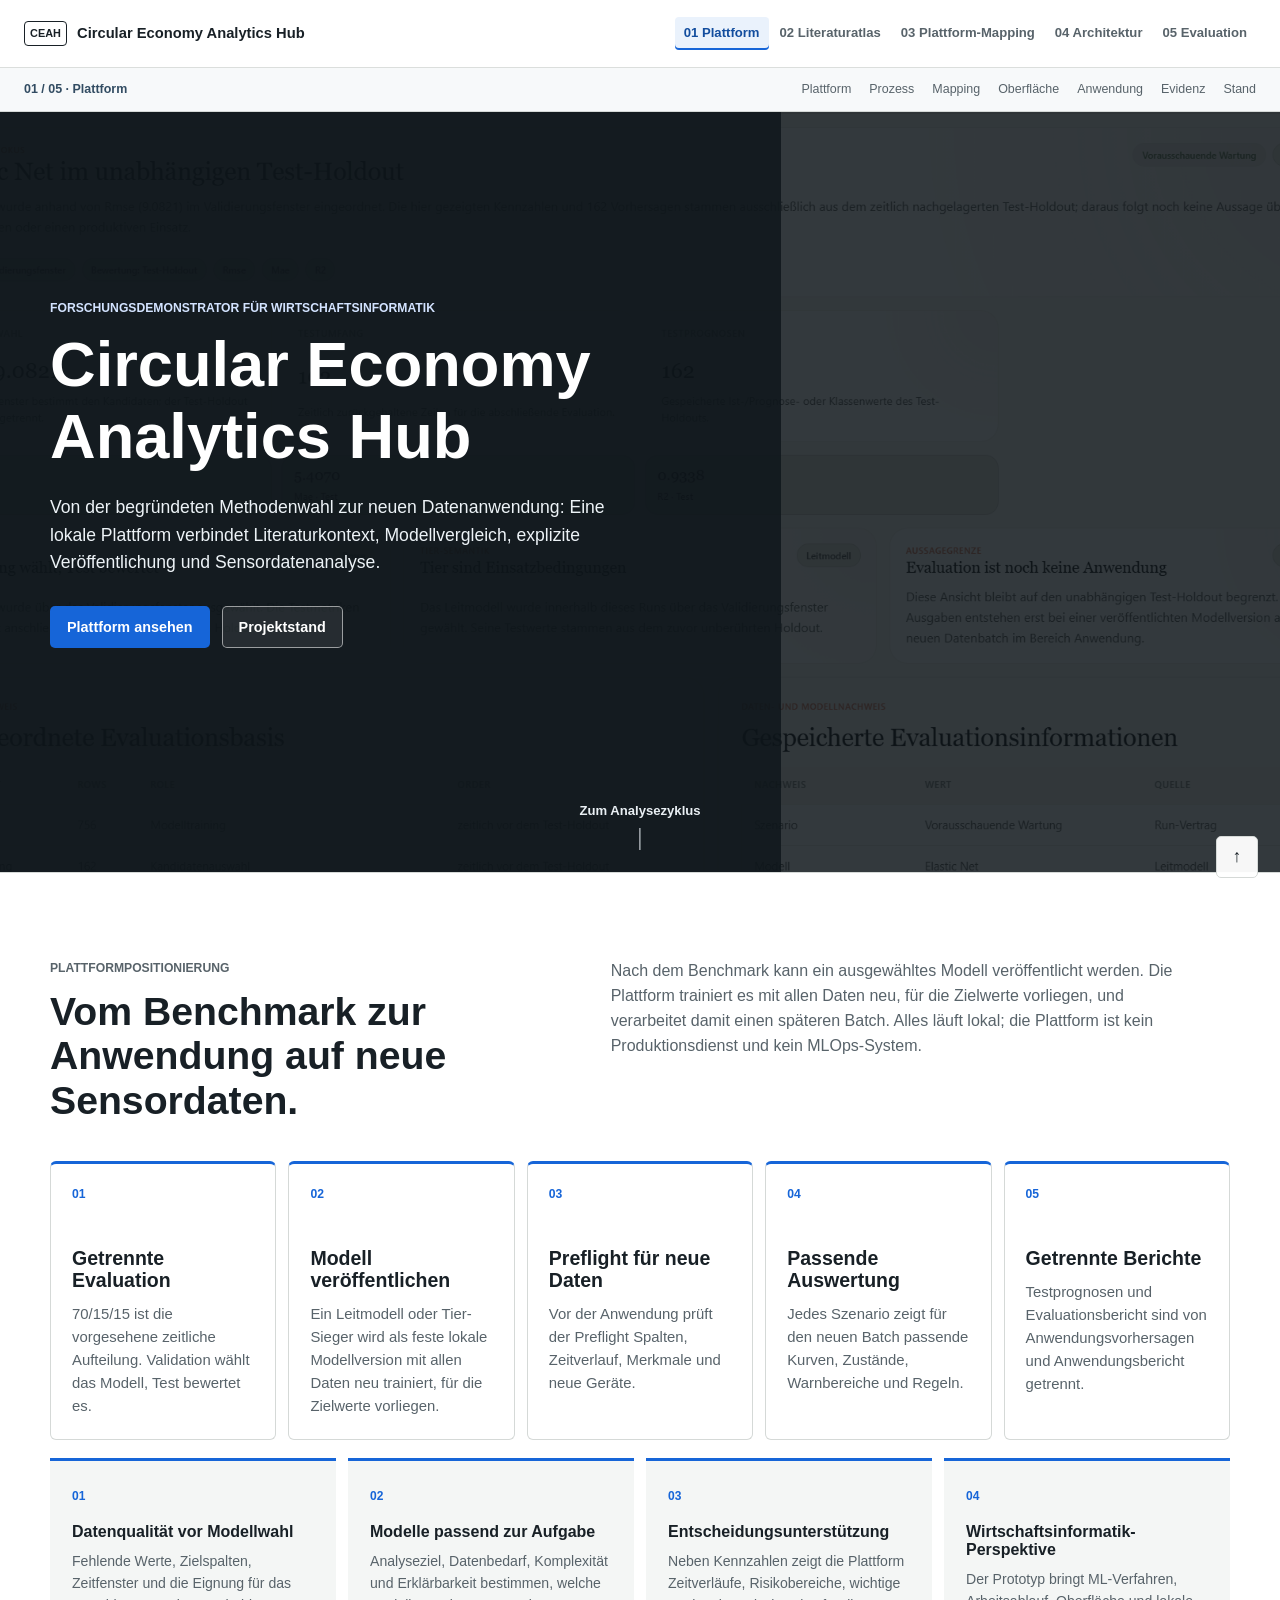
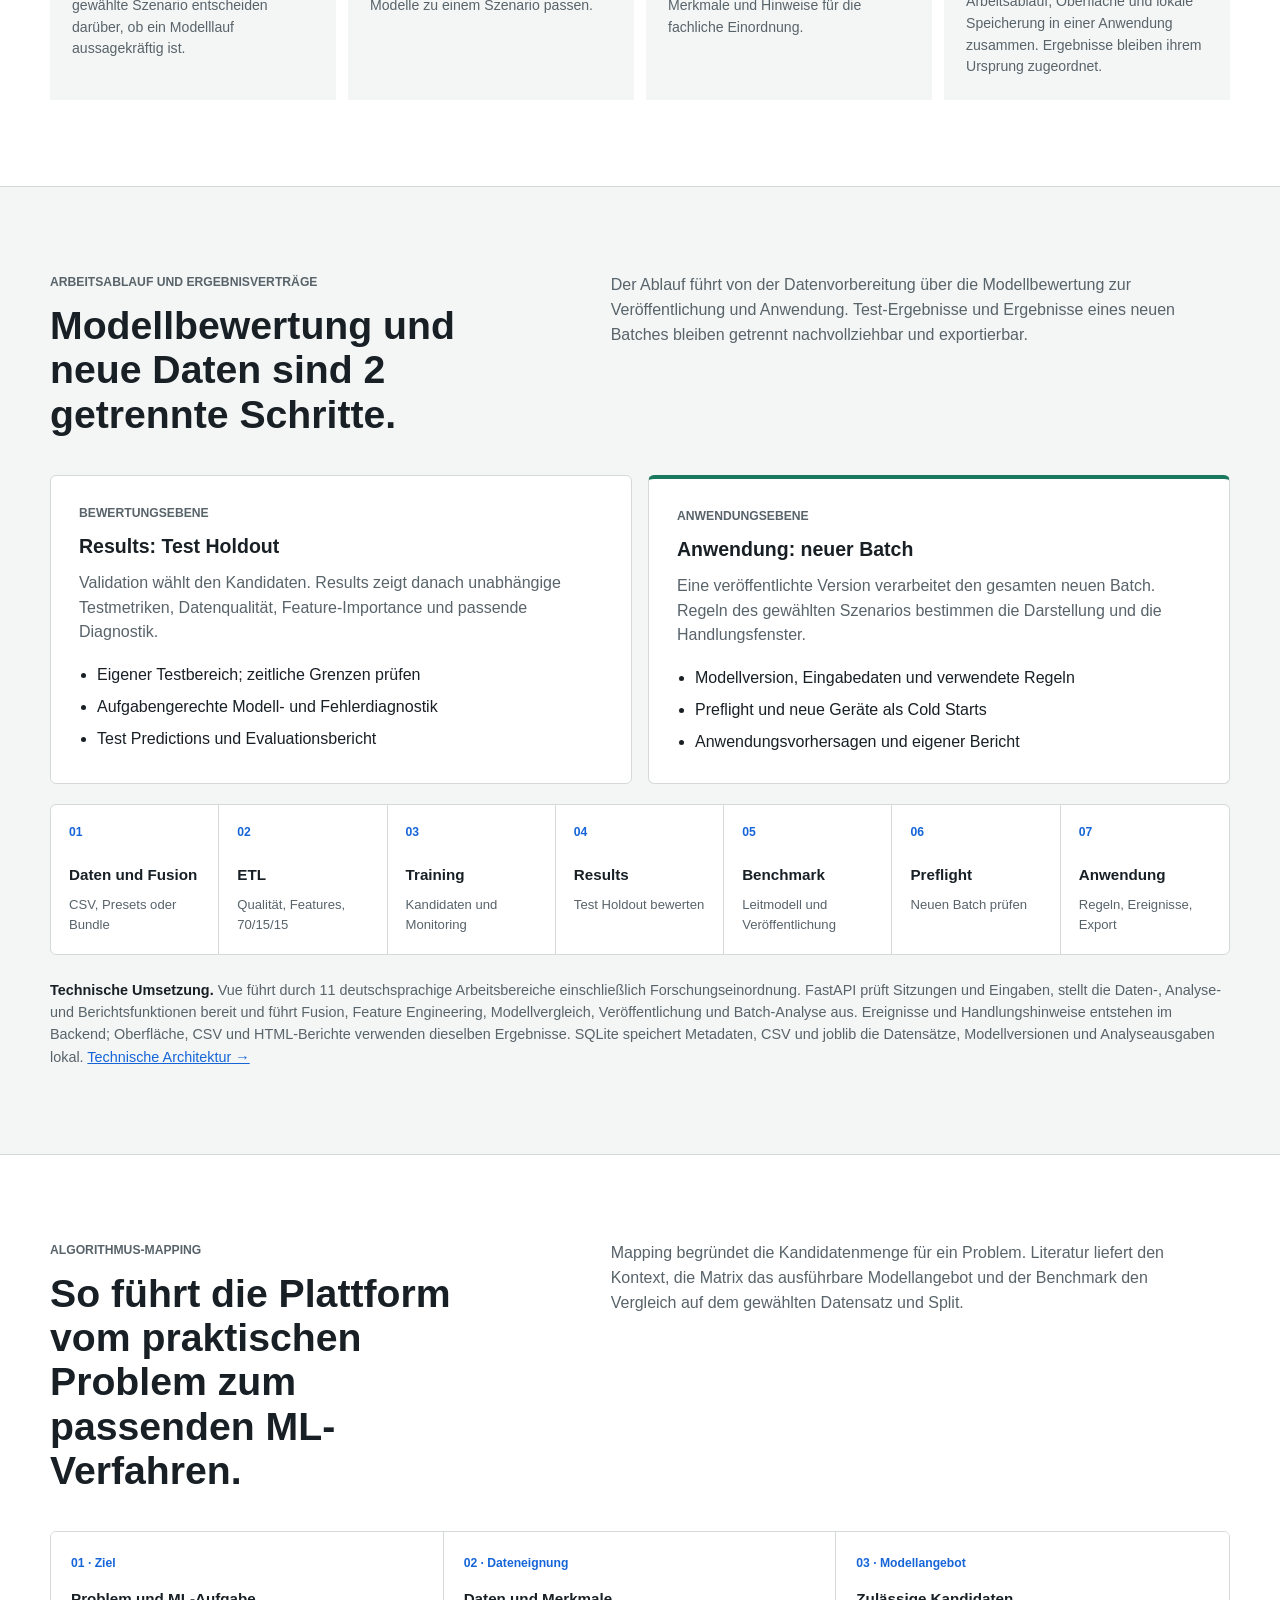
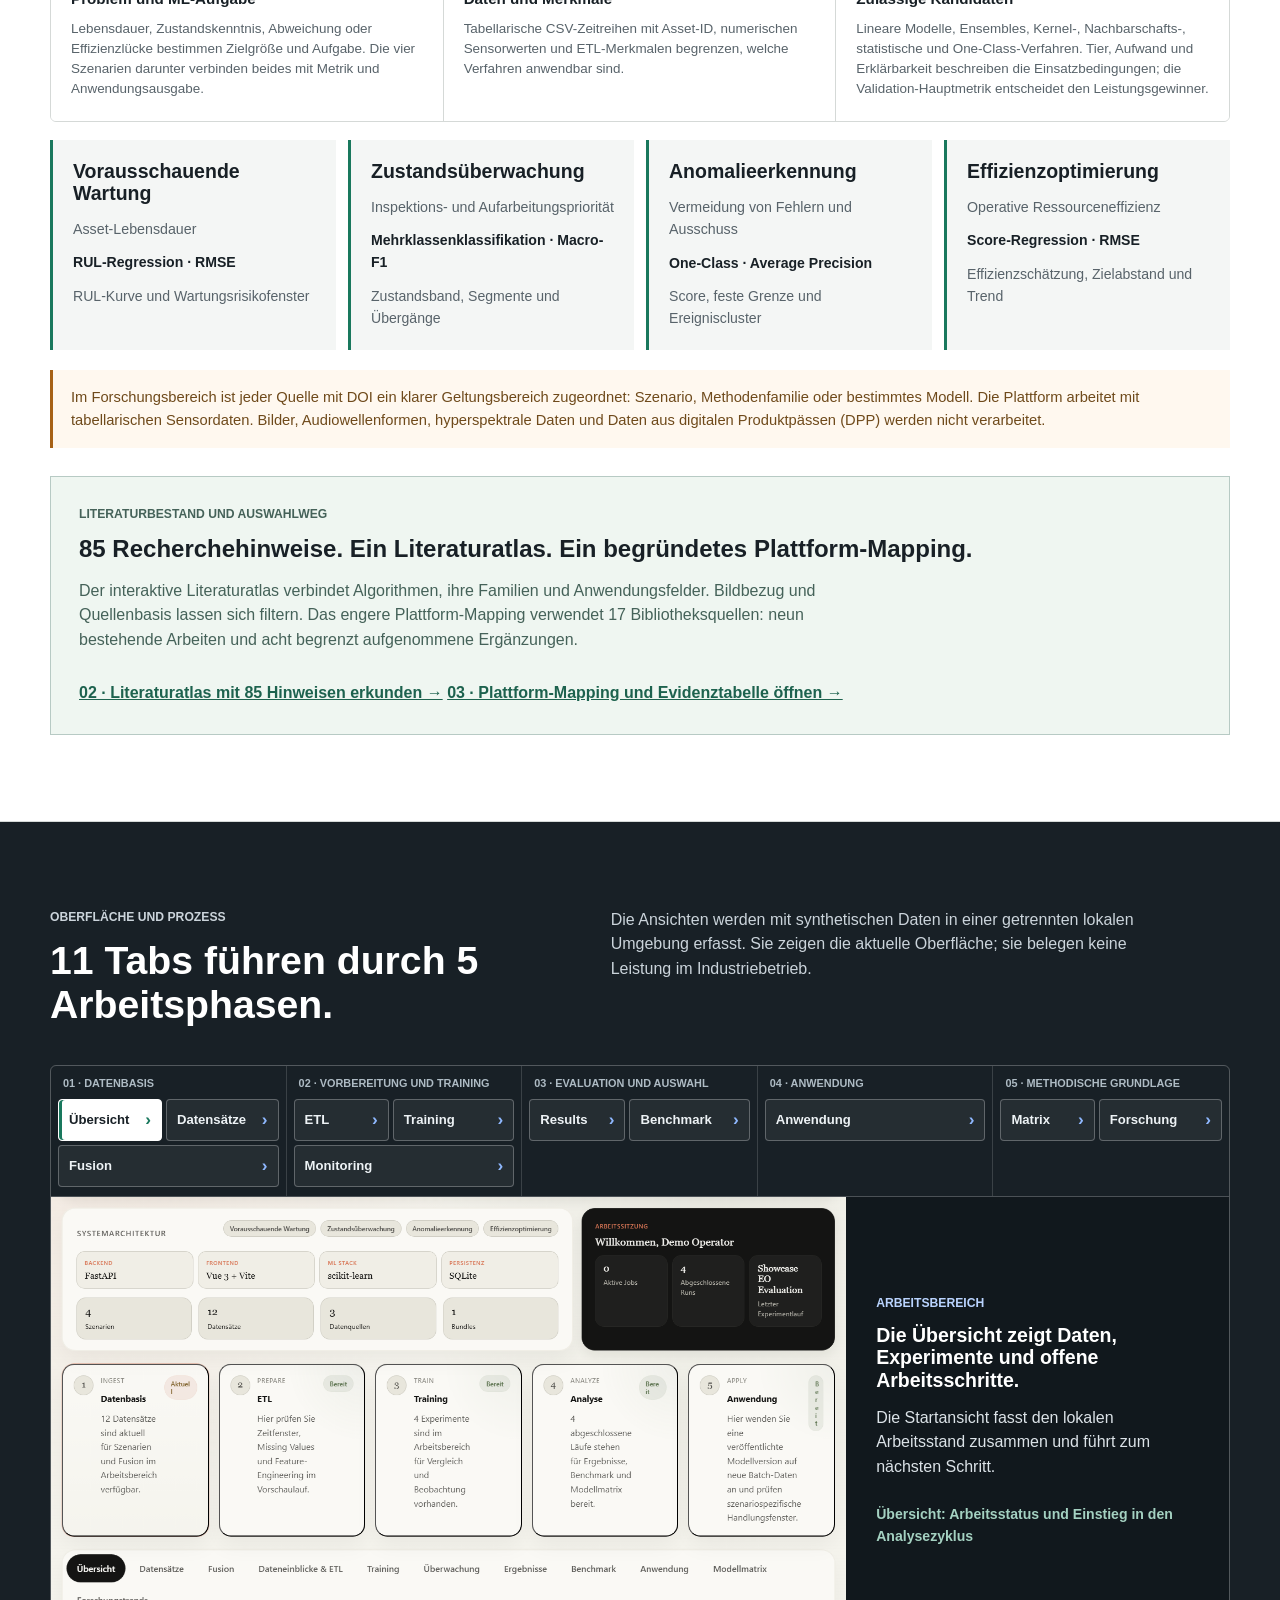
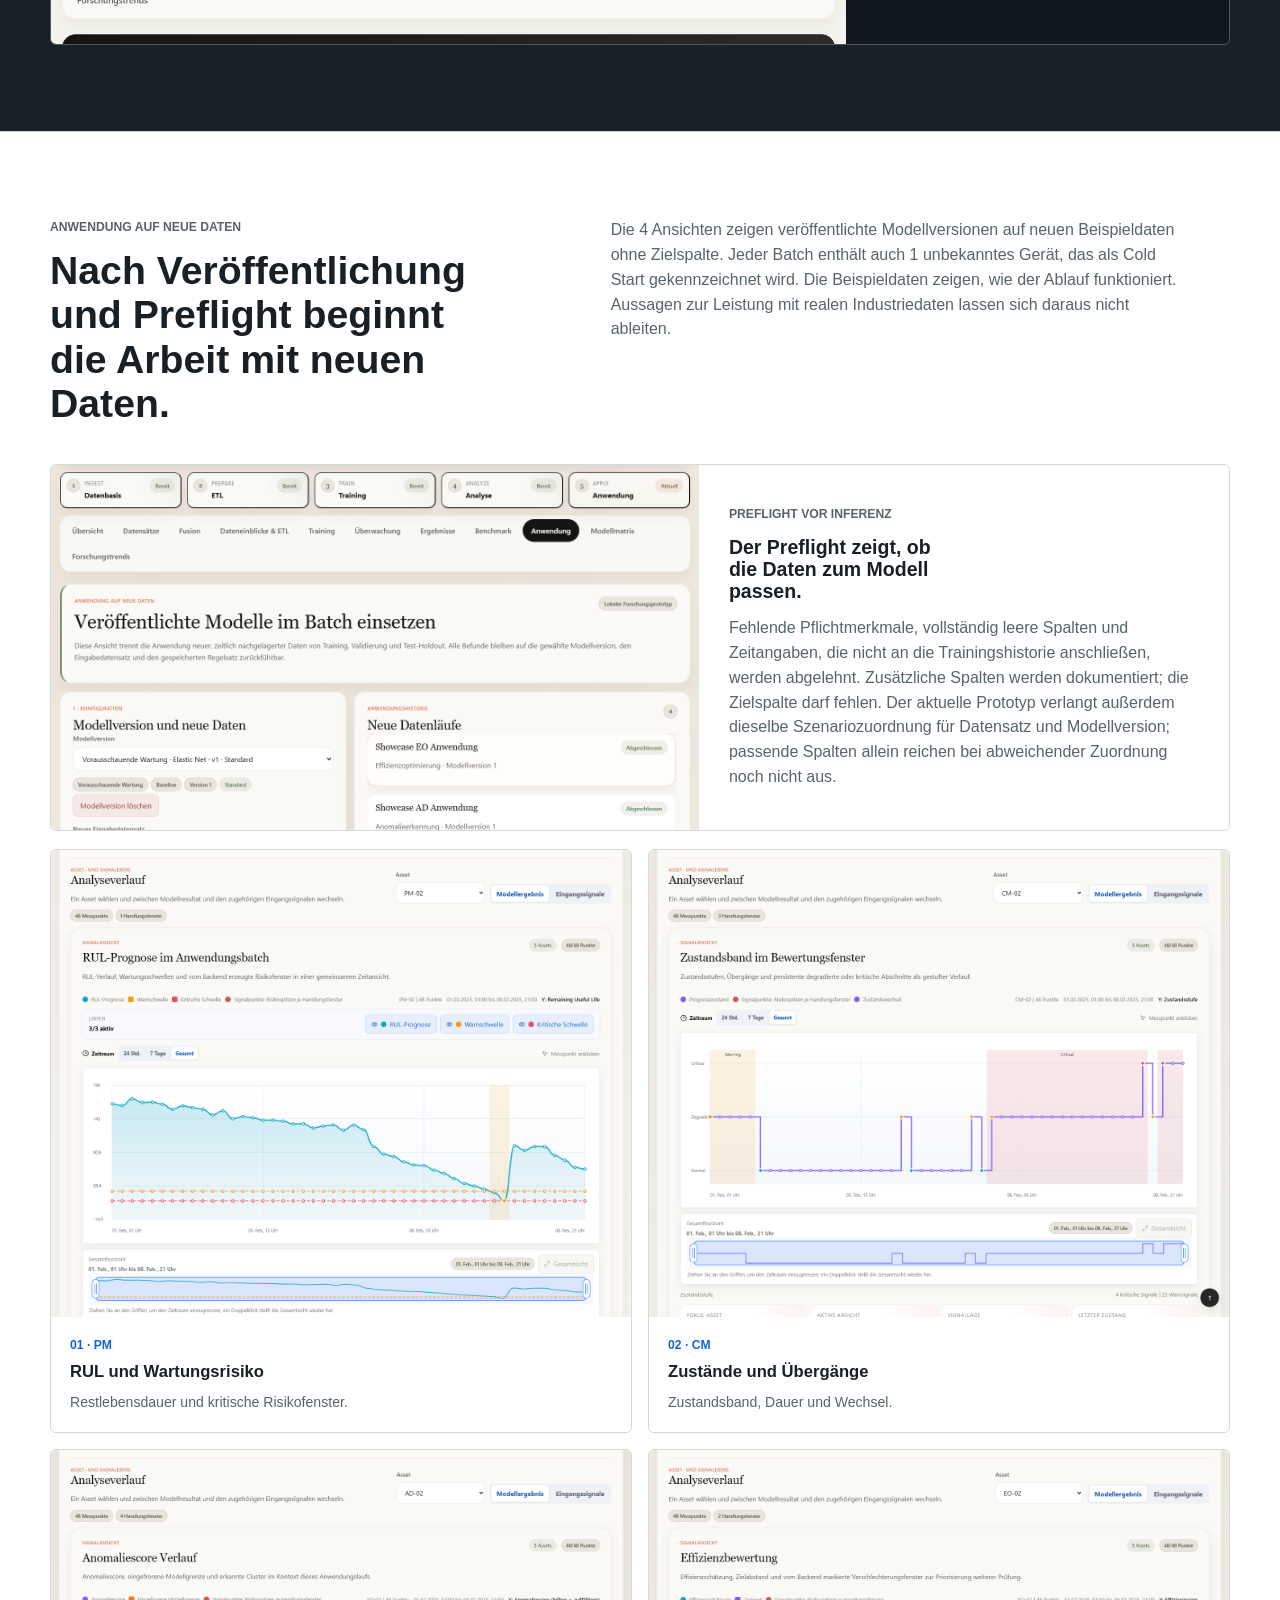
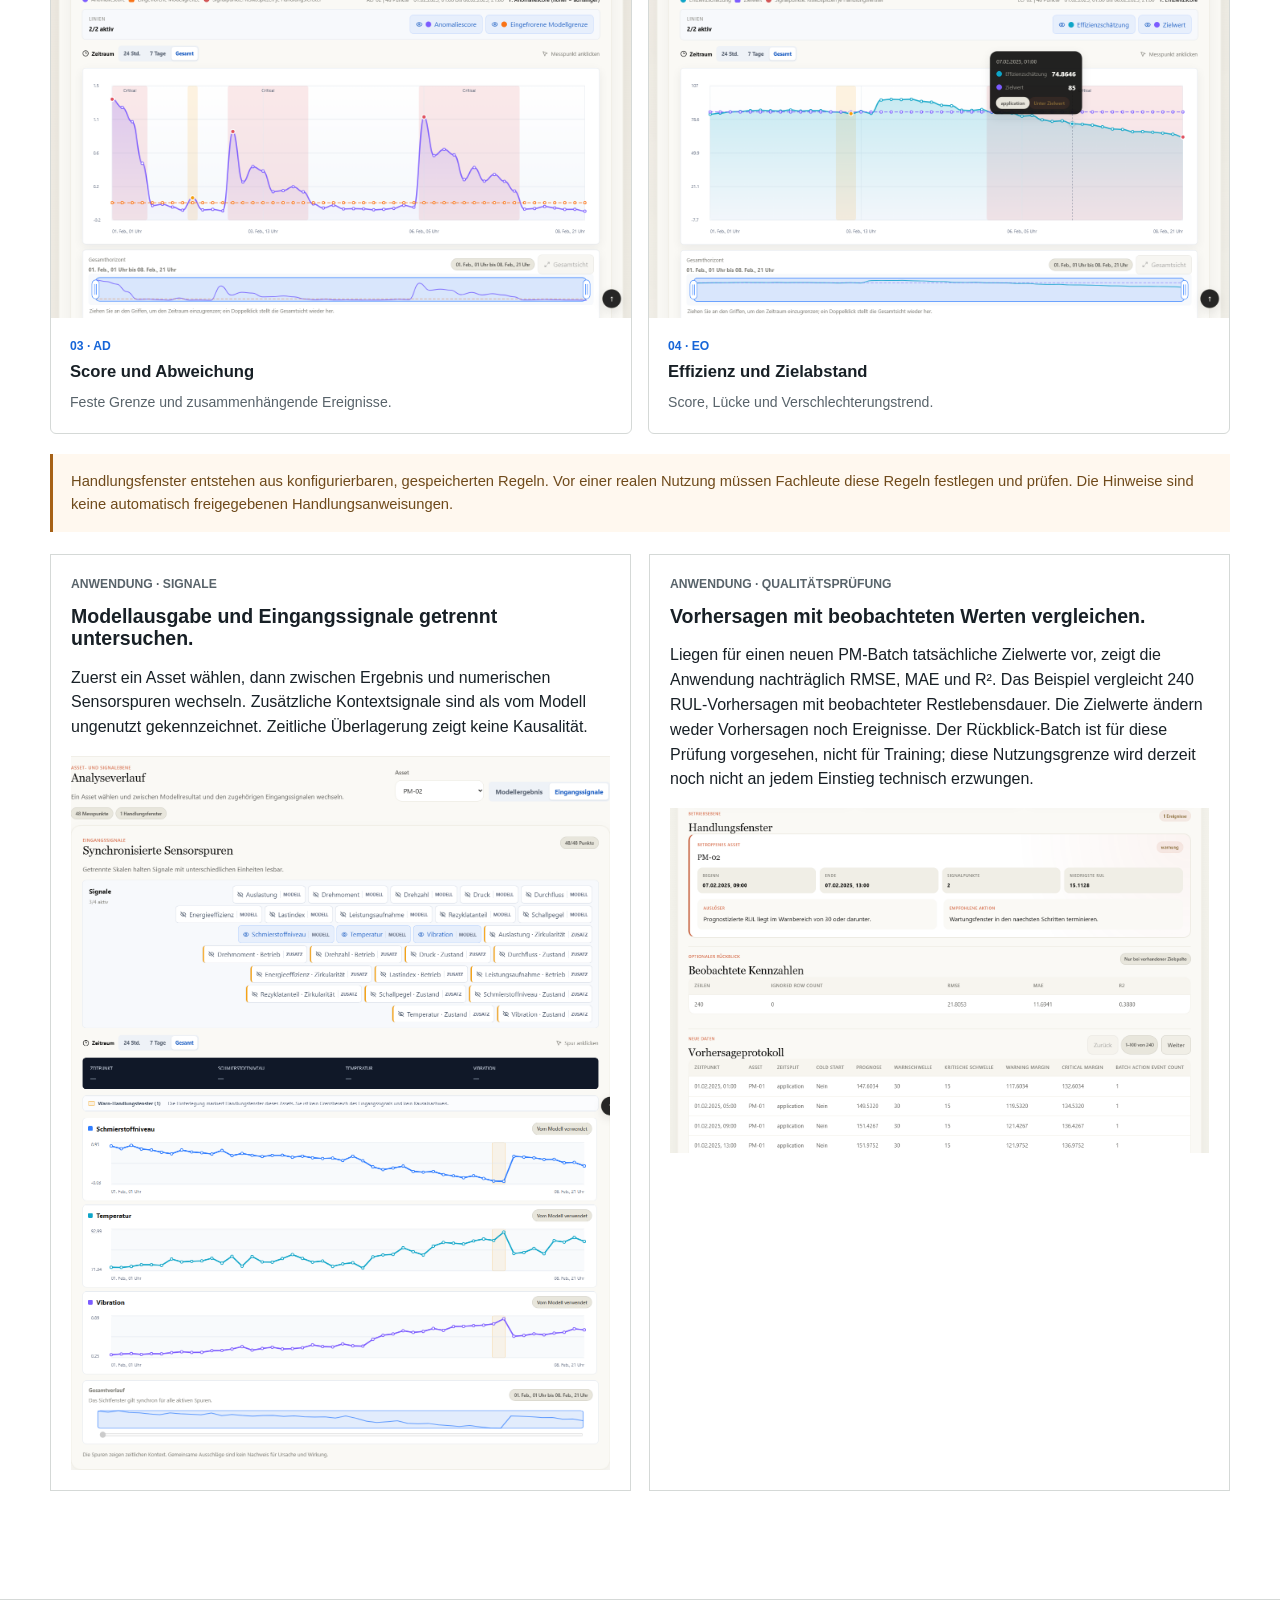
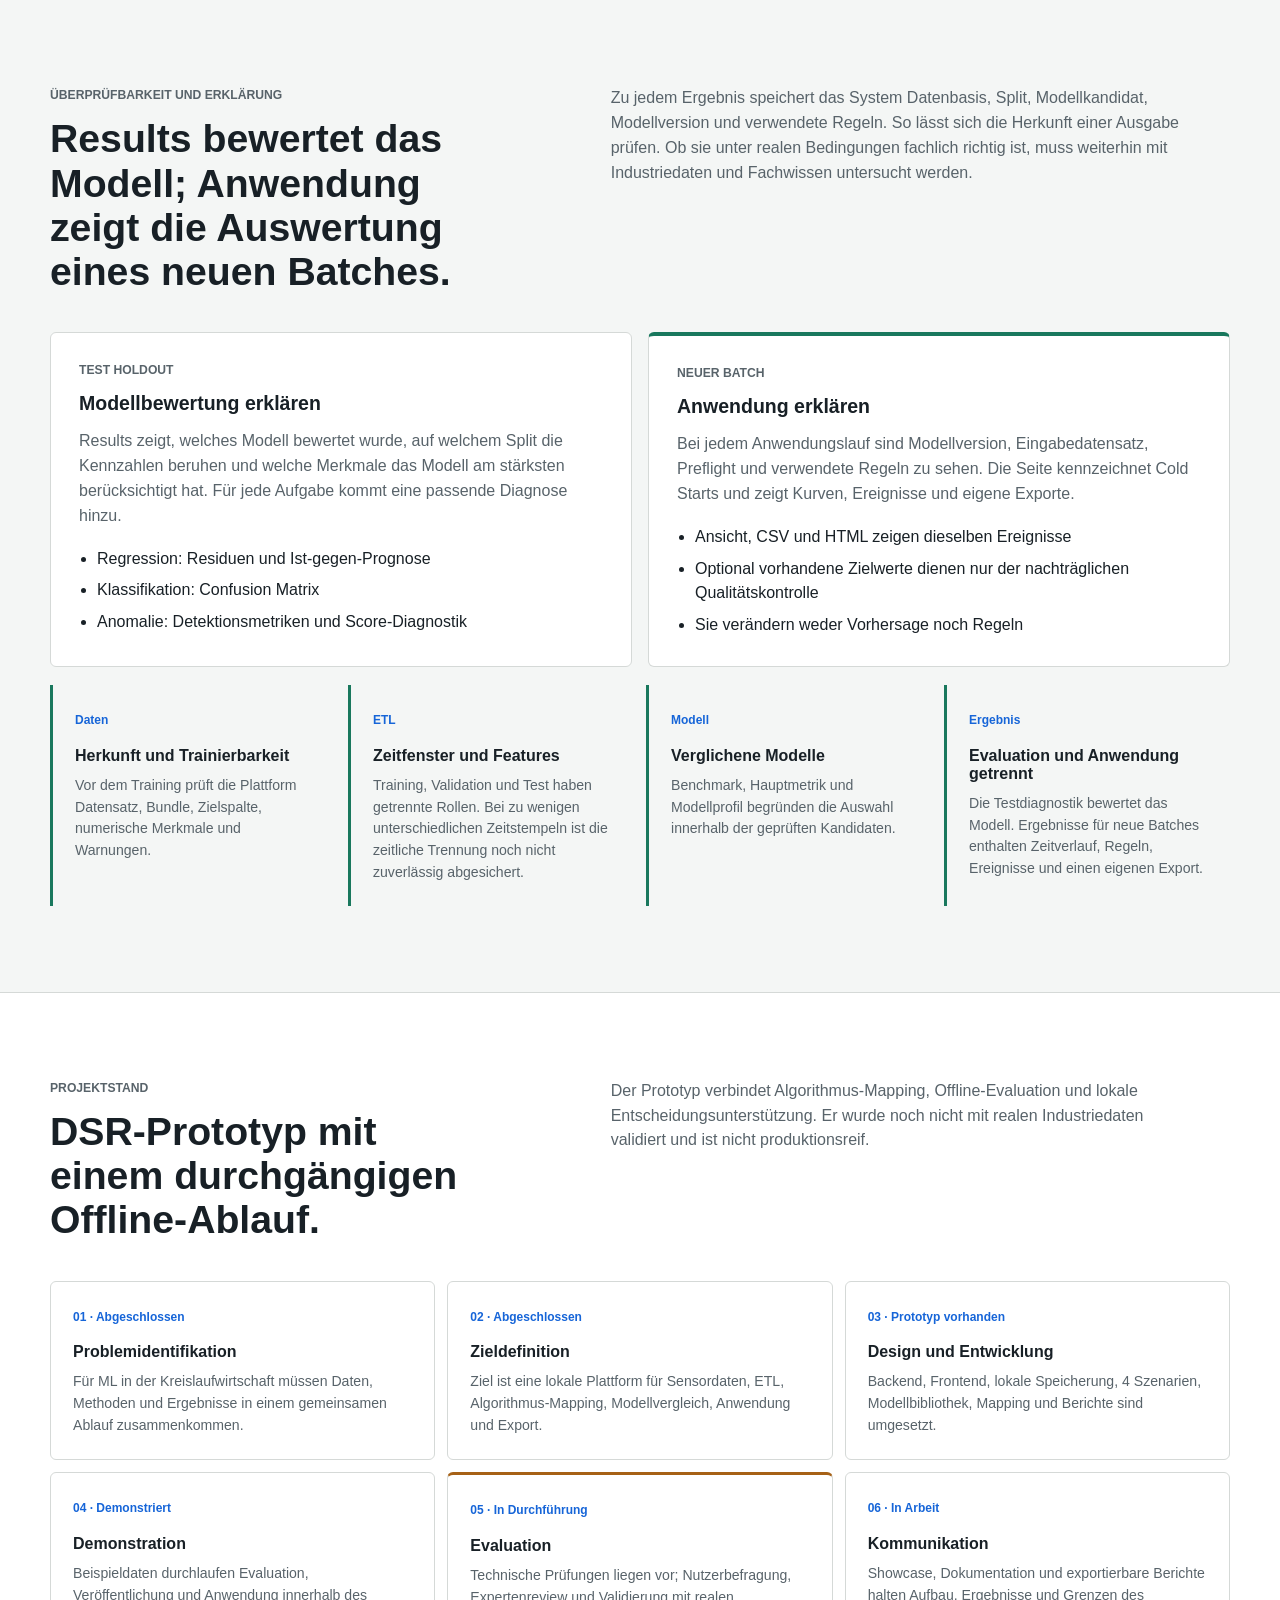
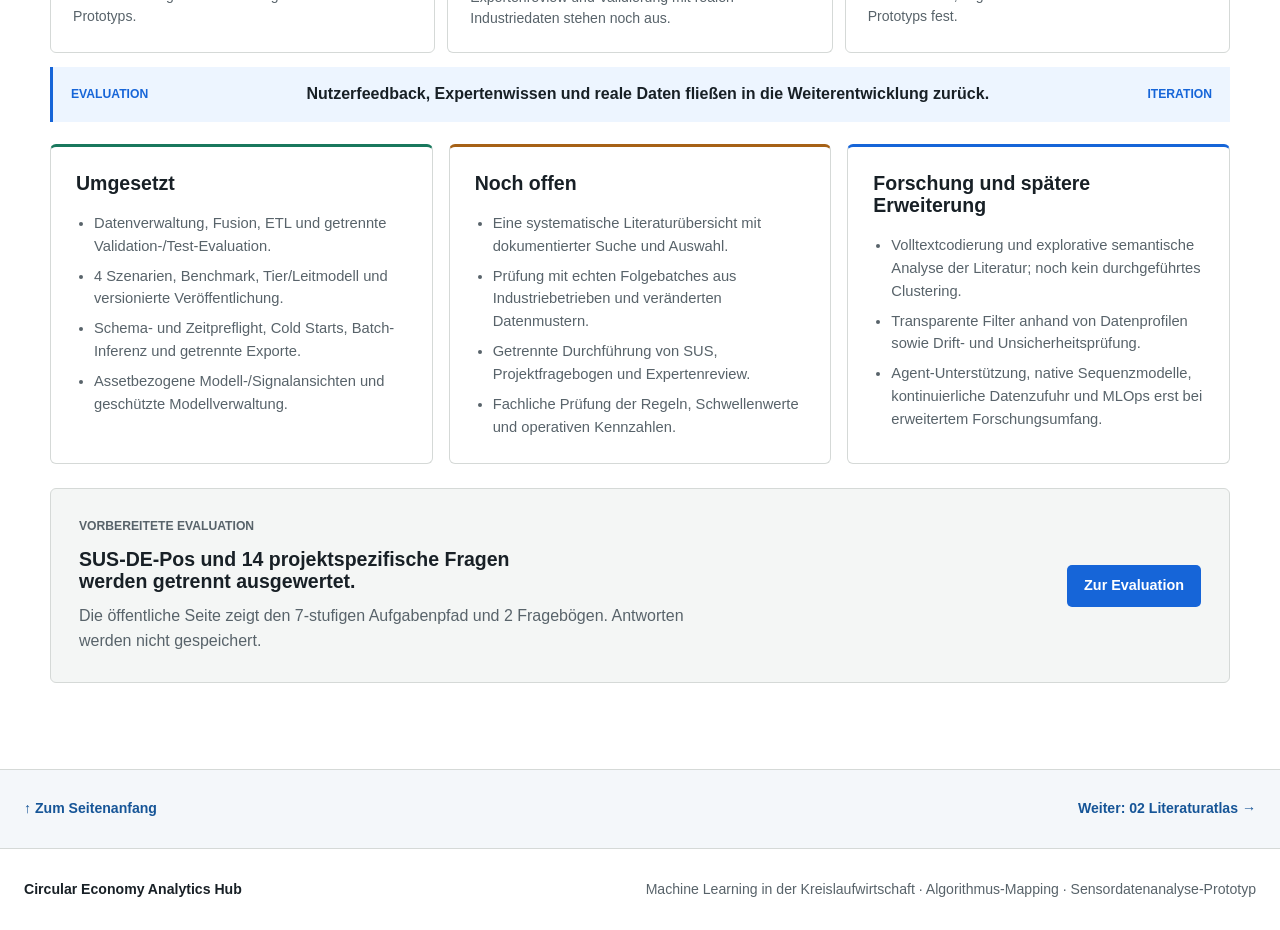
==== commit 2a80f343: "docs: refine mapping layout and literature consolidation in architecture" ====
--- a/index.html
+++ b/index.html
@@ -122,7 +122,7 @@
           </p>
         </div>
 
-        <ol class="mapping-layers mapping-criteria" aria-label="Drei Bedingungen der Kandidatenauswahl">
+        <ol class="mapping-criteria" aria-label="Drei Bedingungen der Kandidatenauswahl">
           <li><span>01 · Ziel</span><strong>Problem und ML-Aufgabe</strong><small>Lebensdauer, Zustandskenntnis, Abweichung oder Effizienzlücke bestimmen Zielgröße und Aufgabe. Die vier Szenarien darunter verbinden beides mit Metrik und Anwendungsausgabe.</small></li>
           <li><span>02 · Dateneignung</span><strong>Daten und Merkmale</strong><small>Tabellarische CSV-Zeitreihen mit Asset-ID, numerischen Sensorwerten und ETL-Merkmalen begrenzen, welche Verfahren anwendbar sind.</small></li>
           <li><span>03 · Modellangebot</span><strong>Zulässige Kandidaten</strong><small>Lineare Modelle, Ensembles, Kernel-, Nachbarschafts-, statistische und One-Class-Verfahren. Tier, Aufwand und Erklärbarkeit beschreiben die Einsatzbedingungen; die Validation-Hauptmetrik entscheidet den Leistungsgewinner.</small></li>
--- a/assets/site.css
+++ b/assets/site.css
@@ -70,7 +70,7 @@
 
 .capability-grid { display: grid; grid-template-columns: repeat(5, minmax(0, 1fr)); gap: 12px; width: min(100%, var(--container)); margin: 0 auto; }
 .capability-grid article { min-width: 0; min-height: 224px; padding: 21px; border: 1px solid var(--line); border-top: 3px solid var(--blue); border-radius: var(--radius); background: var(--paper); }
-.capability-grid span, .mapping-layers span, .process-lane span { display: block; color: var(--blue); font-size: .76rem; font-weight: 800; }
+.capability-grid span, .process-lane span { display: block; color: var(--blue); font-size: .76rem; font-weight: 800; }
 .capability-grid h3 { margin-top: 43px; }
 .capability-grid p { margin: 12px 0 0; color: var(--muted); font-size: .93rem; }
 .motivation-grid { display: grid; grid-template-columns: repeat(4, minmax(0, 1fr)); gap: 12px; width: min(100%, var(--container)); margin: 18px auto 0; }
@@ -89,21 +89,21 @@
 .system-grid { display: grid; grid-template-columns: repeat(5, minmax(0, 1fr)); width: min(100%, var(--container)); margin: 20px auto 0; overflow: hidden; border: 1px solid var(--line); border-radius: var(--radius); background: var(--paper); }
 .system-grid article { min-width: 0; min-height: 196px; padding: 20px; border-right: 1px solid var(--line); }
 .system-grid article:last-child { border-right: 0; }
-.process-lane, .mapping-layers { display: grid; grid-template-columns: repeat(7, minmax(0, 1fr)); width: min(100%, var(--container)); margin: 20px auto 0; padding: 0; list-style: none; overflow: hidden; border: 1px solid var(--line); border-radius: var(--radius); background: var(--paper); }
+.process-lane { display: grid; grid-template-columns: repeat(7, minmax(0, 1fr)); width: min(100%, var(--container)); margin: 20px auto 0; padding: 0; list-style: none; overflow: hidden; border: 1px solid var(--line); border-radius: var(--radius); background: var(--paper); }
 .process-lane li { min-width: 0; min-height: 144px; padding: 18px; border-right: 1px solid var(--line); }
 .process-lane li:last-child { border-right: 0; }
-.process-lane strong, .mapping-layers strong { display: block; margin-top: 22px; font-size: .95rem; }
-.process-lane small, .mapping-layers small { display: block; margin-top: 8px; color: var(--muted); font-size: .82rem; }
-
-.mapping-layers { grid-template-columns: repeat(6, minmax(0, 1fr)); }
-.mapping-layers li { min-width: 0; min-height: 205px; padding: 21px; border-right: 1px solid var(--line); }
-.mapping-layers li:last-child { border-right: 0; background: #edf5ff; }
+.process-lane strong { display: block; margin-top: 22px; font-size: .95rem; }
+.process-lane small { display: block; margin-top: 8px; color: var(--muted); font-size: .82rem; }
+
 .system-summary { width: min(100%, var(--container)); margin: 24px auto 0; color: var(--muted); font-size: .9rem; }
 .system-summary strong { color: var(--ink); }
 .system-summary a { color: var(--blue); }
-.mapping-criteria { grid-template-columns: repeat(3, minmax(0, 1fr)); }
-.mapping-criteria li { min-height: 0; }
-.mapping-criteria strong { margin-top: 12px; }
+.mapping-criteria { display: grid; grid-template-columns: repeat(3, minmax(0, 1fr)); width: min(100%, var(--container)); margin: 20px auto 0; padding: 0; list-style: none; overflow: hidden; border: 1px solid var(--line); border-radius: var(--radius); background: var(--paper); }
+.mapping-criteria li { min-width: 0; min-height: 0; padding: 22px 20px; border-right: 1px solid var(--line); background: var(--paper); }
+.mapping-criteria li:last-child { border-right: 0; background: var(--paper); }
+.mapping-criteria span { display: block; color: var(--blue); font-size: .76rem; font-weight: 800; }
+.mapping-criteria strong { display: block; margin-top: 14px; font-size: .95rem; }
+.mapping-criteria small { display: block; margin-top: 8px; color: var(--muted); font-size: .84rem; line-height: 1.5; }
 .scenario-map { display: grid; grid-template-columns: repeat(4, minmax(0, 1fr)); gap: 12px; width: min(100%, var(--container)); margin: 18px auto 0; }
 .scenario-map article { min-width: 0; min-height: 188px; padding: 20px; border-left: 3px solid var(--green); background: var(--mist); }
 .scenario-map p { margin: 14px 0 0; color: var(--muted); font-size: .89rem; }
@@ -188,9 +188,6 @@
   .process-lane { grid-template-columns: repeat(4, minmax(0, 1fr)); }
   .process-lane li:nth-child(4) { border-right: 0; }
   .process-lane li:nth-child(-n+4) { border-bottom: 1px solid var(--line); }
-  .mapping-layers { grid-template-columns: repeat(3, minmax(0, 1fr)); }
-  .mapping-layers li:nth-child(3) { border-right: 0; }
-  .mapping-layers li:nth-child(-n+3) { border-bottom: 1px solid var(--line); }
   .scenario-map { grid-template-columns: repeat(2, minmax(0, 1fr)); }
   .workflow-phase-list { grid-template-columns: repeat(3, minmax(0, 1fr)); }
   .workflow-phase:nth-child(3) { border-right: 0; }
@@ -213,6 +210,9 @@
   .system-grid article:nth-child(even) { border-right: 0; }
   .system-grid article:nth-child(4) { border-bottom: 1px solid var(--line); }
   .capability-grid { grid-template-columns: repeat(2, minmax(0, 1fr)); }
+  .mapping-criteria { grid-template-columns: 1fr; }
+  .mapping-criteria li { border-right: 0; border-bottom: 1px solid var(--line); }
+  .mapping-criteria li:last-child { border-bottom: 0; }
   .scenario-gallery { grid-template-columns: 1fr; }
   .workflow-phase-list { grid-template-columns: repeat(2, minmax(0, 1fr)); }
   .workflow-phase { border-right: 1px solid rgba(255, 255, 255, .15); }
@@ -233,12 +233,12 @@
   h2 { font-size: 1.68rem; }
   .hero-actions { flex-direction: column; align-items: stretch; }
   .primary-action, .secondary-action { width: 100%; }
-  .capability-grid, .motivation-grid, .system-grid, .scenario-map, .process-lane, .mapping-layers, .evidence-chain, .dsr-grid { grid-template-columns: 1fr; }
+  .capability-grid, .motivation-grid, .system-grid, .scenario-map, .process-lane, .mapping-criteria, .evidence-chain, .dsr-grid { grid-template-columns: 1fr; }
   .capability-grid article { min-height: 0; }
   .capability-grid h3 { margin-top: 32px; }
-  .process-lane li, .mapping-layers li { min-height: 0; border-right: 0; border-bottom: 1px solid var(--line); }
-  .process-lane li:last-child, .mapping-layers li:last-child { border-bottom: 0; }
-  .process-lane li:nth-child(-n+4), .mapping-layers li:nth-child(-n+3) { border-bottom: 1px solid var(--line); }
+  .process-lane li { min-height: 0; border-right: 0; border-bottom: 1px solid var(--line); }
+  .process-lane li:last-child { border-bottom: 0; }
+  .process-lane li:nth-child(-n+4) { border-bottom: 1px solid var(--line); }
   .scenario-gallery article { grid-template-columns: 1fr; }
   .workflow-screen figure img, .application-detail img { aspect-ratio: 4 / 3; }
   .workflow-copy, .application-detail > div { padding: 22px; }
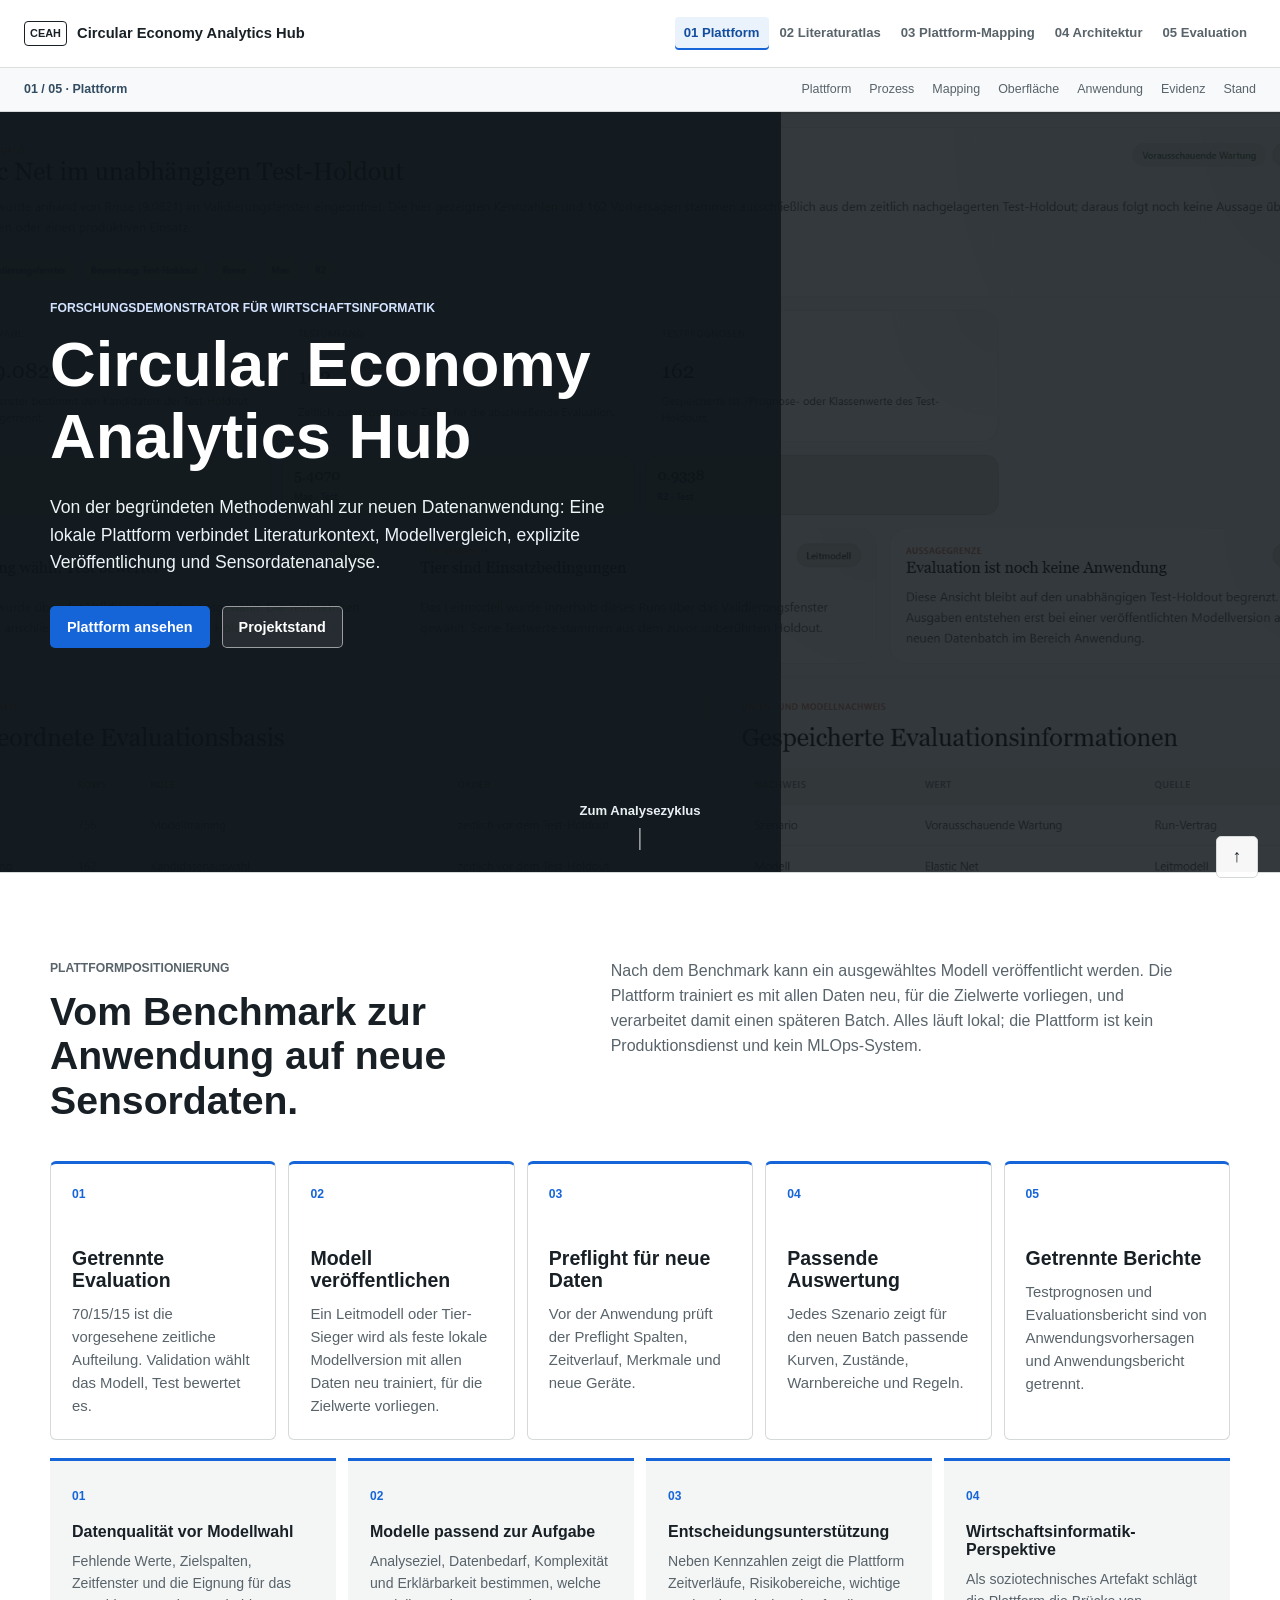
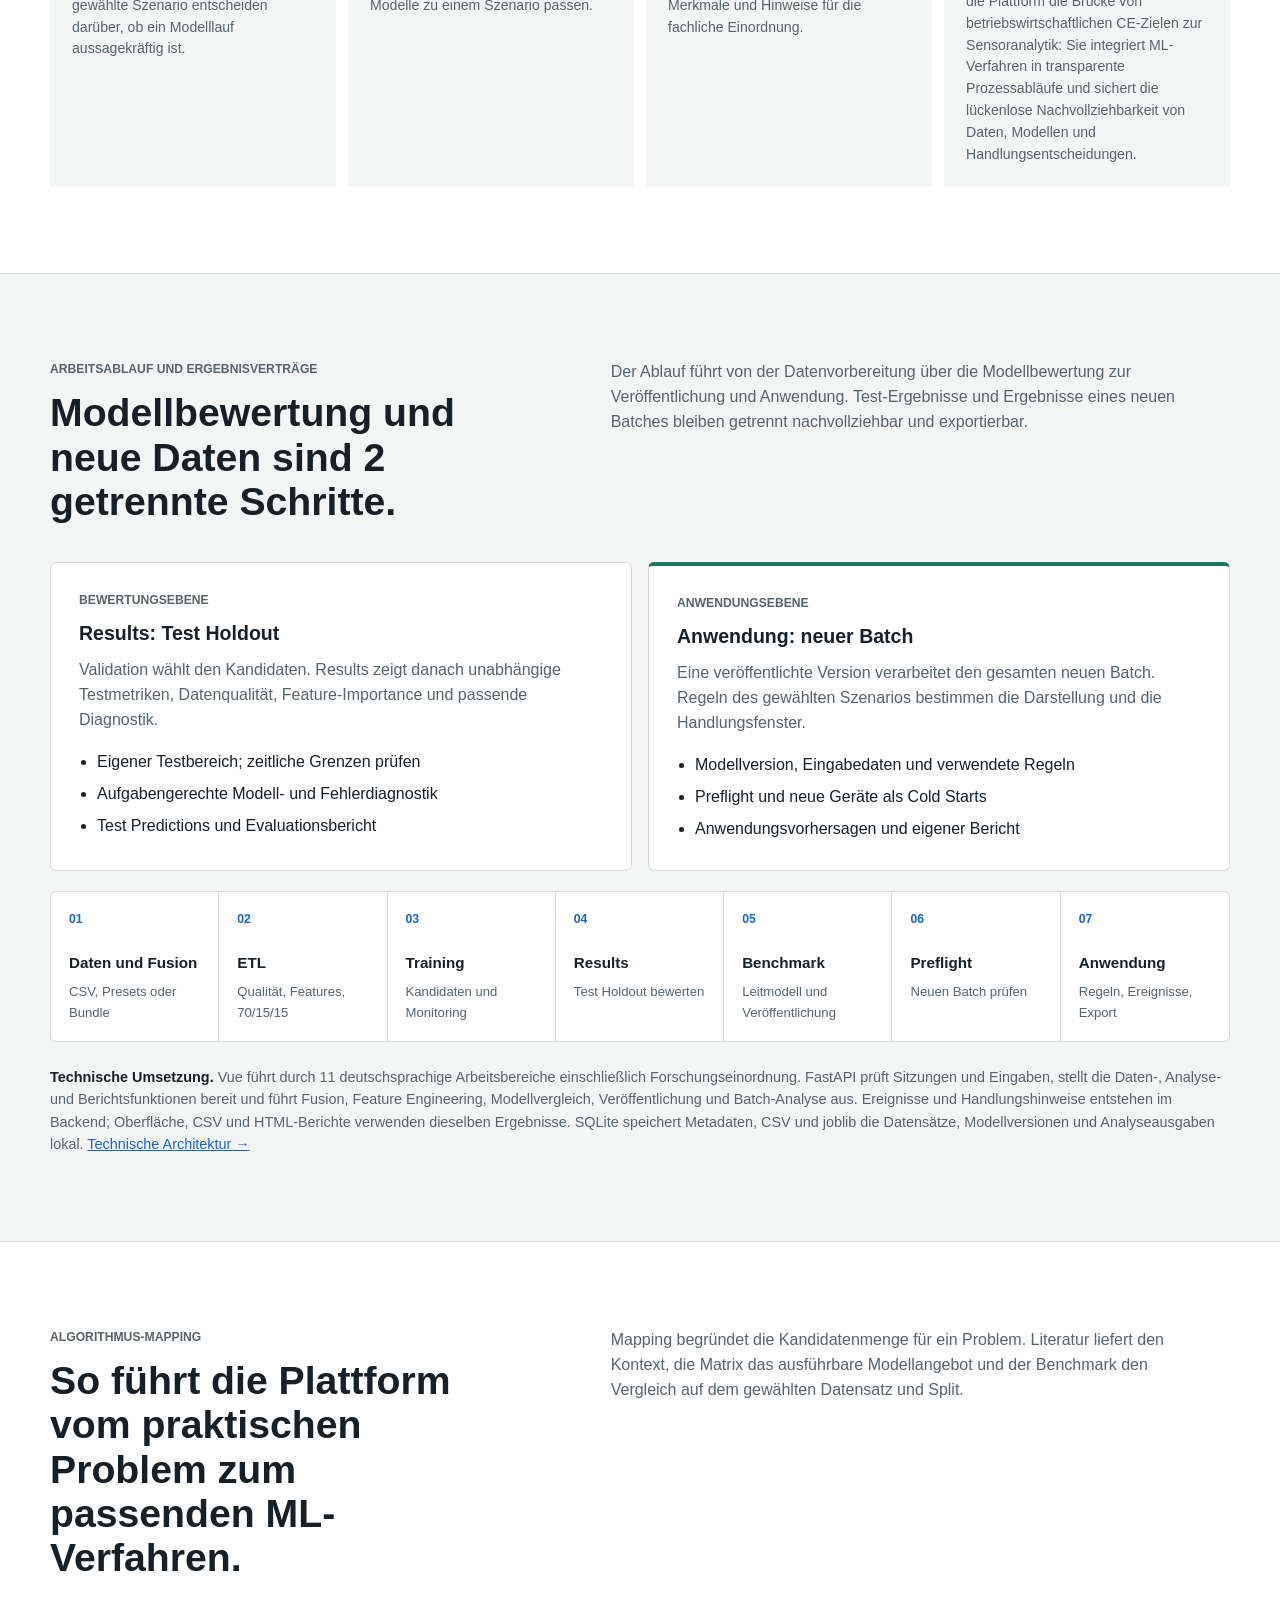
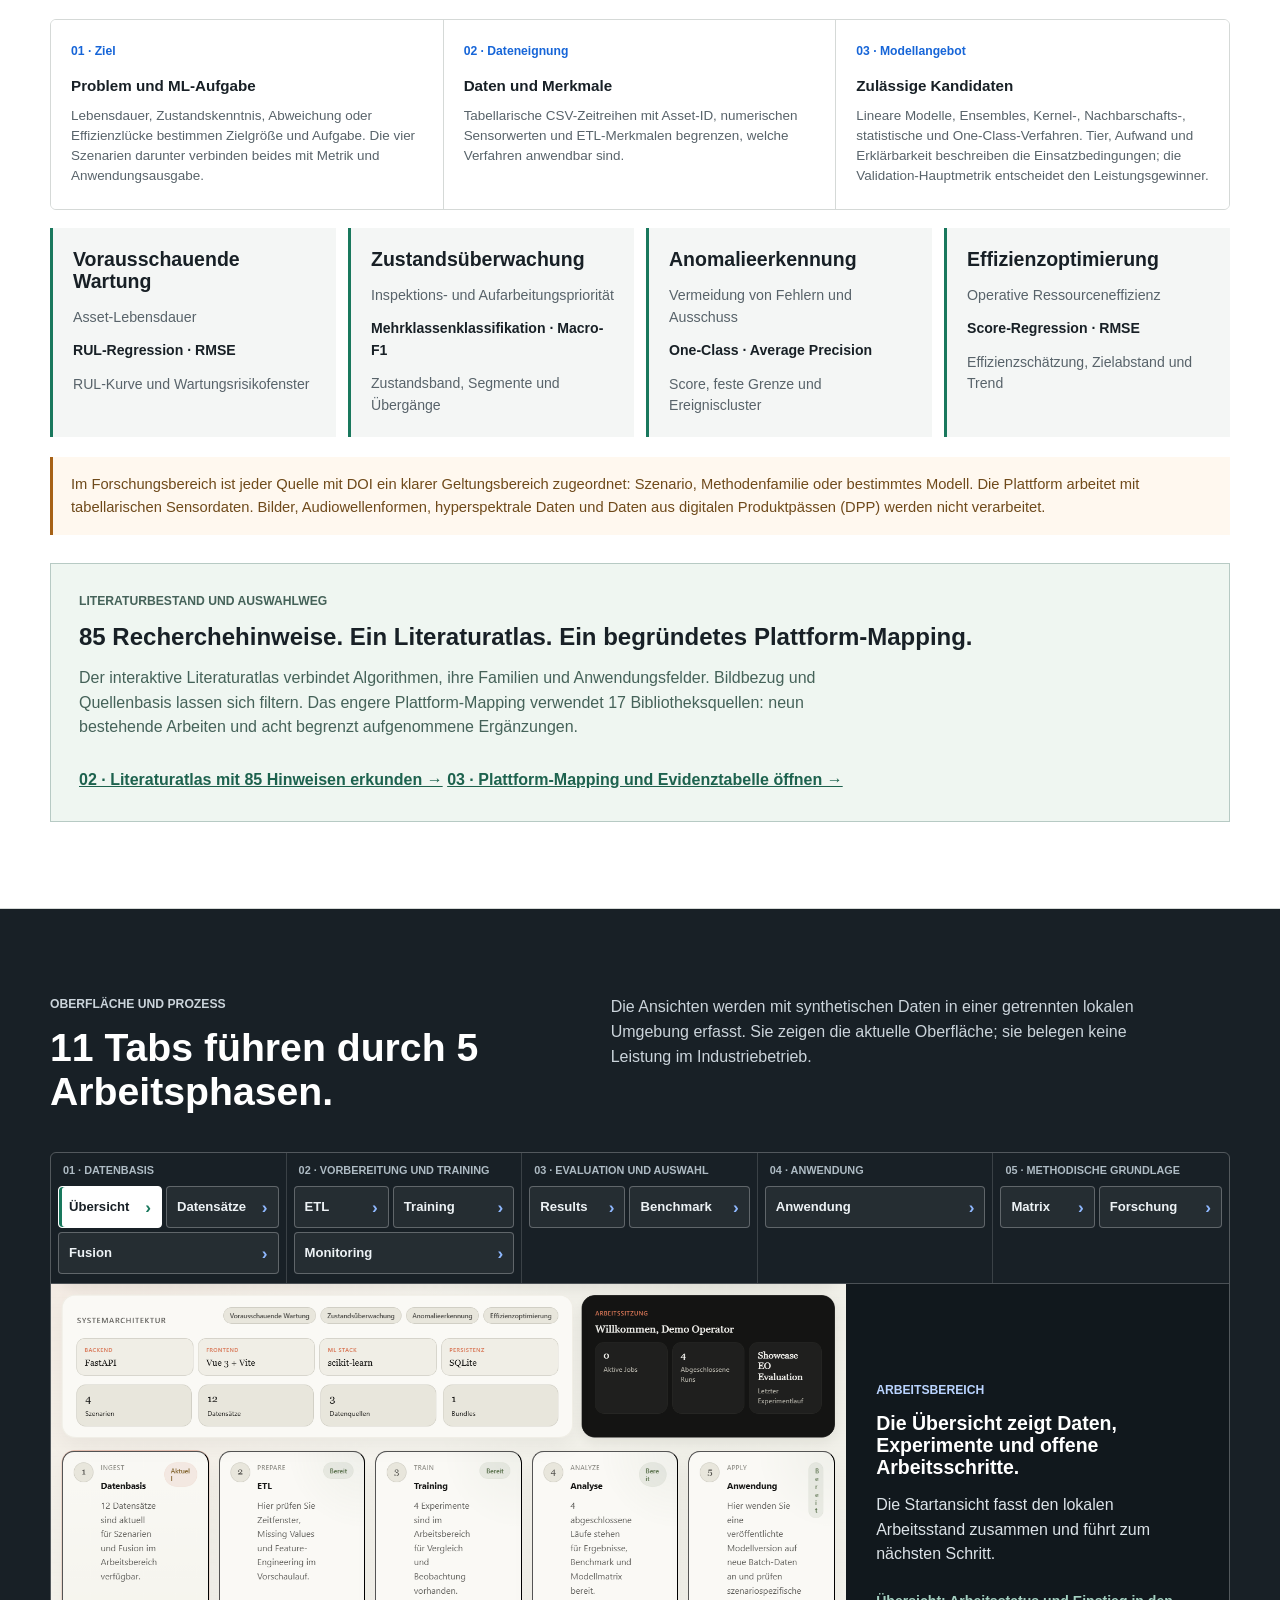
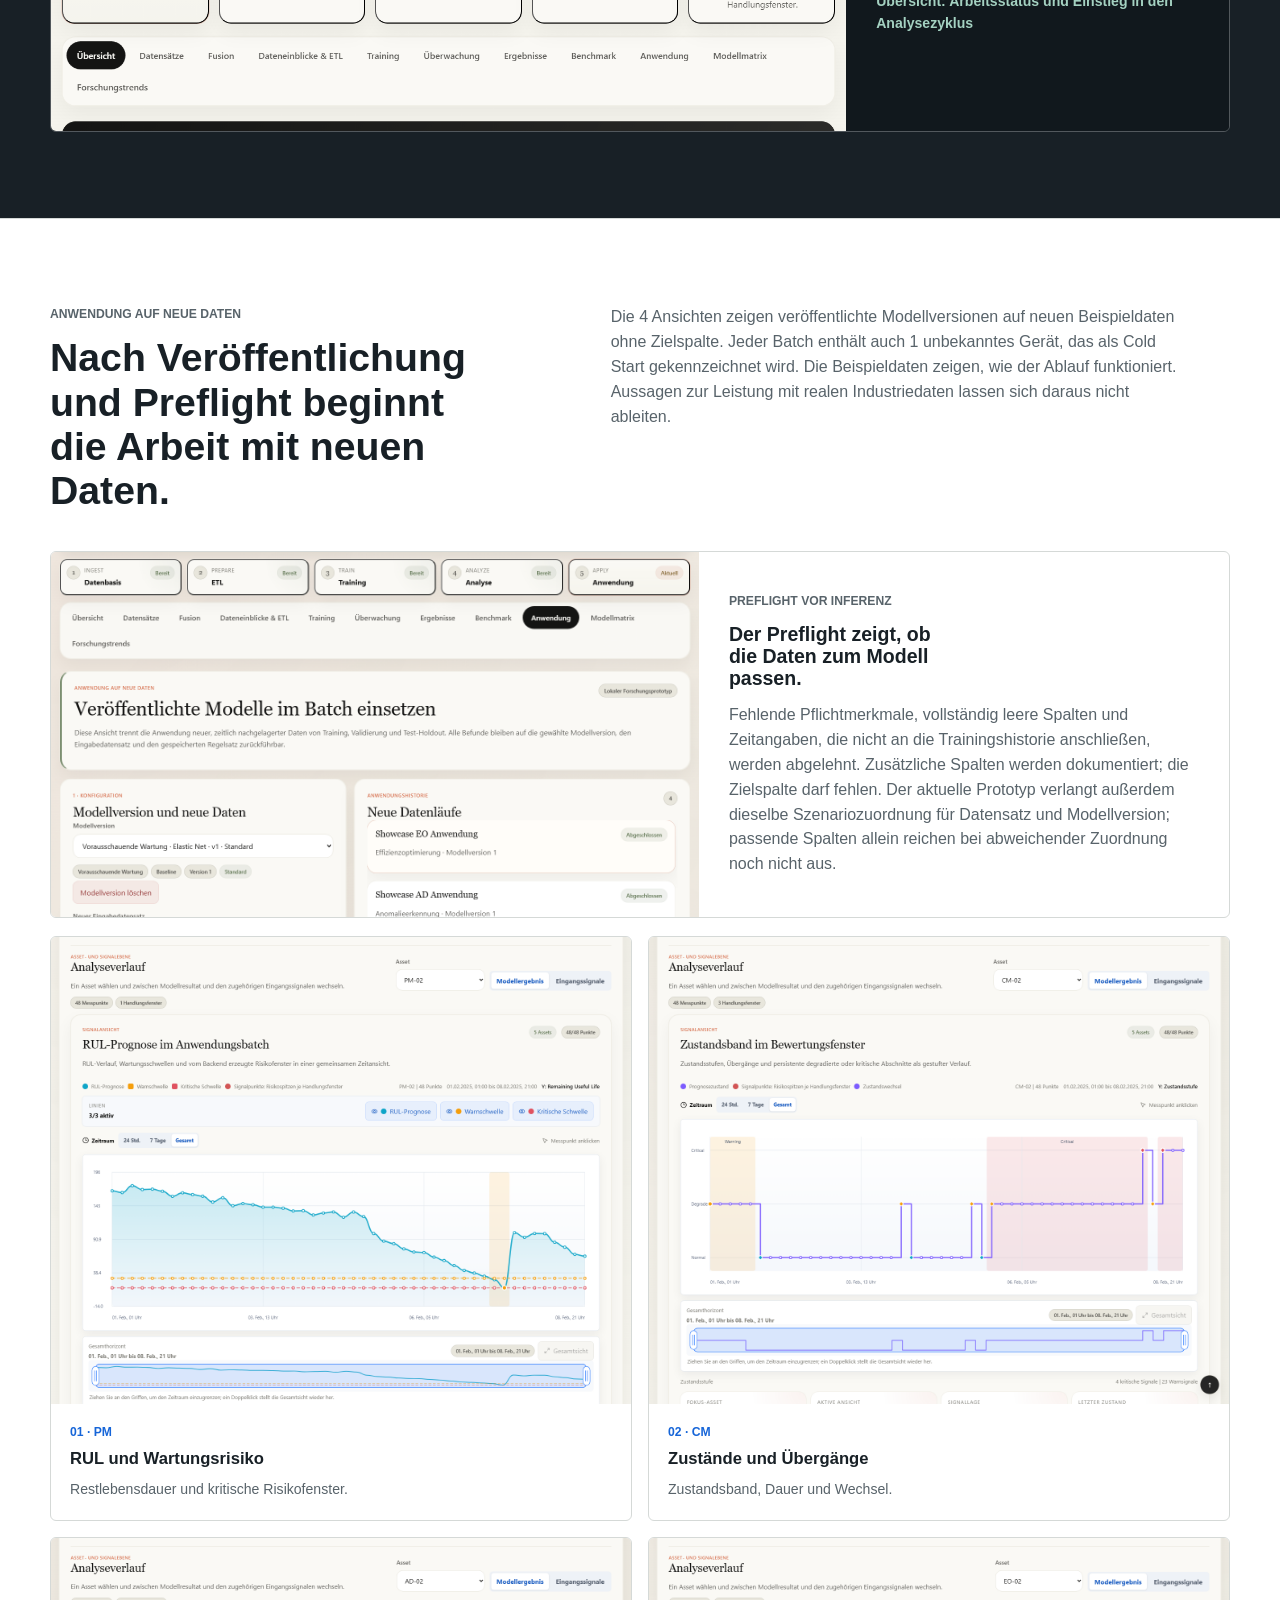
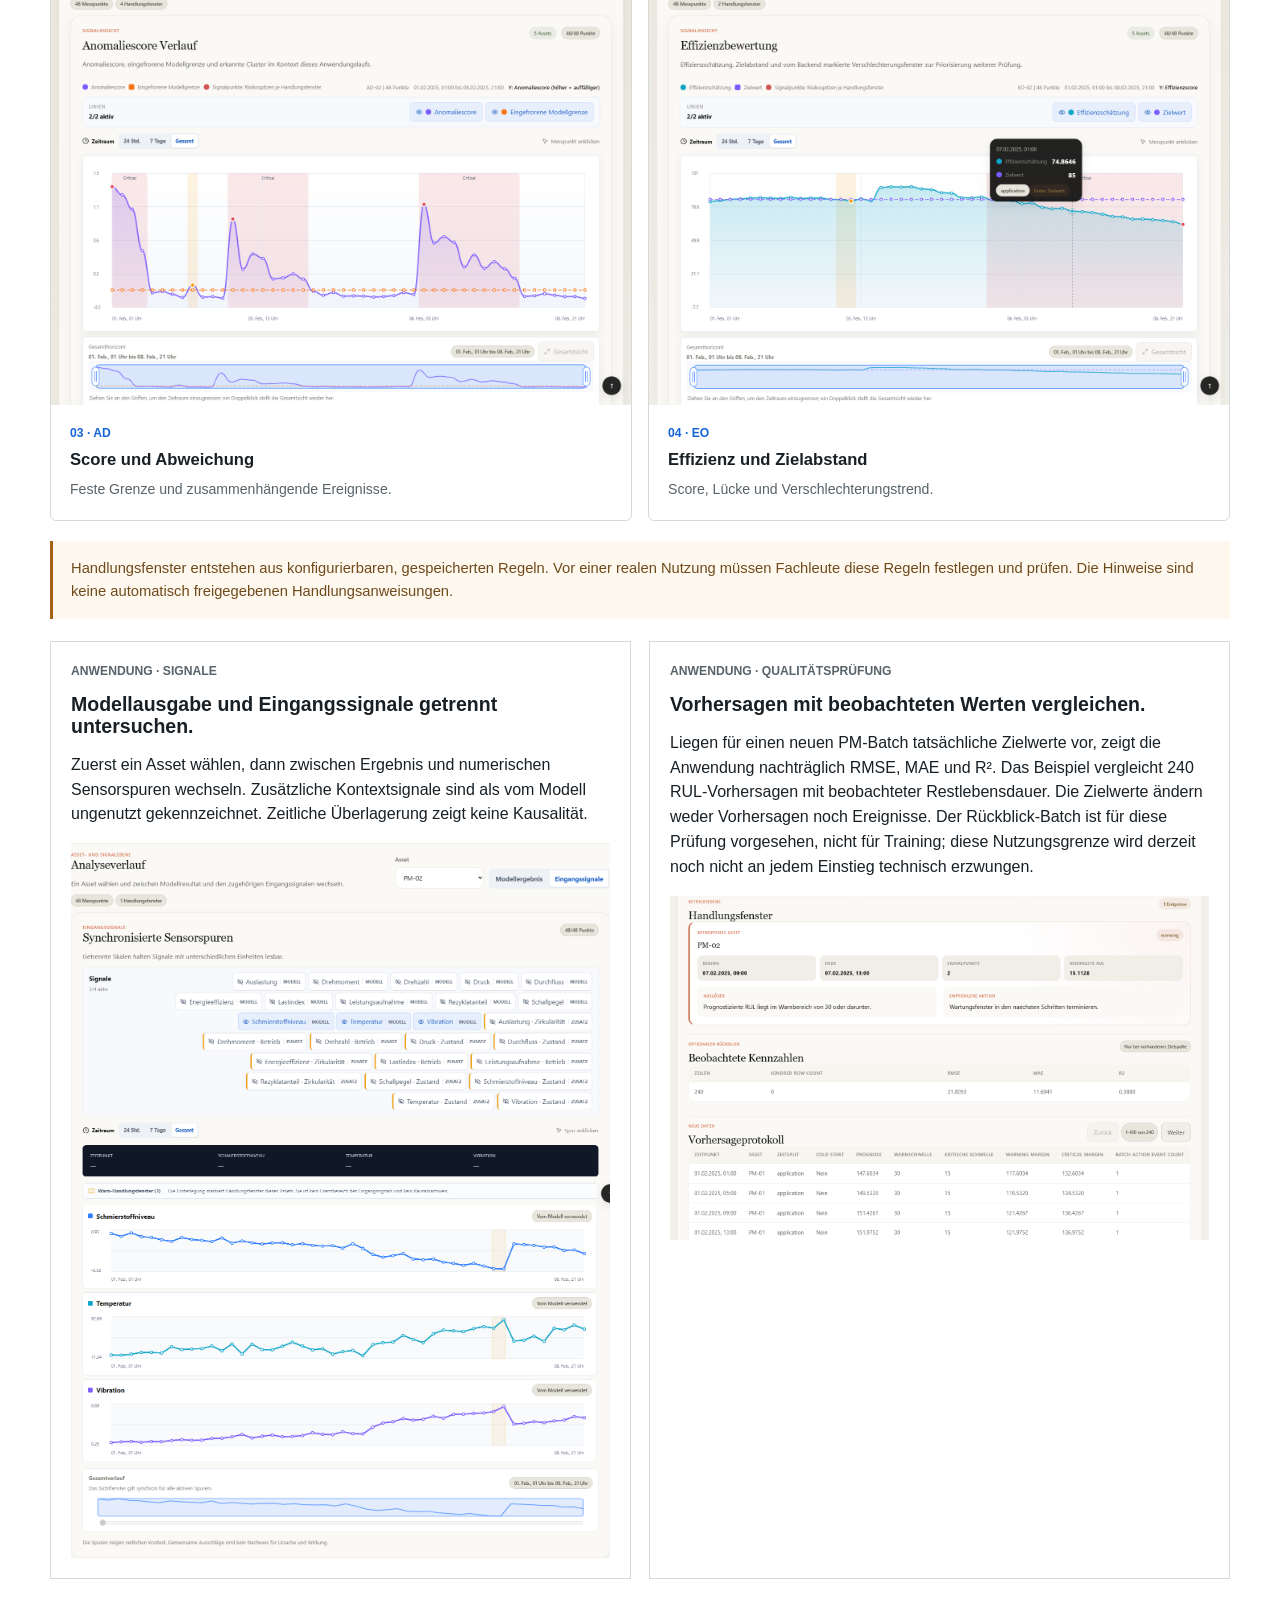
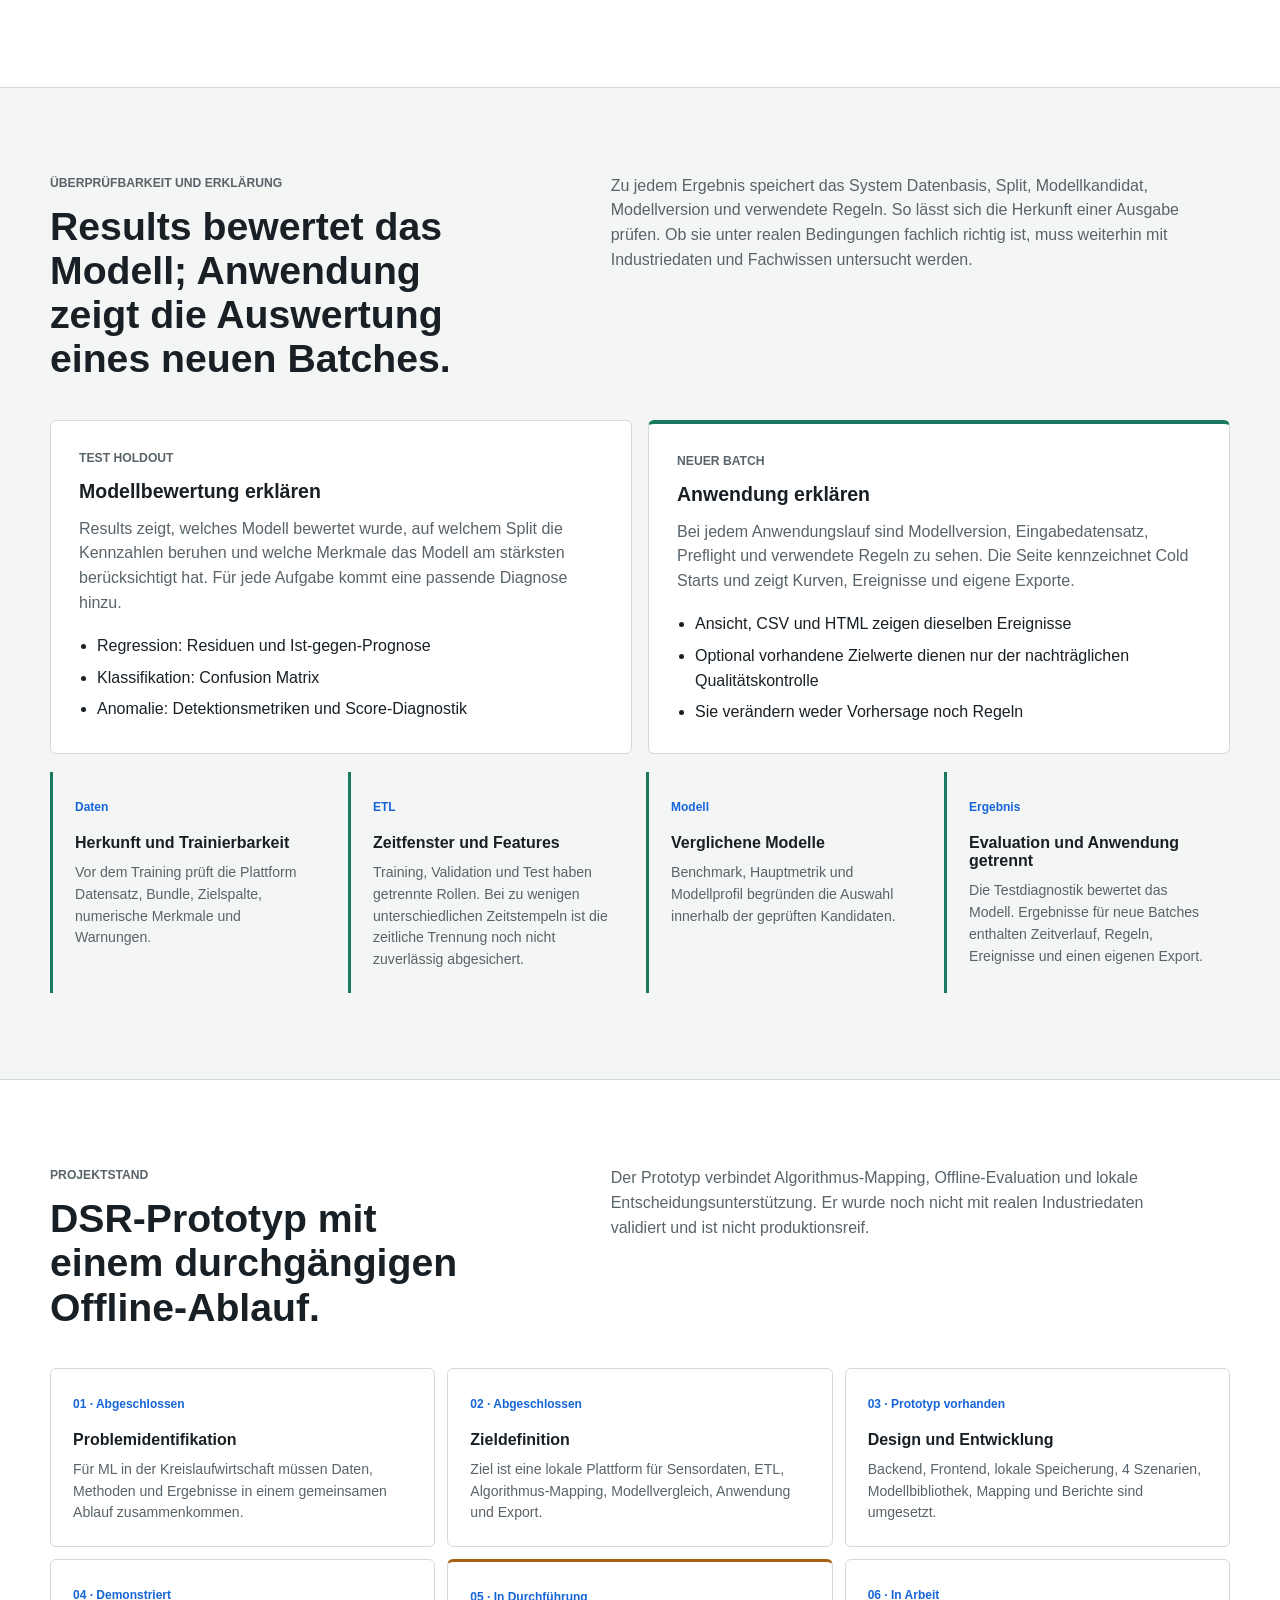
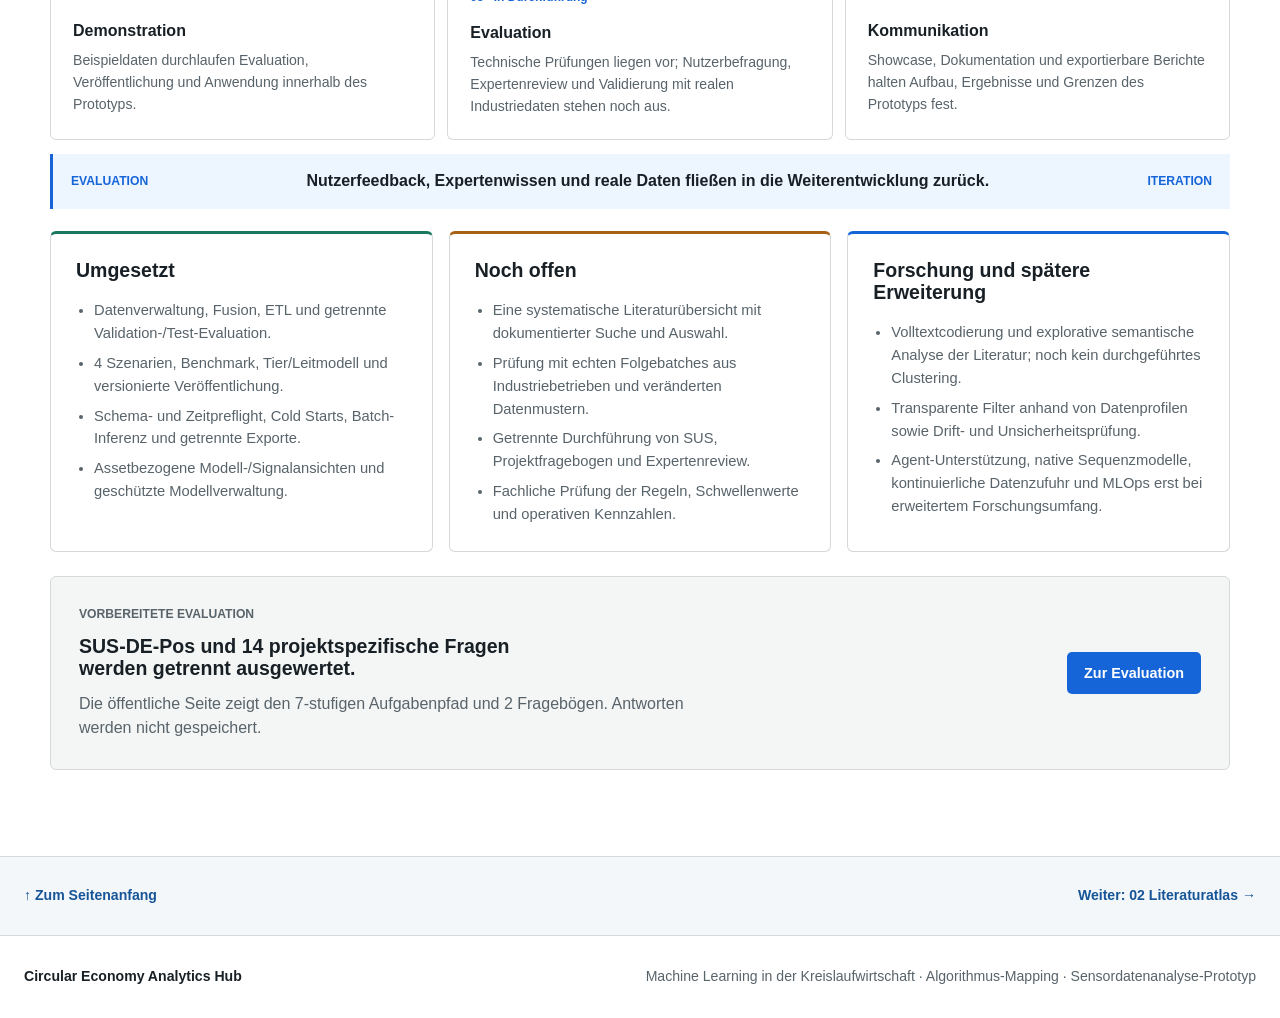
==== commit efa7cc04: "docs: refine Wirtschaftsinformatik-Perspektive card in showcase" ====
--- a/index.html
+++ b/index.html
@@ -67,7 +67,7 @@
           <article><span>01</span><h3>Datenqualität vor Modellwahl</h3><p>Fehlende Werte, Zielspalten, Zeitfenster und die Eignung für das gewählte Szenario entscheiden darüber, ob ein Modelllauf aussagekräftig ist.</p></article>
           <article><span>02</span><h3>Modelle passend zur Aufgabe</h3><p>Analyseziel, Datenbedarf, Komplexität und Erklärbarkeit bestimmen, welche Modelle zu einem Szenario passen.</p></article>
           <article><span>03</span><h3>Entscheidungsunterstützung</h3><p>Neben Kennzahlen zeigt die Plattform Zeitverläufe, Risikobereiche, wichtige Merkmale und Hinweise für die fachliche Einordnung.</p></article>
-          <article><span>04</span><h3>Wirtschaftsinformatik-Perspektive</h3><p>Der Prototyp bringt ML-Verfahren, Arbeitsablauf, Oberfläche und lokale Speicherung in einer Anwendung zusammen. Ergebnisse bleiben ihrem Ursprung zugeordnet.</p></article>
+          <article><span>04</span><h3>Wirtschaftsinformatik-Perspektive</h3><p>Als soziotechnisches Artefakt schlägt die Plattform die Brücke von betriebswirtschaftlichen CE-Zielen zur Sensoranalytik: Sie integriert ML-Verfahren in transparente Prozessabläufe und sichert die lückenlose Nachvollziehbarkeit von Daten, Modellen und Handlungsentscheidungen.</p></article>
         </div>
       </section>
 
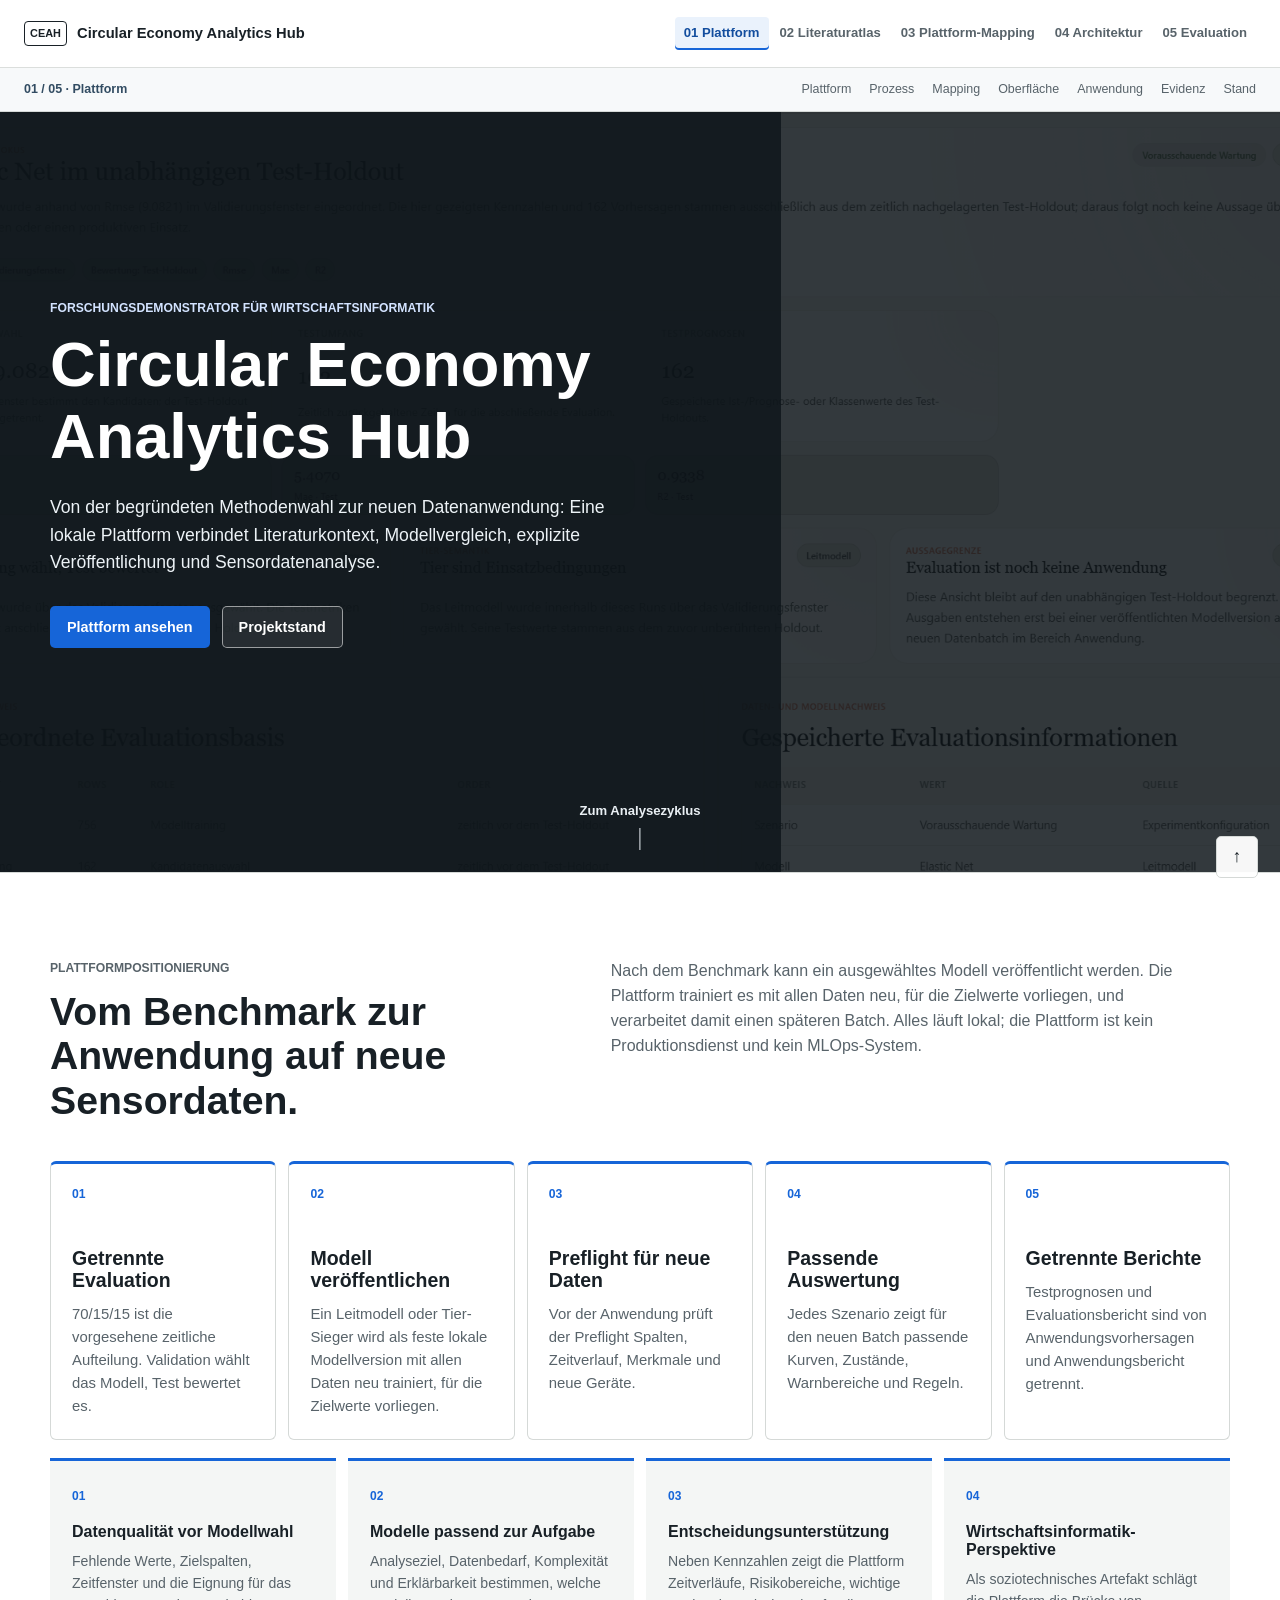
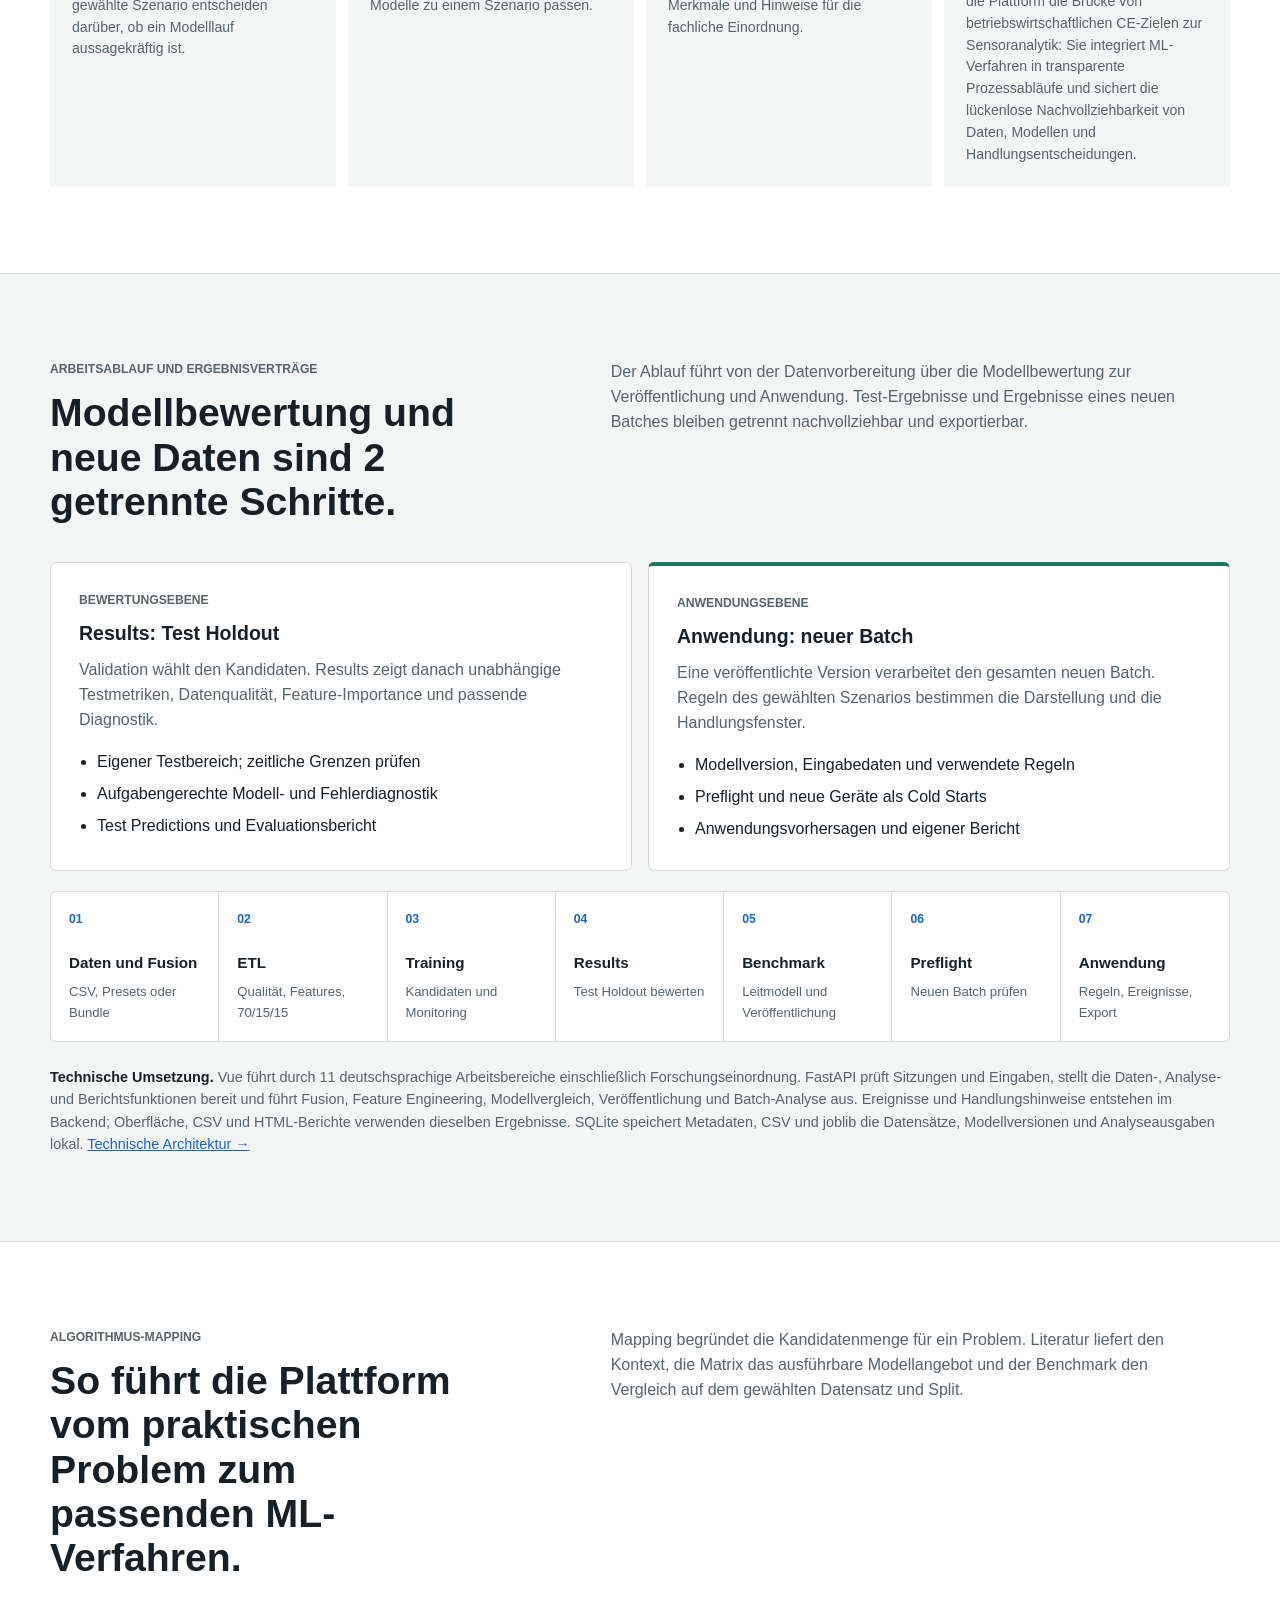
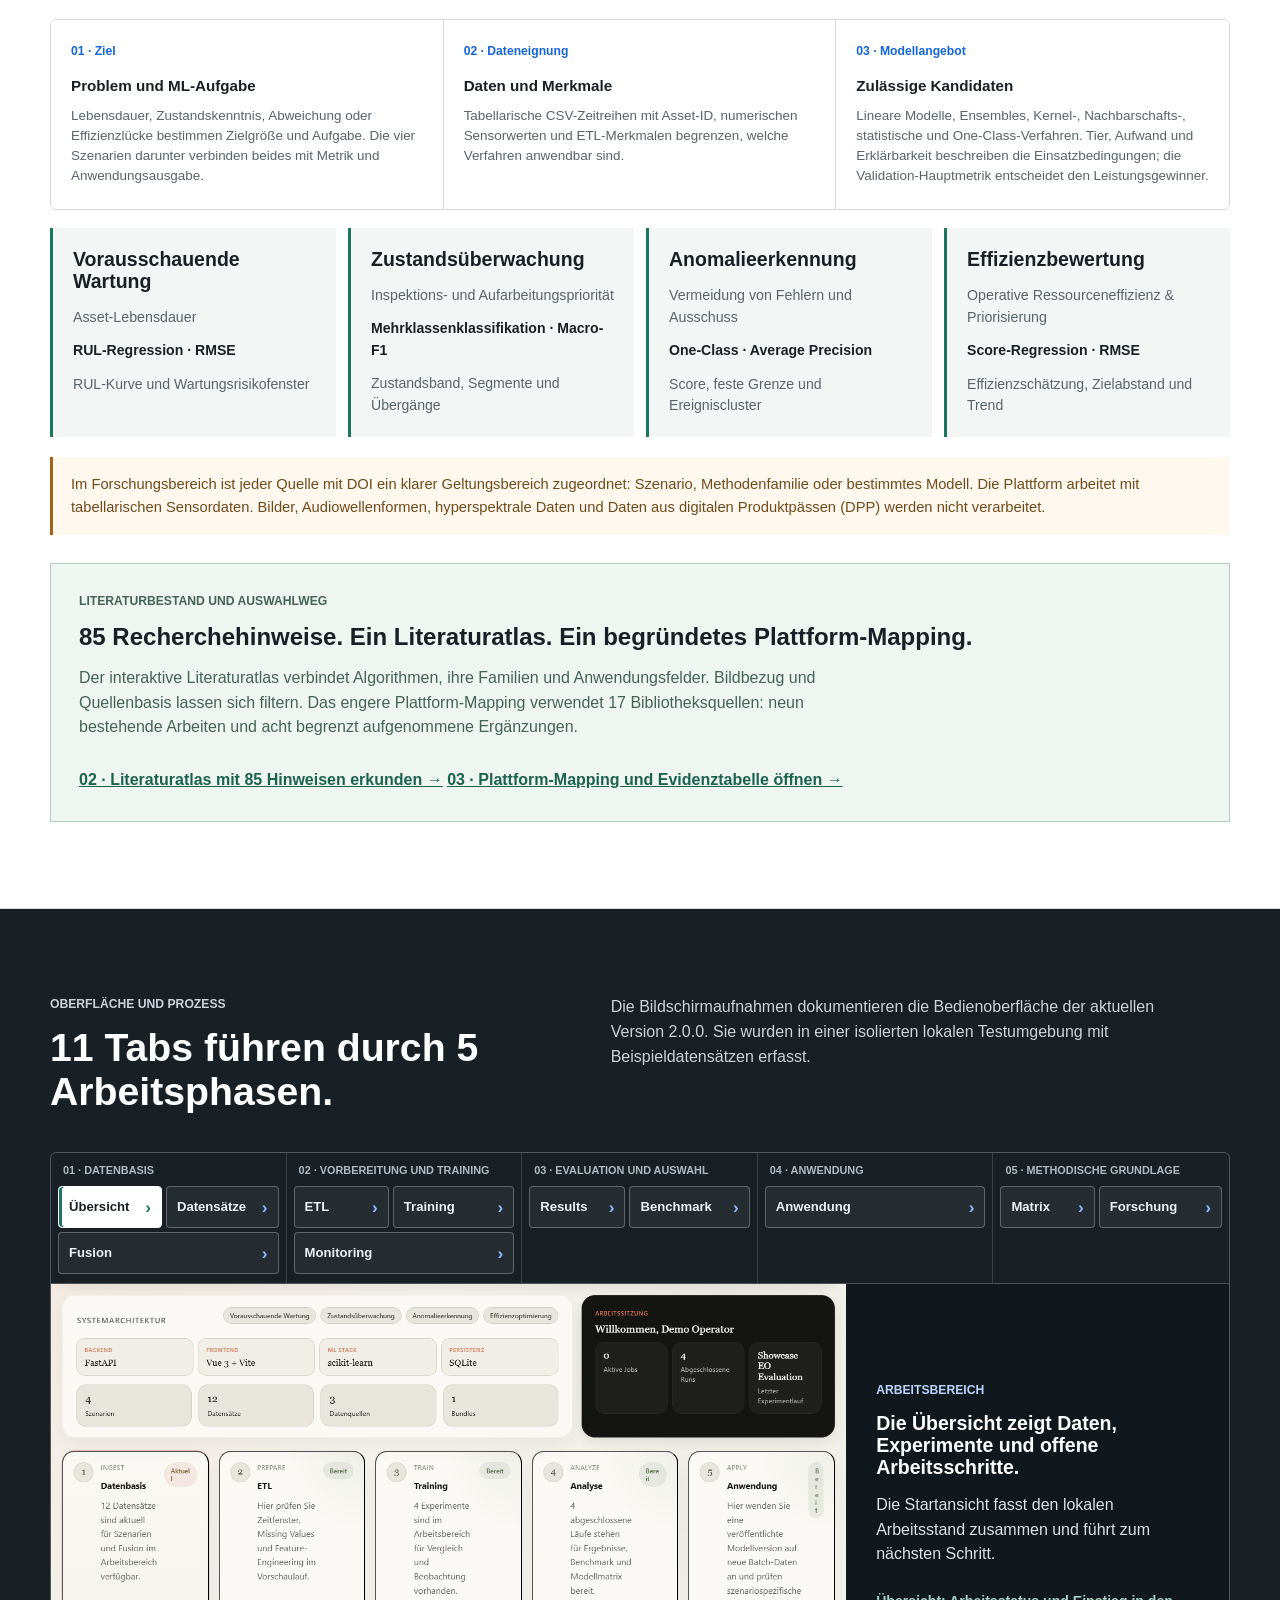
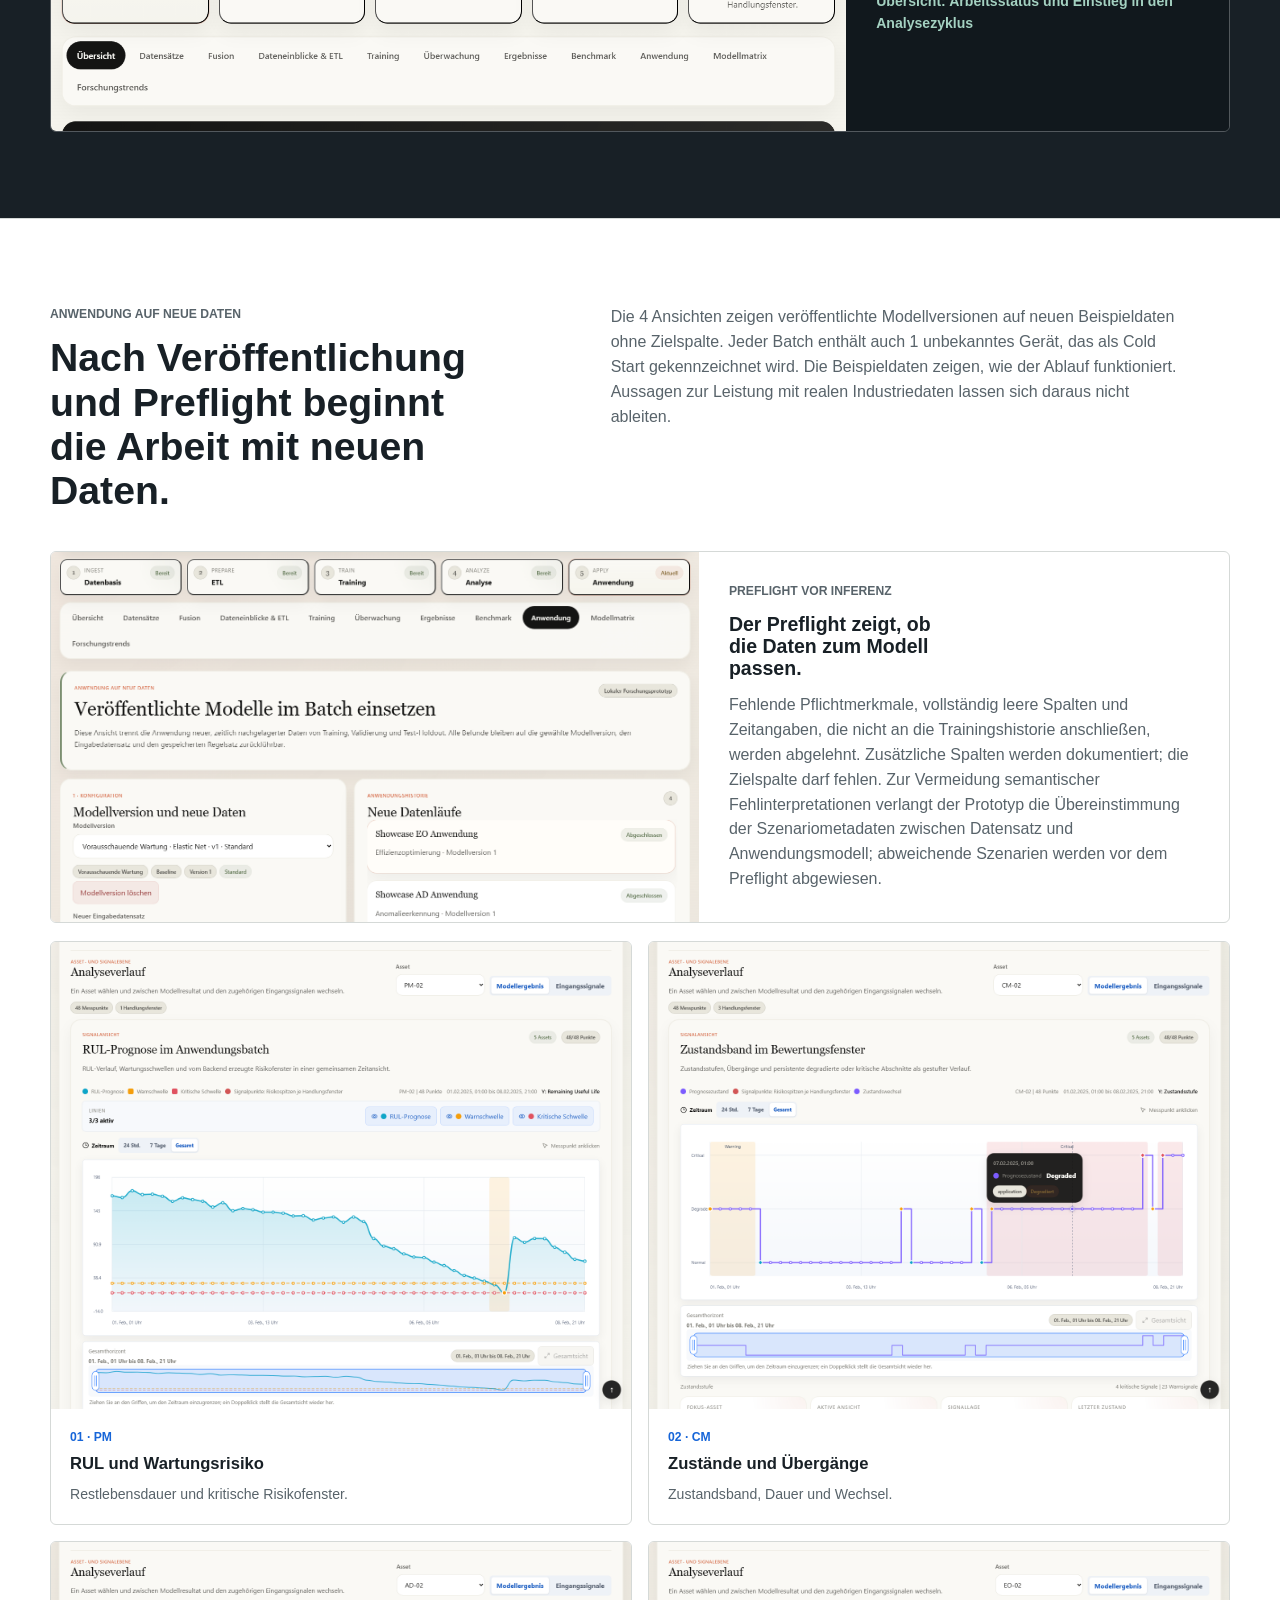
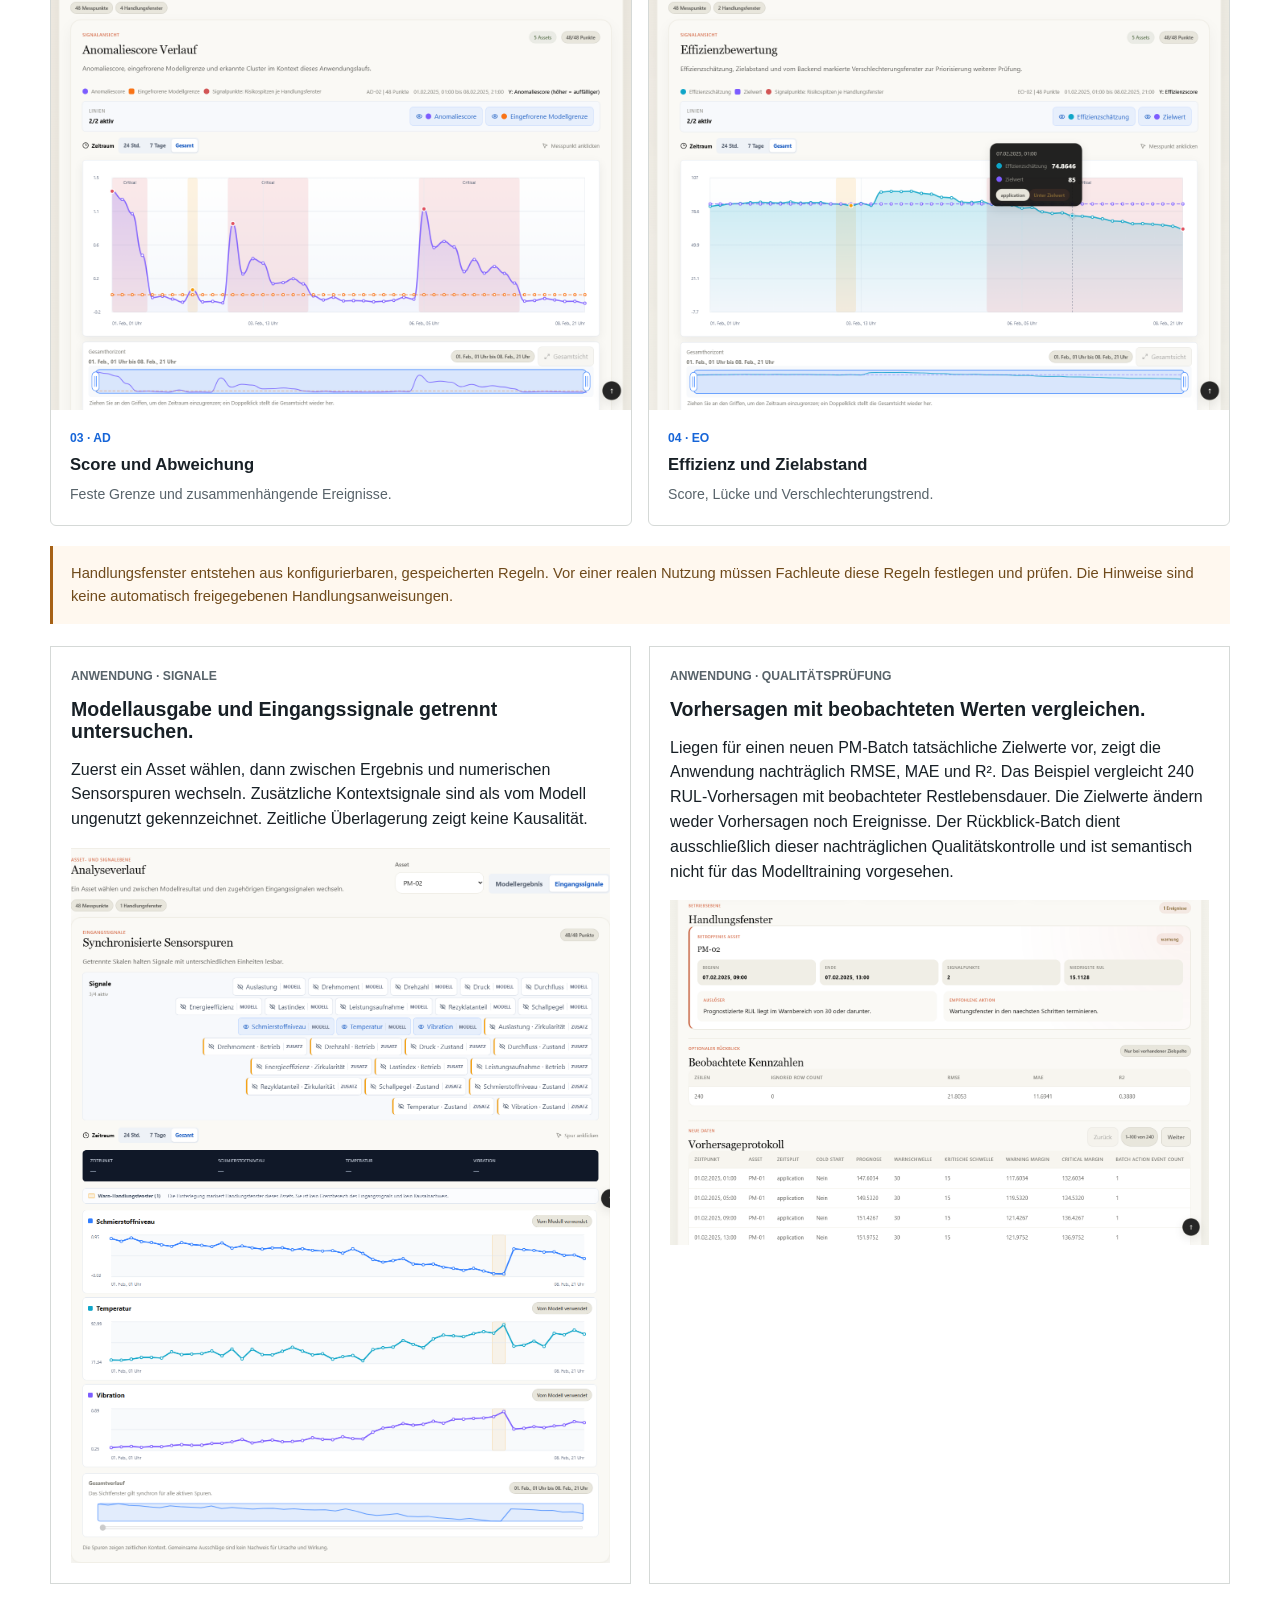
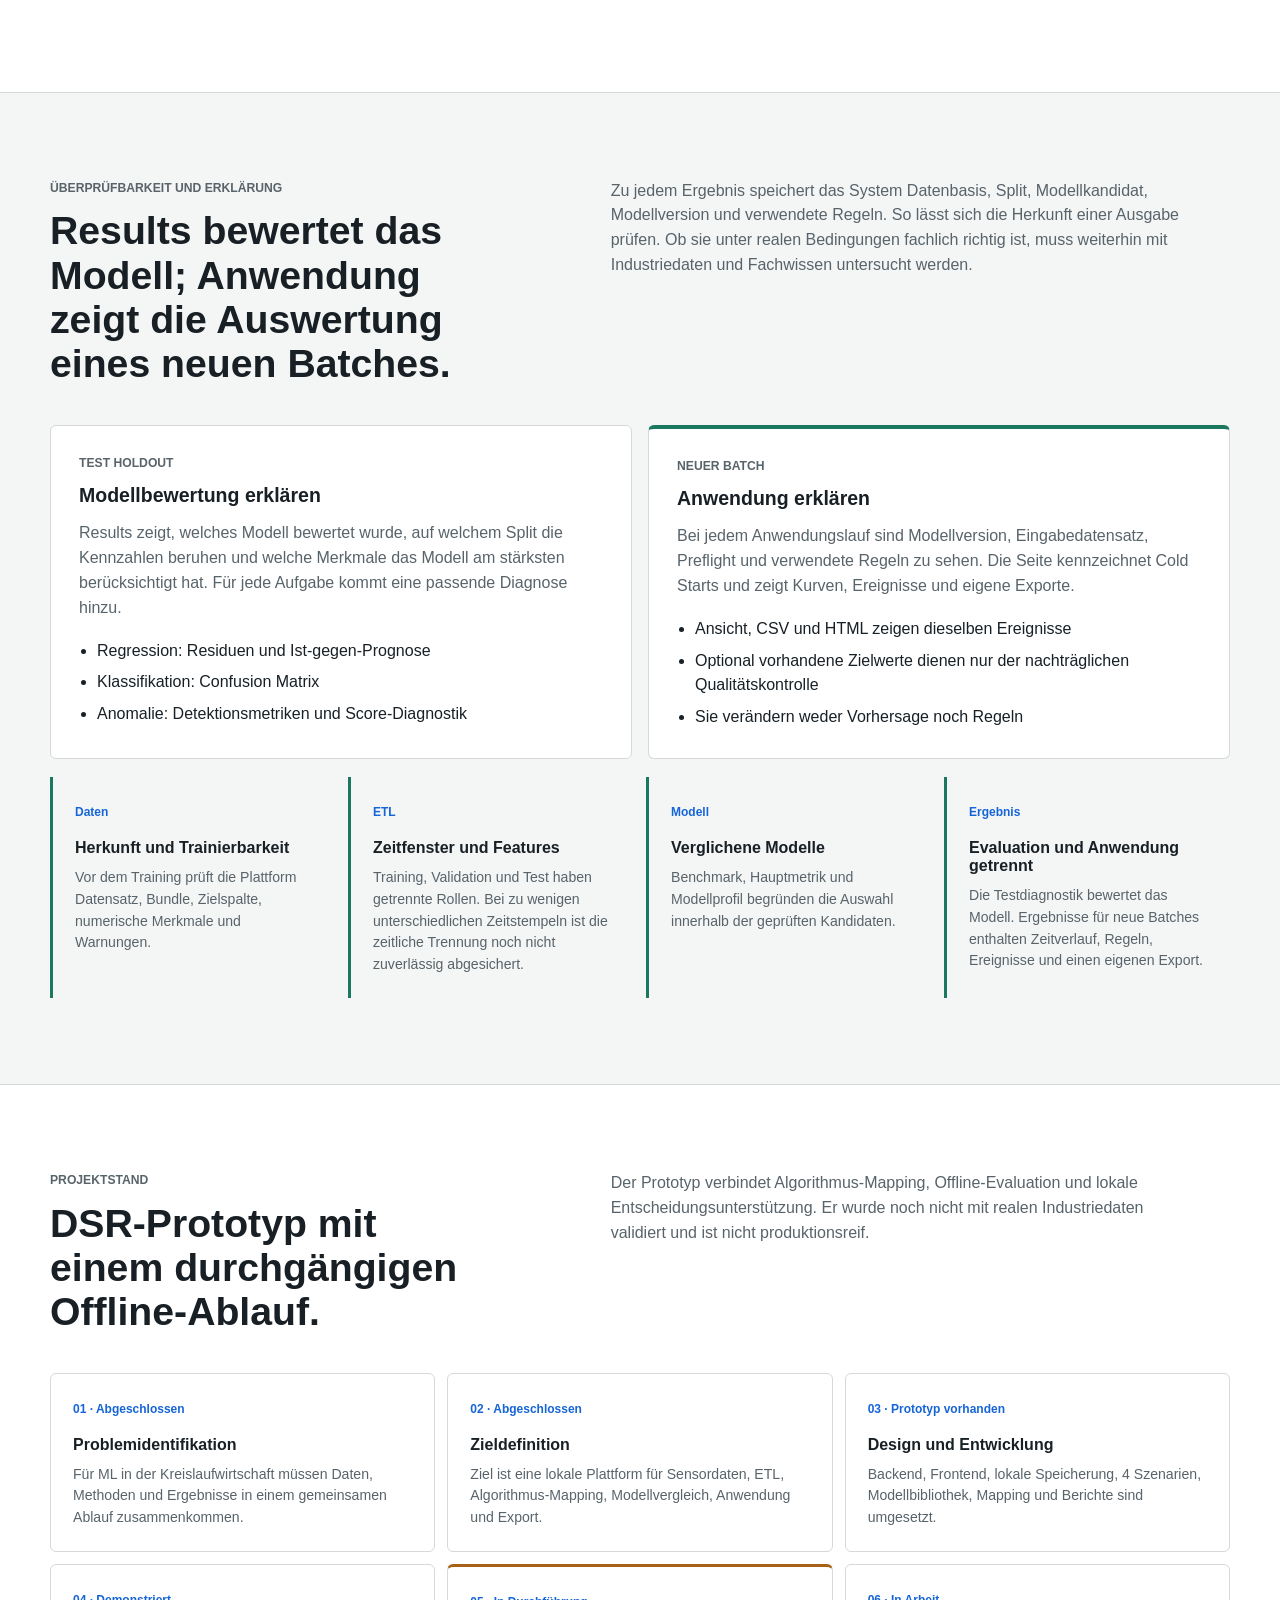
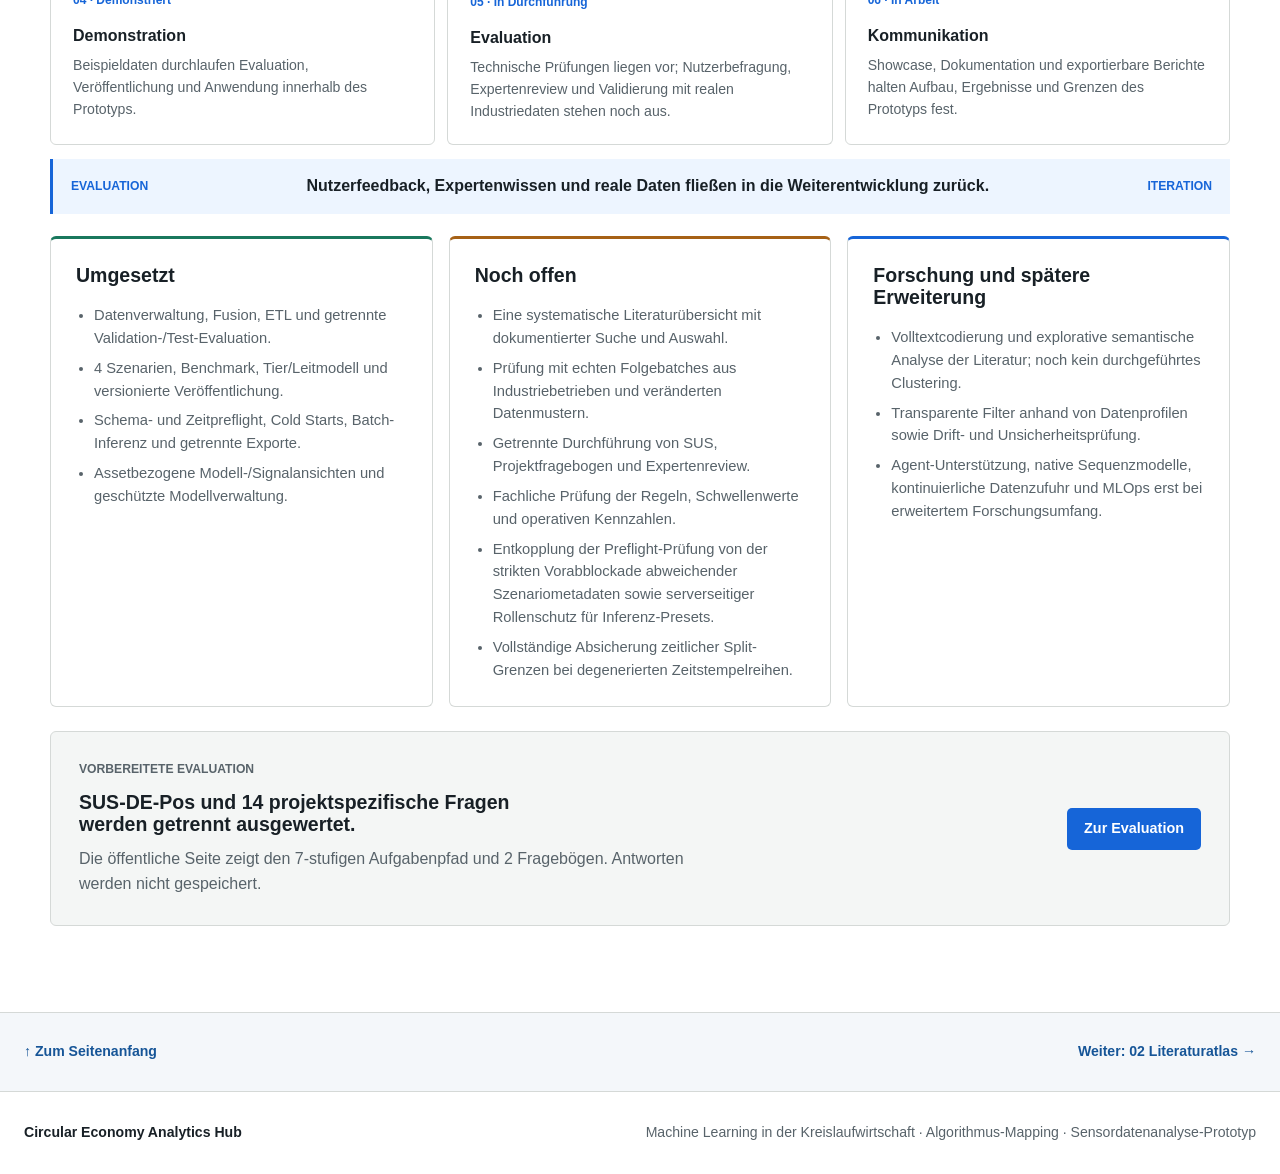
==== commit ec1812ff: "docs: align evaluation flow, remove bug confessions, and refine academic terminology" ====
--- a/index.html
+++ b/index.html
@@ -132,7 +132,7 @@
           <article><h3>Vorausschauende Wartung</h3><p>Asset-Lebensdauer</p><strong>RUL-Regression · RMSE</strong><small>RUL-Kurve und Wartungsrisikofenster</small></article>
           <article><h3>Zustandsüberwachung</h3><p>Inspektions- und Aufarbeitungspriorität</p><strong>Mehrklassenklassifikation · Macro-F1</strong><small>Zustandsband, Segmente und Übergänge</small></article>
           <article><h3>Anomalieerkennung</h3><p>Vermeidung von Fehlern und Ausschuss</p><strong>One-Class · Average Precision</strong><small>Score, feste Grenze und Ereigniscluster</small></article>
-          <article><h3>Effizienzoptimierung</h3><p>Operative Ressourceneffizienz</p><strong>Score-Regression · RMSE</strong><small>Effizienzschätzung, Zielabstand und Trend</small></article>
+          <article><h3>Effizienzbewertung</h3><p>Operative Ressourceneffizienz &amp; Priorisierung</p><strong>Score-Regression · RMSE</strong><small>Effizienzschätzung, Zielabstand und Trend</small></article>
         </div>
 
         <p class="boundary-note">
@@ -156,8 +156,8 @@
             <h2>11 Tabs führen durch 5 Arbeitsphasen.</h2>
           </div>
           <p>
-            Die Ansichten werden mit synthetischen Daten in einer getrennten lokalen Umgebung erfasst.
-            Sie zeigen die aktuelle Oberfläche; sie belegen keine Leistung im Industriebetrieb.
+            Die Bildschirmaufnahmen dokumentieren die Bedienoberfläche der aktuellen Version 2.0.0.
+            Sie wurden in einer isolierten lokalen Testumgebung mit Beispieldatensätzen erfasst.
           </p>
         </div>
 
@@ -220,7 +220,7 @@
           <div>
             <p class="step-label">Preflight vor Inferenz</p>
             <h3>Der Preflight zeigt, ob die Daten zum Modell passen.</h3>
-            <p>Fehlende Pflichtmerkmale, vollständig leere Spalten und Zeitangaben, die nicht an die Trainingshistorie anschließen, werden abgelehnt. Zusätzliche Spalten werden dokumentiert; die Zielspalte darf fehlen. Der aktuelle Prototyp verlangt außerdem dieselbe Szenariozuordnung für Datensatz und Modellversion; passende Spalten allein reichen bei abweichender Zuordnung noch nicht aus.</p>
+            <p>Fehlende Pflichtmerkmale, vollständig leere Spalten und Zeitangaben, die nicht an die Trainingshistorie anschließen, werden abgelehnt. Zusätzliche Spalten werden dokumentiert; die Zielspalte darf fehlen. Zur Vermeidung semantischer Fehlinterpretationen verlangt der Prototyp die Übereinstimmung der Szenariometadaten zwischen Datensatz und Anwendungsmodell; abweichende Szenarien werden vor dem Preflight abgewiesen.</p>
           </div>
         </div>
 
@@ -233,7 +233,7 @@
         <p class="boundary-note">Handlungsfenster entstehen aus konfigurierbaren, gespeicherten Regeln. Vor einer realen Nutzung müssen Fachleute diese Regeln festlegen und prüfen. Die Hinweise sind keine automatisch freigegebenen Handlungsanweisungen.</p>
         <div class="application-update-grid">
           <article><p class="step-label">Anwendung · Signale</p><h3>Modellausgabe und Eingangssignale getrennt untersuchen.</h3><p>Zuerst ein Asset wählen, dann zwischen Ergebnis und numerischen Sensorspuren wechseln. Zusätzliche Kontextsignale sind als vom Modell ungenutzt gekennzeichnet. Zeitliche Überlagerung zeigt keine Kausalität.</p><figure><img src="./assets/showcase-application-signals.png" alt="Aktuelle Anwendung: Asset-Auswahl und synchronisierte Eingangssignale" /></figure></article>
-          <article><p class="step-label">Anwendung · Qualitätsprüfung</p><h3>Vorhersagen mit beobachteten Werten vergleichen.</h3><p>Liegen für einen neuen PM-Batch tatsächliche Zielwerte vor, zeigt die Anwendung nachträglich RMSE, MAE und R². Das Beispiel vergleicht 240 RUL-Vorhersagen mit beobachteter Restlebensdauer. Die Zielwerte ändern weder Vorhersagen noch Ereignisse. Der Rückblick-Batch ist für diese Prüfung vorgesehen, nicht für Training; diese Nutzungsgrenze wird derzeit noch nicht an jedem Einstieg technisch erzwungen.</p><figure><img src="./assets/showcase-application-observed.png" alt="PM-Anwendung: RMSE, MAE und R² aus 240 Vorhersagen mit beobachteter Restlebensdauer" /></figure></article>
+          <article><p class="step-label">Anwendung · Qualitätsprüfung</p><h3>Vorhersagen mit beobachteten Werten vergleichen.</h3><p>Liegen für einen neuen PM-Batch tatsächliche Zielwerte vor, zeigt die Anwendung nachträglich RMSE, MAE und R². Das Beispiel vergleicht 240 RUL-Vorhersagen mit beobachteter Restlebensdauer. Die Zielwerte ändern weder Vorhersagen noch Ereignisse. Der Rückblick-Batch dient ausschließlich dieser nachträglichen Qualitätskontrolle und ist semantisch nicht für das Modelltraining vorgesehen.</p><figure><img src="./assets/showcase-application-observed.png" alt="PM-Anwendung: RMSE, MAE und R² aus 240 Vorhersagen mit beobachteter Restlebensdauer" /></figure></article>
         </div>
       </section>
 
@@ -278,7 +278,7 @@
         <p class="dsr-loop"><span>Evaluation</span><strong>Nutzerfeedback, Expertenwissen und reale Daten fließen in die Weiterentwicklung zurück.</strong><span>Iteration</span></p>
         <div class="status-grid">
           <article><h3>Umgesetzt</h3><ul><li>Datenverwaltung, Fusion, ETL und getrennte Validation-/Test-Evaluation.</li><li>4 Szenarien, Benchmark, Tier/Leitmodell und versionierte Veröffentlichung.</li><li>Schema- und Zeitpreflight, Cold Starts, Batch-Inferenz und getrennte Exporte.</li><li>Assetbezogene Modell-/Signalansichten und geschützte Modellverwaltung.</li></ul></article>
-          <article><h3>Noch offen</h3><ul><li>Eine systematische Literaturübersicht mit dokumentierter Suche und Auswahl.</li><li>Prüfung mit echten Folgebatches aus Industriebetrieben und veränderten Datenmustern.</li><li>Getrennte Durchführung von SUS, Projektfragebogen und Expertenreview.</li><li>Fachliche Prüfung der Regeln, Schwellenwerte und operativen Kennzahlen.</li></ul></article>
+          <article><h3>Noch offen</h3><ul><li>Eine systematische Literaturübersicht mit dokumentierter Suche und Auswahl.</li><li>Prüfung mit echten Folgebatches aus Industriebetrieben und veränderten Datenmustern.</li><li>Getrennte Durchführung von SUS, Projektfragebogen und Expertenreview.</li><li>Fachliche Prüfung der Regeln, Schwellenwerte und operativen Kennzahlen.</li><li>Entkopplung der Preflight-Prüfung von der strikten Vorabblockade abweichender Szenariometadaten sowie serverseitiger Rollenschutz für Inferenz-Presets.</li><li>Vollständige Absicherung zeitlicher Split-Grenzen bei degenerierten Zeitstempelreihen.</li></ul></article>
           <article><h3>Forschung und spätere Erweiterung</h3><ul><li>Volltextcodierung und explorative semantische Analyse der Literatur; noch kein durchgeführtes Clustering.</li><li>Transparente Filter anhand von Datenprofilen sowie Drift- und Unsicherheitsprüfung.</li><li>Agent-Unterstützung, native Sequenzmodelle, kontinuierliche Datenzufuhr und MLOps erst bei erweitertem Forschungsumfang.</li></ul></article>
         </div>
         <div class="evaluation-callout"><div><p class="step-label">Vorbereitete Evaluation</p><h3>SUS-DE-Pos und 14 projektspezifische Fragen werden getrennt ausgewertet.</h3><p>Die öffentliche Seite zeigt den 7-stufigen Aufgabenpfad und 2 Fragebögen. Antworten werden nicht gespeichert.</p></div><a class="primary-action" href="./evaluation.html">Zur Evaluation</a></div>
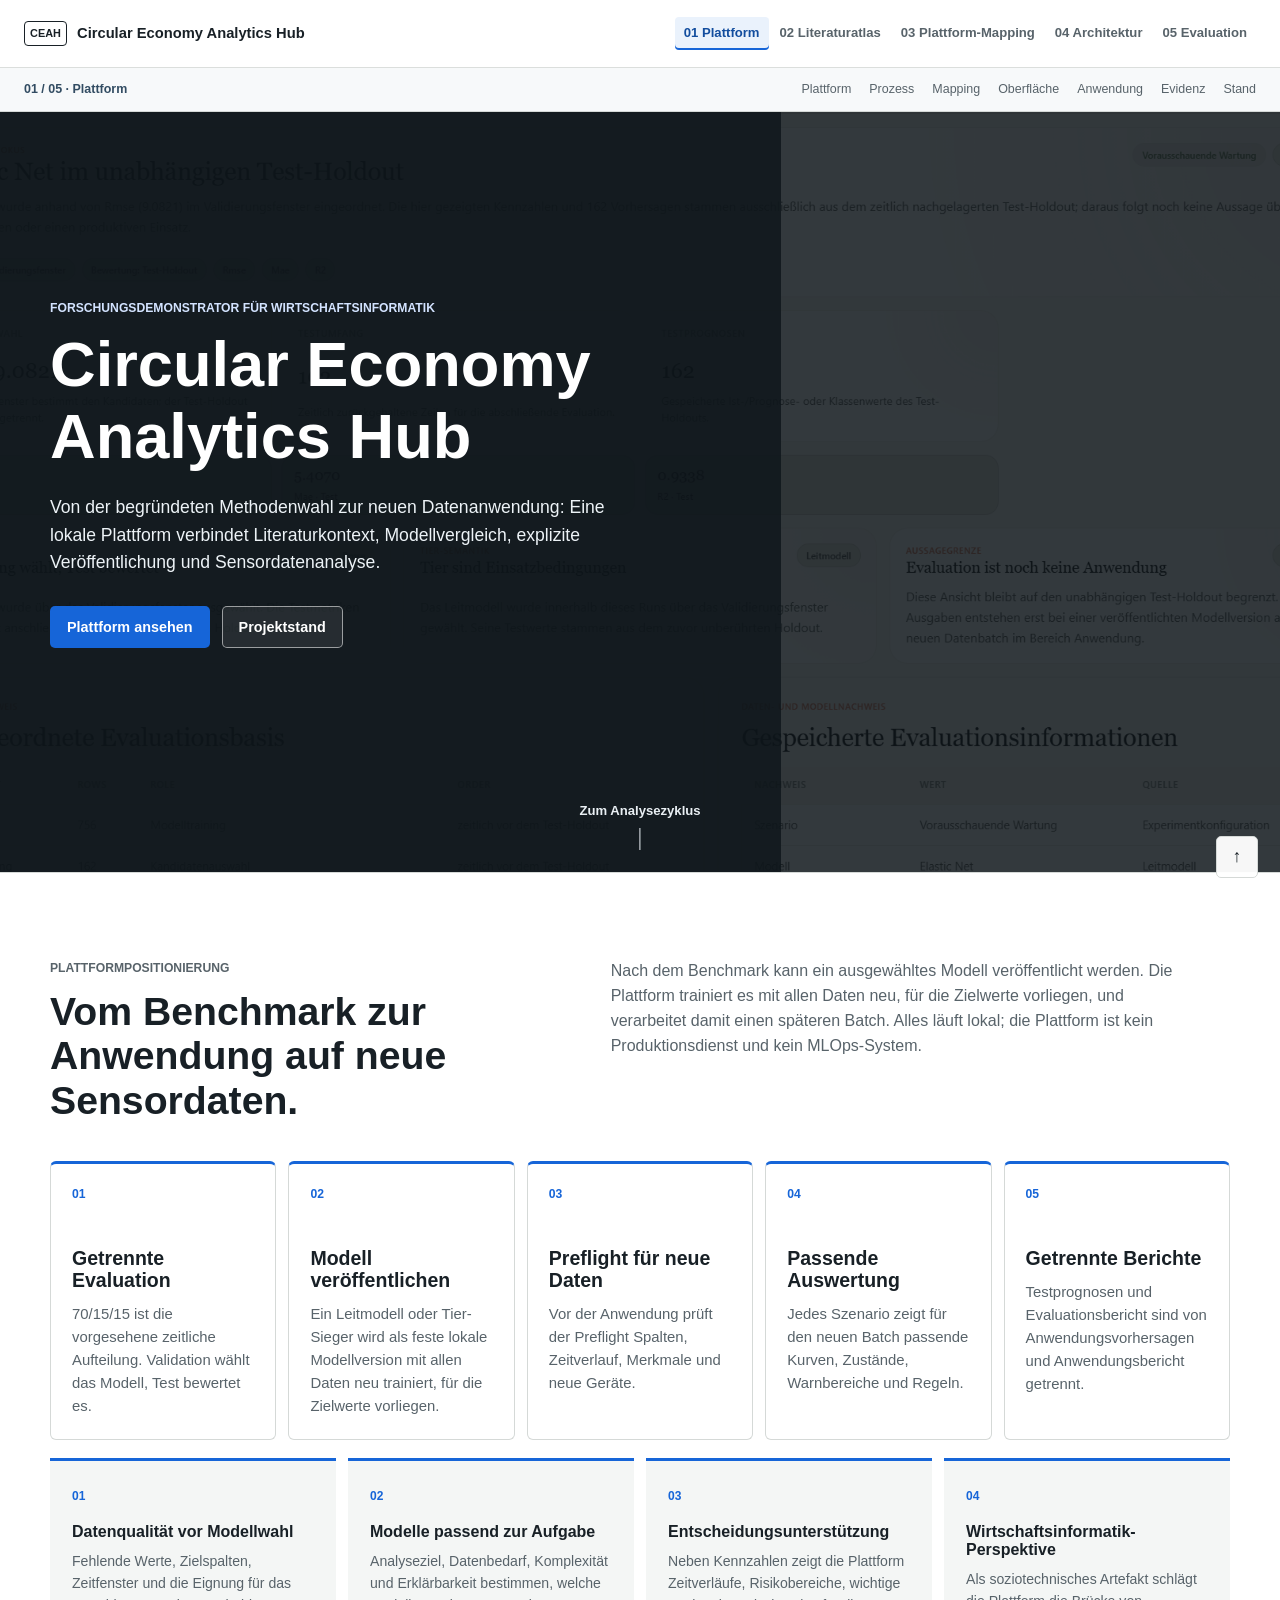
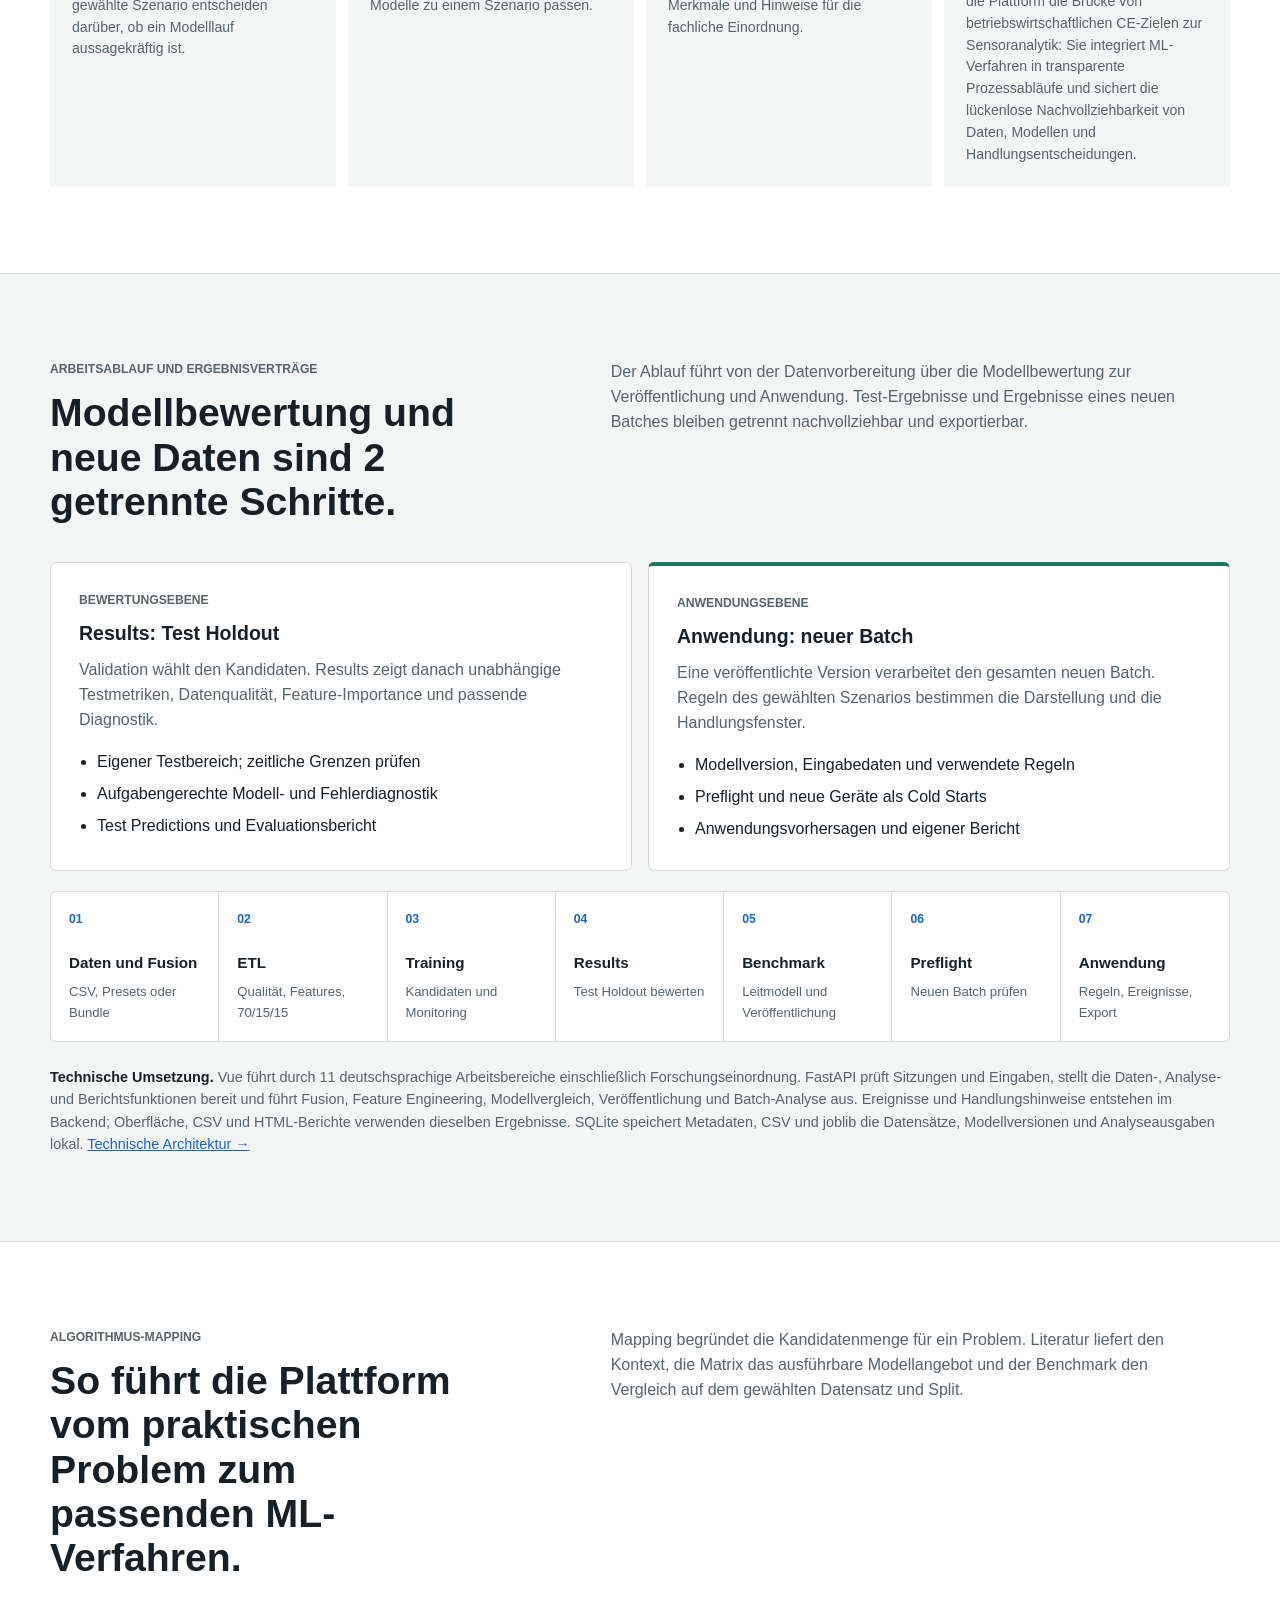
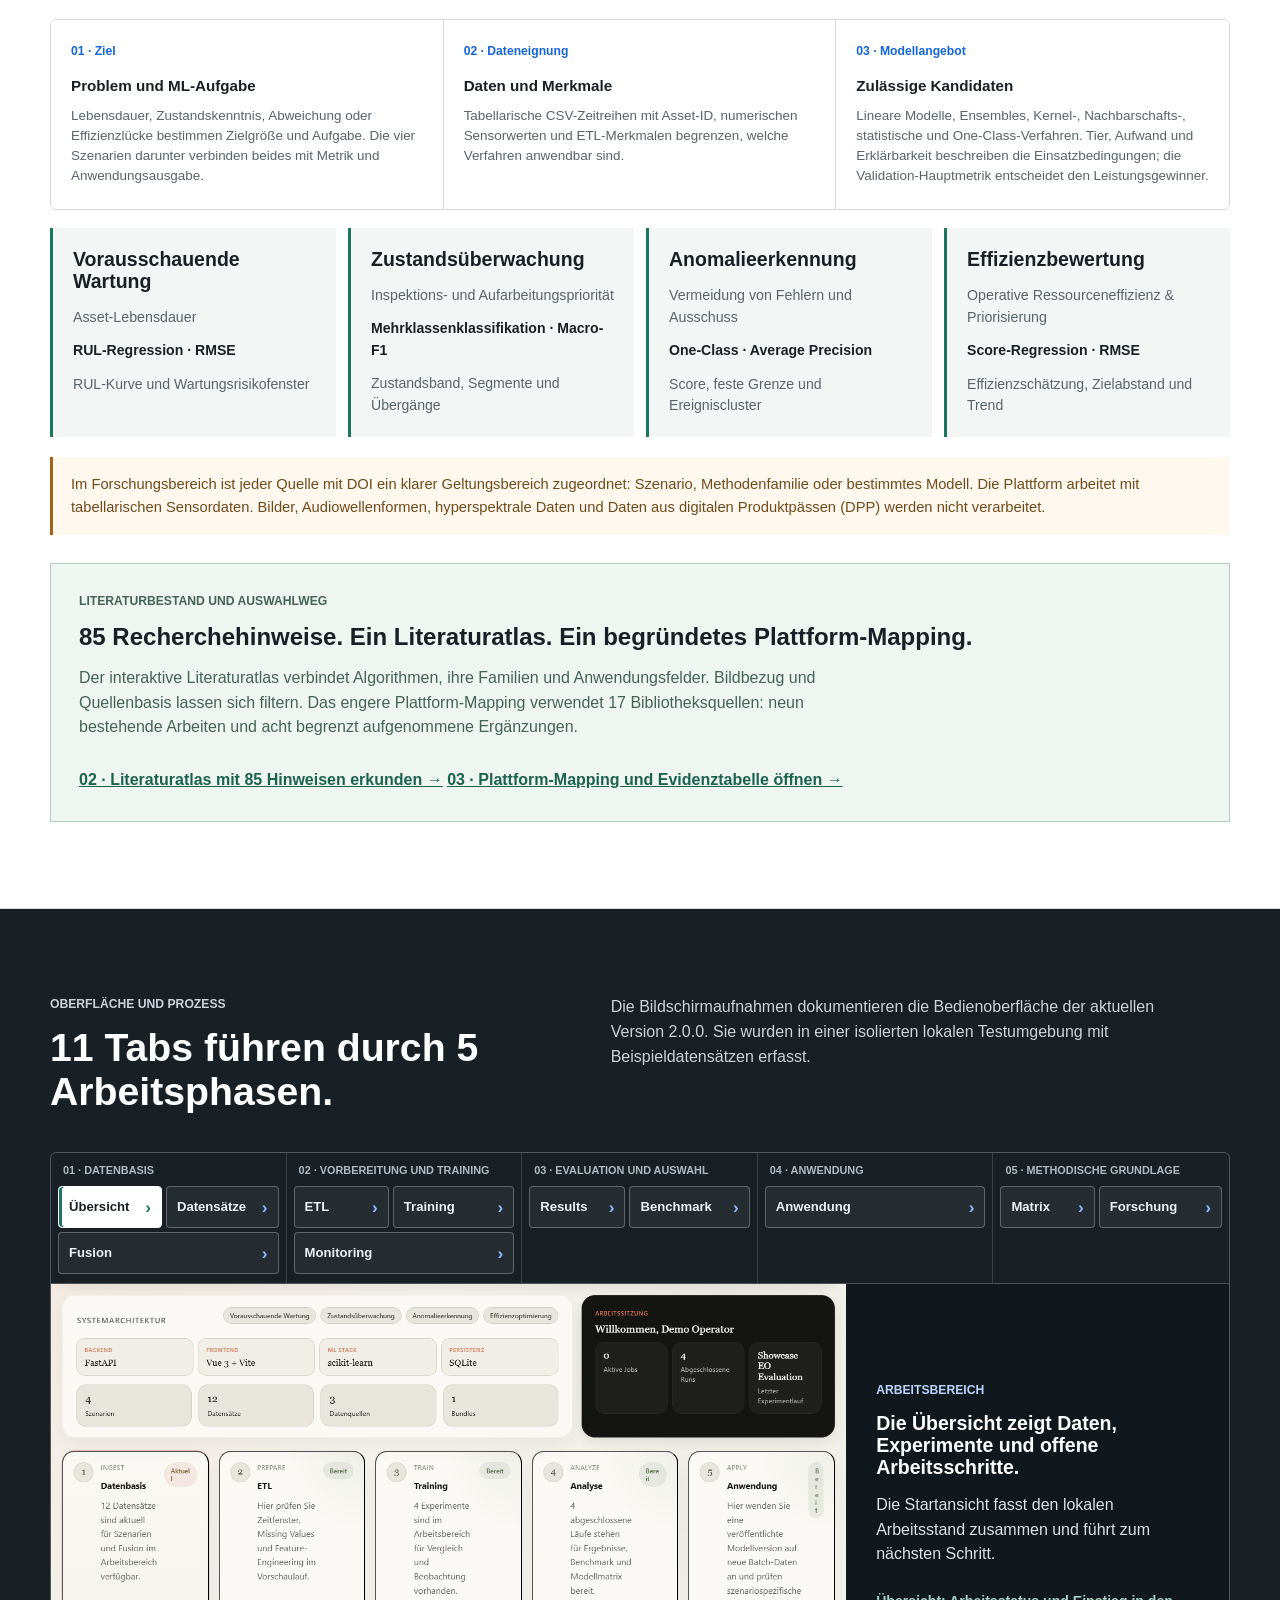
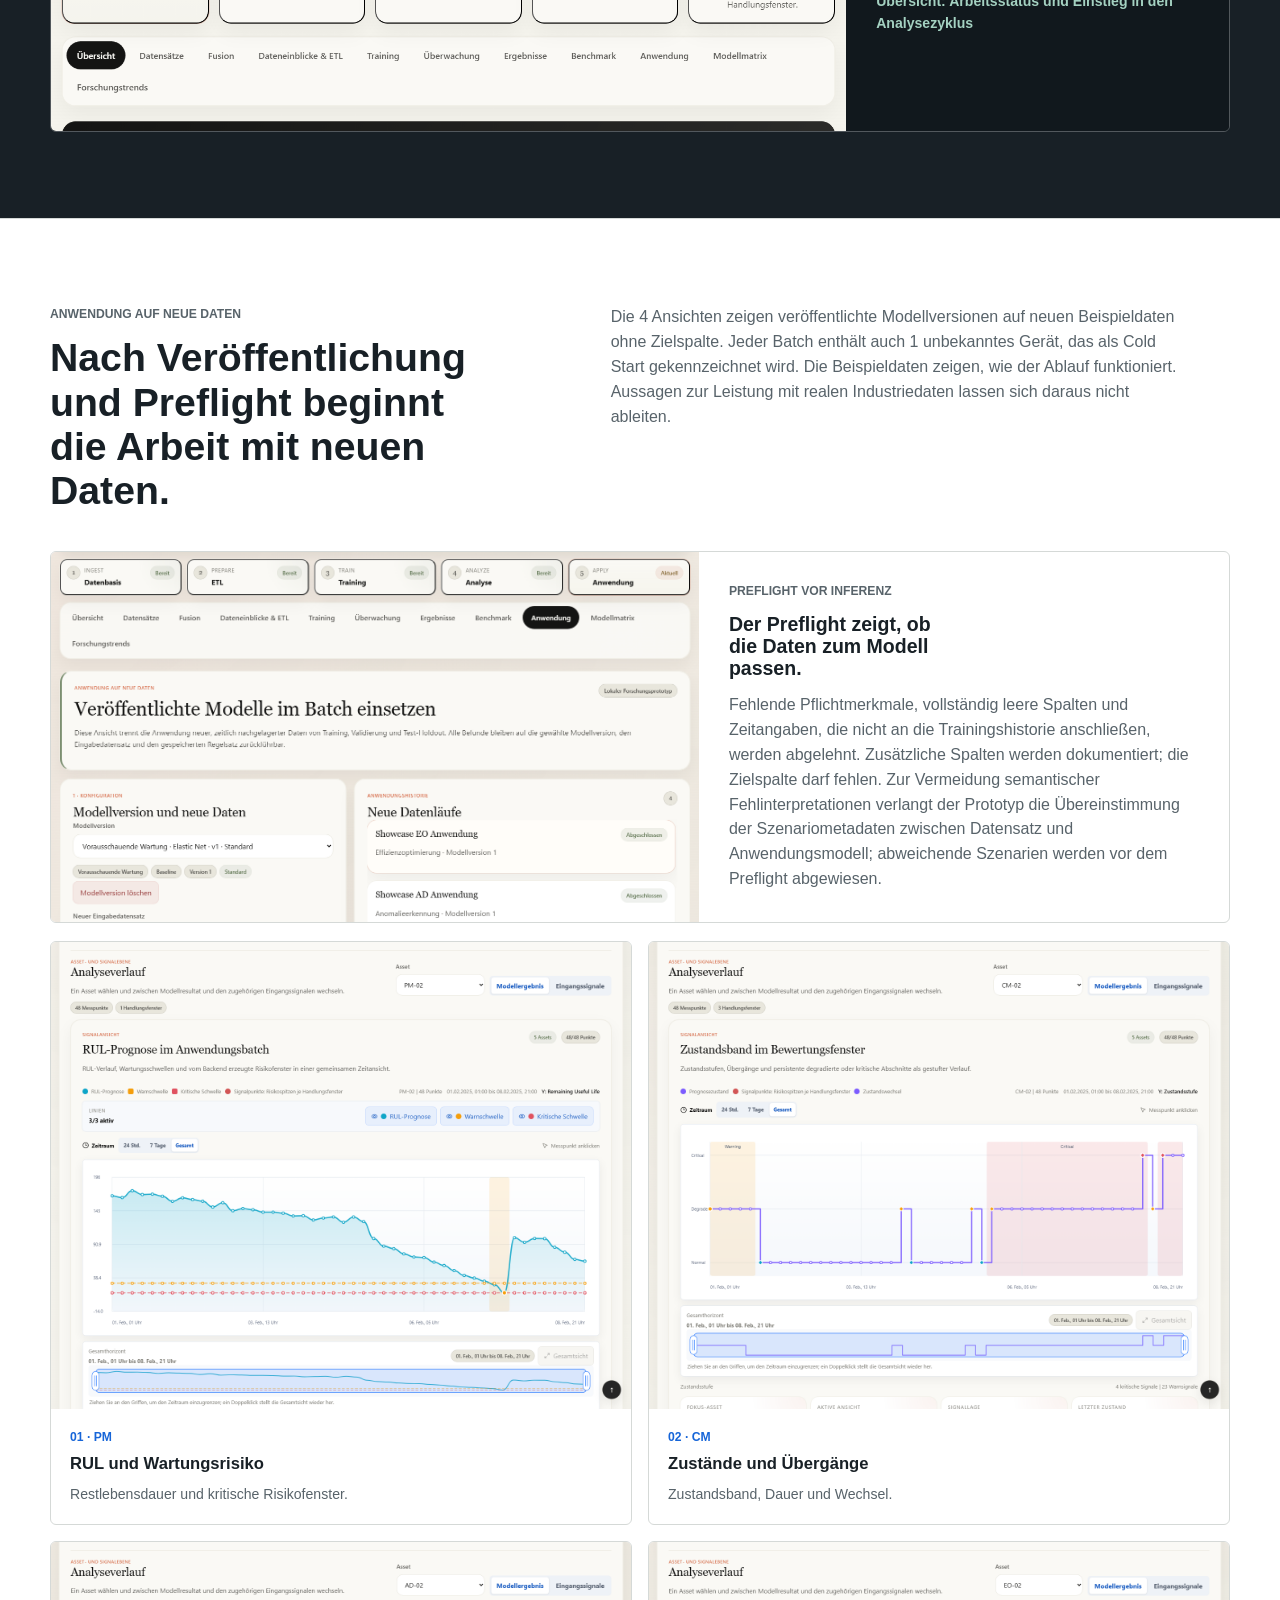
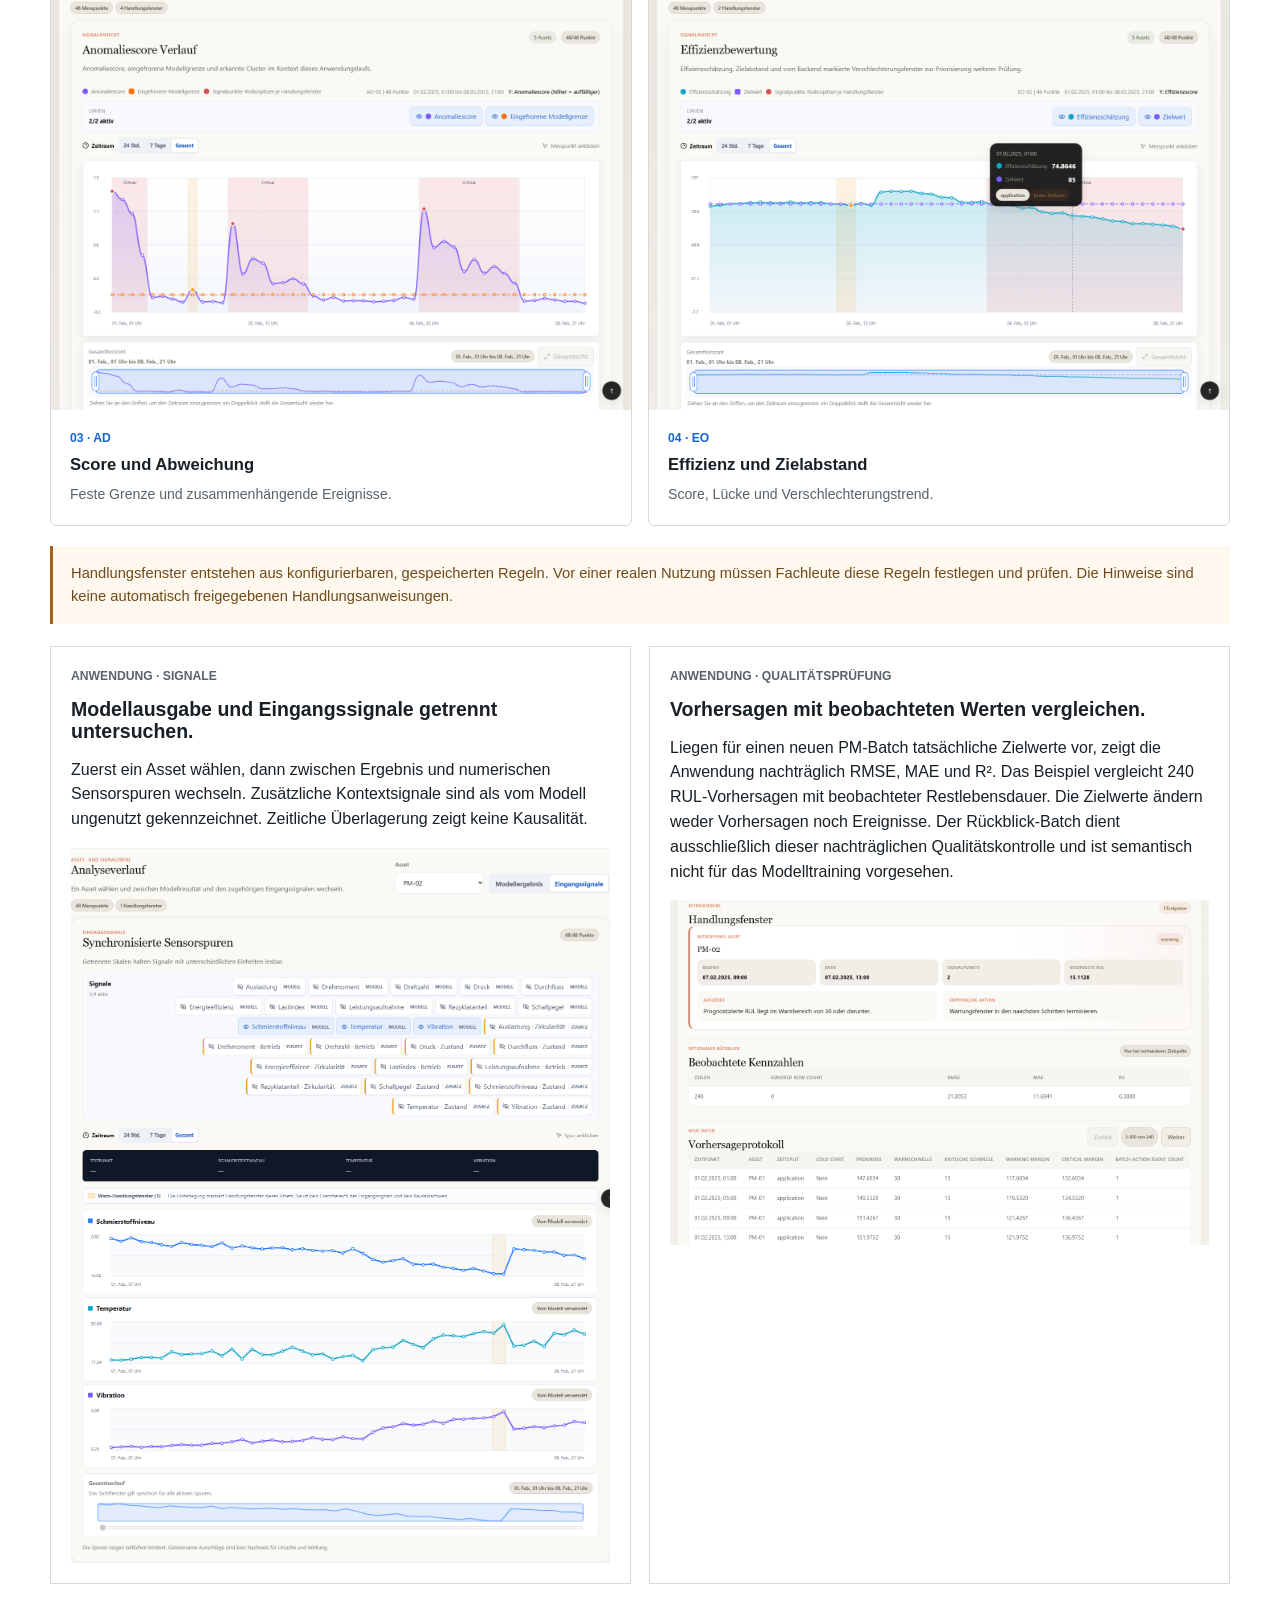
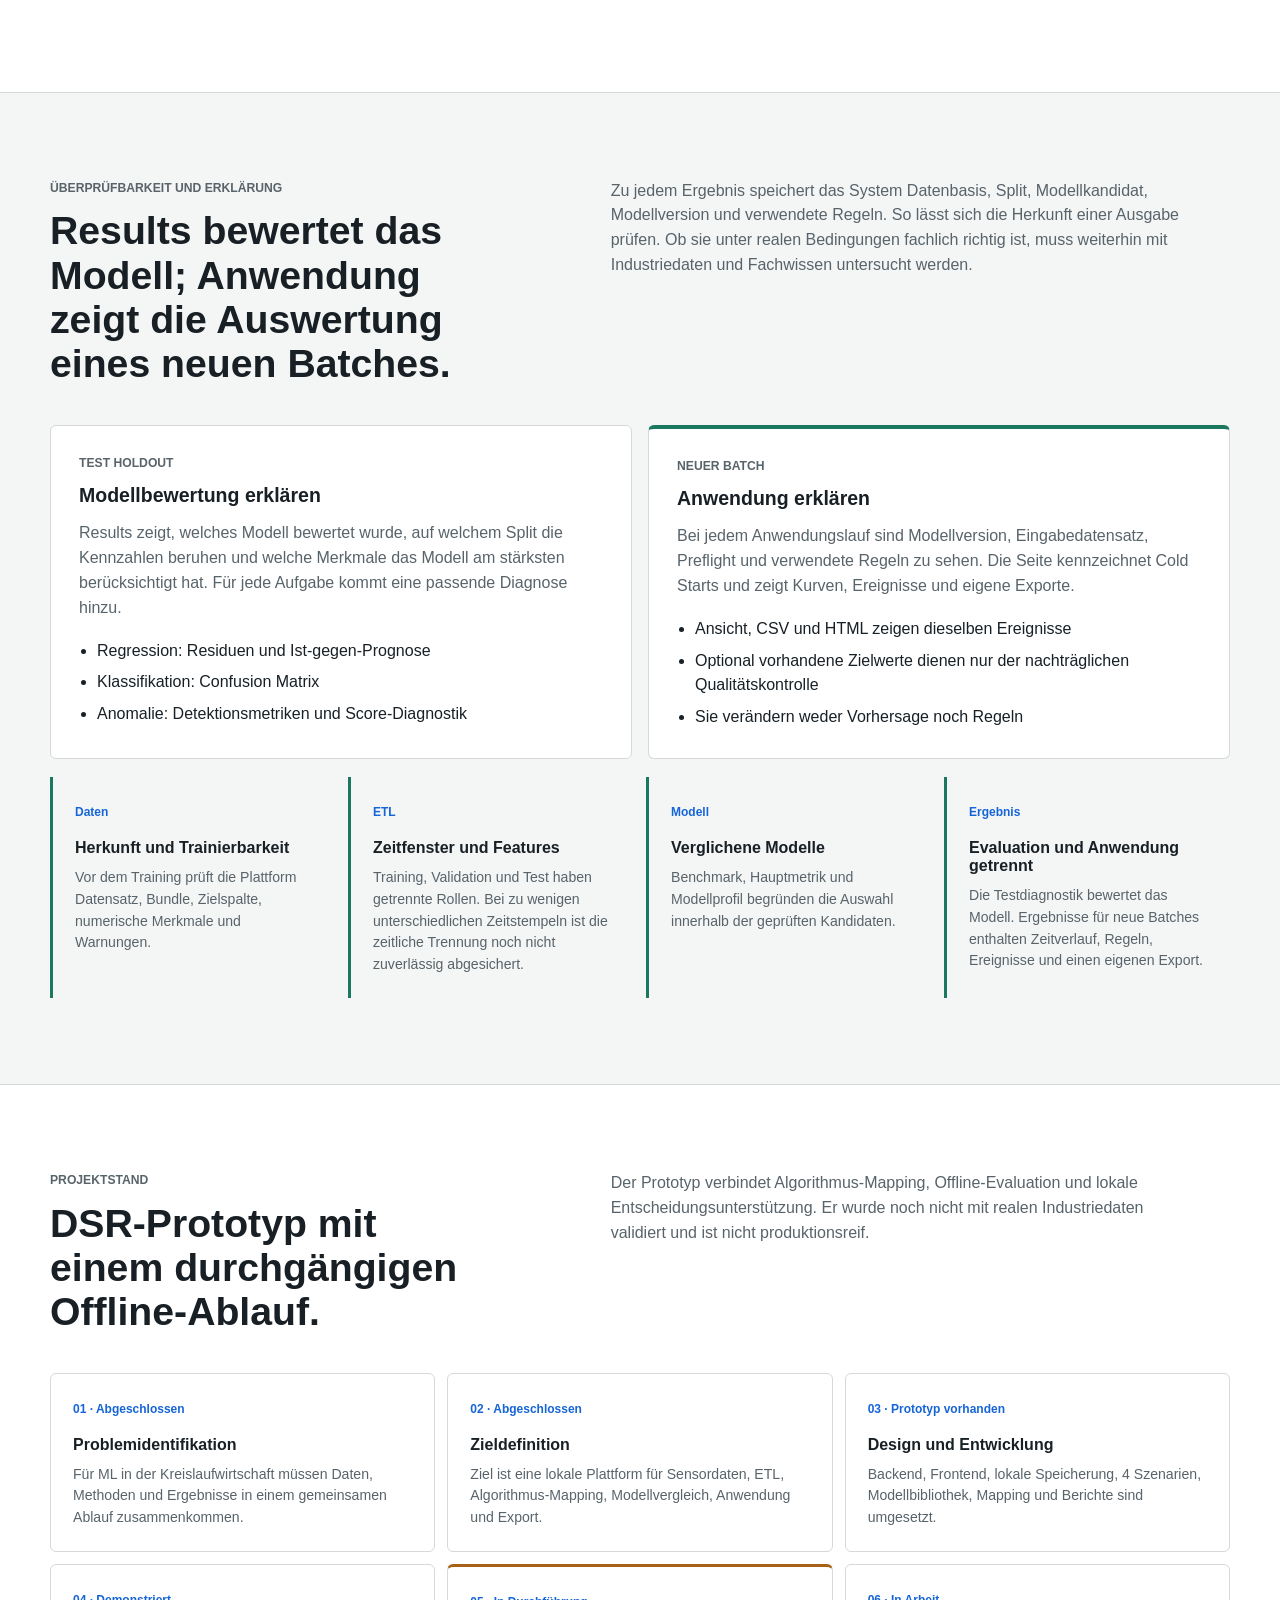
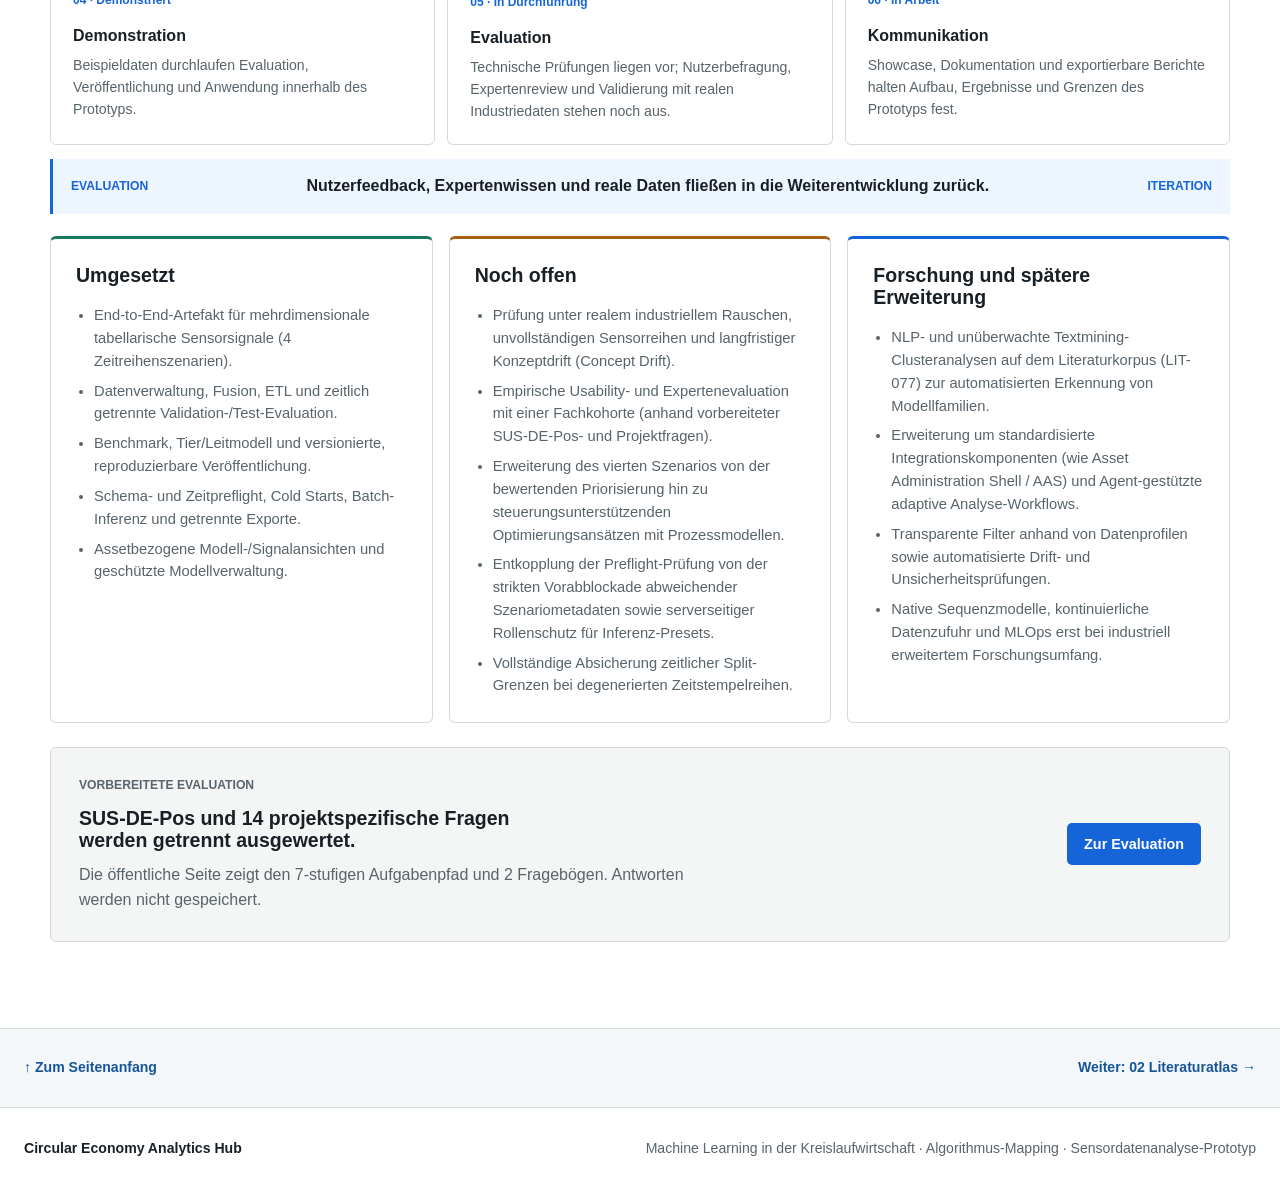
==== commit b21b32c9: "docs(showcase): enrich limitations and Vue/TS architectural rationale" ====
--- a/index.html
+++ b/index.html
@@ -277,9 +277,9 @@
         </div>
         <p class="dsr-loop"><span>Evaluation</span><strong>Nutzerfeedback, Expertenwissen und reale Daten fließen in die Weiterentwicklung zurück.</strong><span>Iteration</span></p>
         <div class="status-grid">
-          <article><h3>Umgesetzt</h3><ul><li>Datenverwaltung, Fusion, ETL und getrennte Validation-/Test-Evaluation.</li><li>4 Szenarien, Benchmark, Tier/Leitmodell und versionierte Veröffentlichung.</li><li>Schema- und Zeitpreflight, Cold Starts, Batch-Inferenz und getrennte Exporte.</li><li>Assetbezogene Modell-/Signalansichten und geschützte Modellverwaltung.</li></ul></article>
-          <article><h3>Noch offen</h3><ul><li>Eine systematische Literaturübersicht mit dokumentierter Suche und Auswahl.</li><li>Prüfung mit echten Folgebatches aus Industriebetrieben und veränderten Datenmustern.</li><li>Getrennte Durchführung von SUS, Projektfragebogen und Expertenreview.</li><li>Fachliche Prüfung der Regeln, Schwellenwerte und operativen Kennzahlen.</li><li>Entkopplung der Preflight-Prüfung von der strikten Vorabblockade abweichender Szenariometadaten sowie serverseitiger Rollenschutz für Inferenz-Presets.</li><li>Vollständige Absicherung zeitlicher Split-Grenzen bei degenerierten Zeitstempelreihen.</li></ul></article>
-          <article><h3>Forschung und spätere Erweiterung</h3><ul><li>Volltextcodierung und explorative semantische Analyse der Literatur; noch kein durchgeführtes Clustering.</li><li>Transparente Filter anhand von Datenprofilen sowie Drift- und Unsicherheitsprüfung.</li><li>Agent-Unterstützung, native Sequenzmodelle, kontinuierliche Datenzufuhr und MLOps erst bei erweitertem Forschungsumfang.</li></ul></article>
+          <article><h3>Umgesetzt</h3><ul><li>End-to-End-Artefakt für mehrdimensionale tabellarische Sensorsignale (4 Zeitreihenszenarien).</li><li>Datenverwaltung, Fusion, ETL und zeitlich getrennte Validation-/Test-Evaluation.</li><li>Benchmark, Tier/Leitmodell und versionierte, reproduzierbare Veröffentlichung.</li><li>Schema- und Zeitpreflight, Cold Starts, Batch-Inferenz und getrennte Exporte.</li><li>Assetbezogene Modell-/Signalansichten und geschützte Modellverwaltung.</li></ul></article>
+          <article><h3>Noch offen</h3><ul><li>Prüfung unter realem industriellem Rauschen, unvollständigen Sensorreihen und langfristiger Konzeptdrift (Concept Drift).</li><li>Empirische Usability- und Expertenevaluation mit einer Fachkohorte (anhand vorbereiteter SUS-DE-Pos- und Projektfragen).</li><li>Erweiterung des vierten Szenarios von der bewertenden Priorisierung hin zu steuerungsunterstützenden Optimierungsansätzen mit Prozessmodellen.</li><li>Entkopplung der Preflight-Prüfung von der strikten Vorabblockade abweichender Szenariometadaten sowie serverseitiger Rollenschutz für Inferenz-Presets.</li><li>Vollständige Absicherung zeitlicher Split-Grenzen bei degenerierten Zeitstempelreihen.</li></ul></article>
+          <article><h3>Forschung und spätere Erweiterung</h3><ul><li>NLP- und unüberwachte Textmining-Clusteranalysen auf dem Literaturkorpus (LIT-077) zur automatisierten Erkennung von Modellfamilien.</li><li>Erweiterung um standardisierte Integrationskomponenten (wie Asset Administration Shell / AAS) und Agent-gestützte adaptive Analyse-Workflows.</li><li>Transparente Filter anhand von Datenprofilen sowie automatisierte Drift- und Unsicherheitsprüfungen.</li><li>Native Sequenzmodelle, kontinuierliche Datenzufuhr und MLOps erst bei industriell erweitertem Forschungsumfang.</li></ul></article>
         </div>
         <div class="evaluation-callout"><div><p class="step-label">Vorbereitete Evaluation</p><h3>SUS-DE-Pos und 14 projektspezifische Fragen werden getrennt ausgewertet.</h3><p>Die öffentliche Seite zeigt den 7-stufigen Aufgabenpfad und 2 Fragebögen. Antworten werden nicht gespeichert.</p></div><a class="primary-action" href="./evaluation.html">Zur Evaluation</a></div>
       </section>
